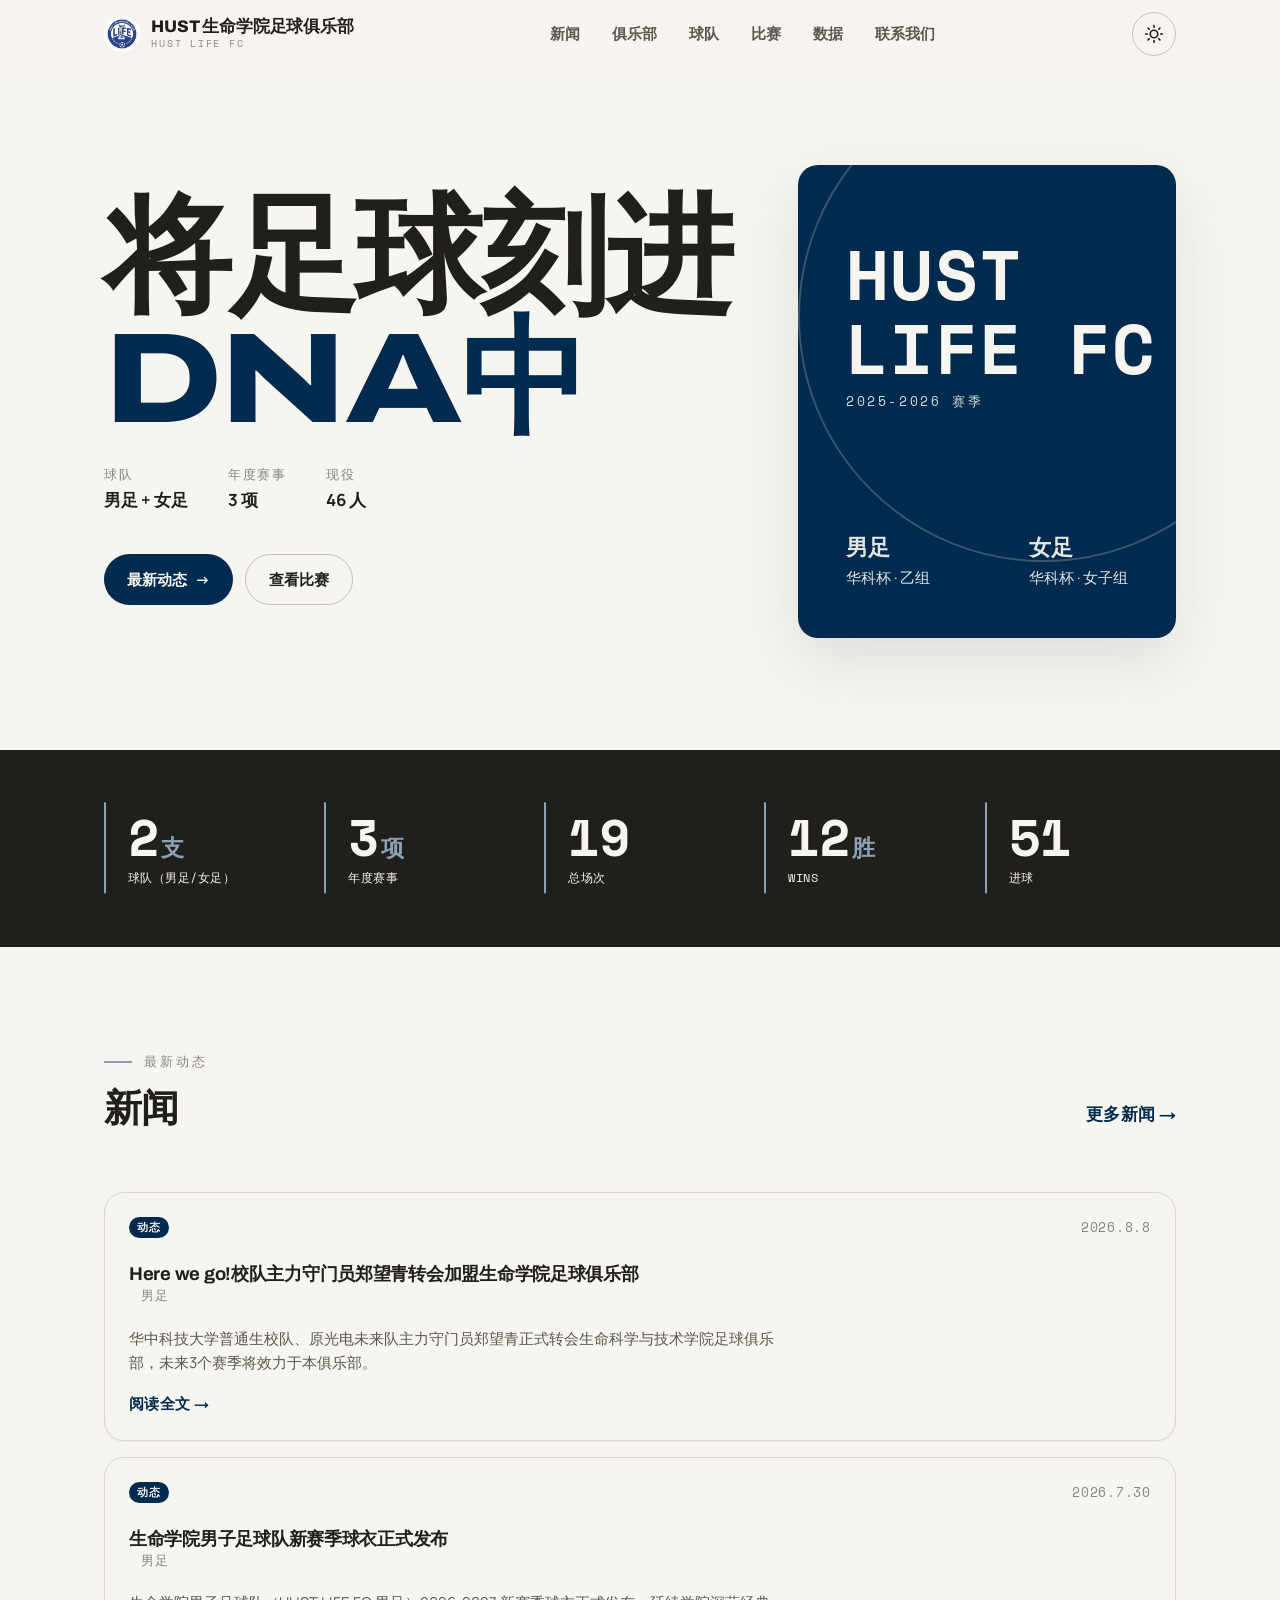
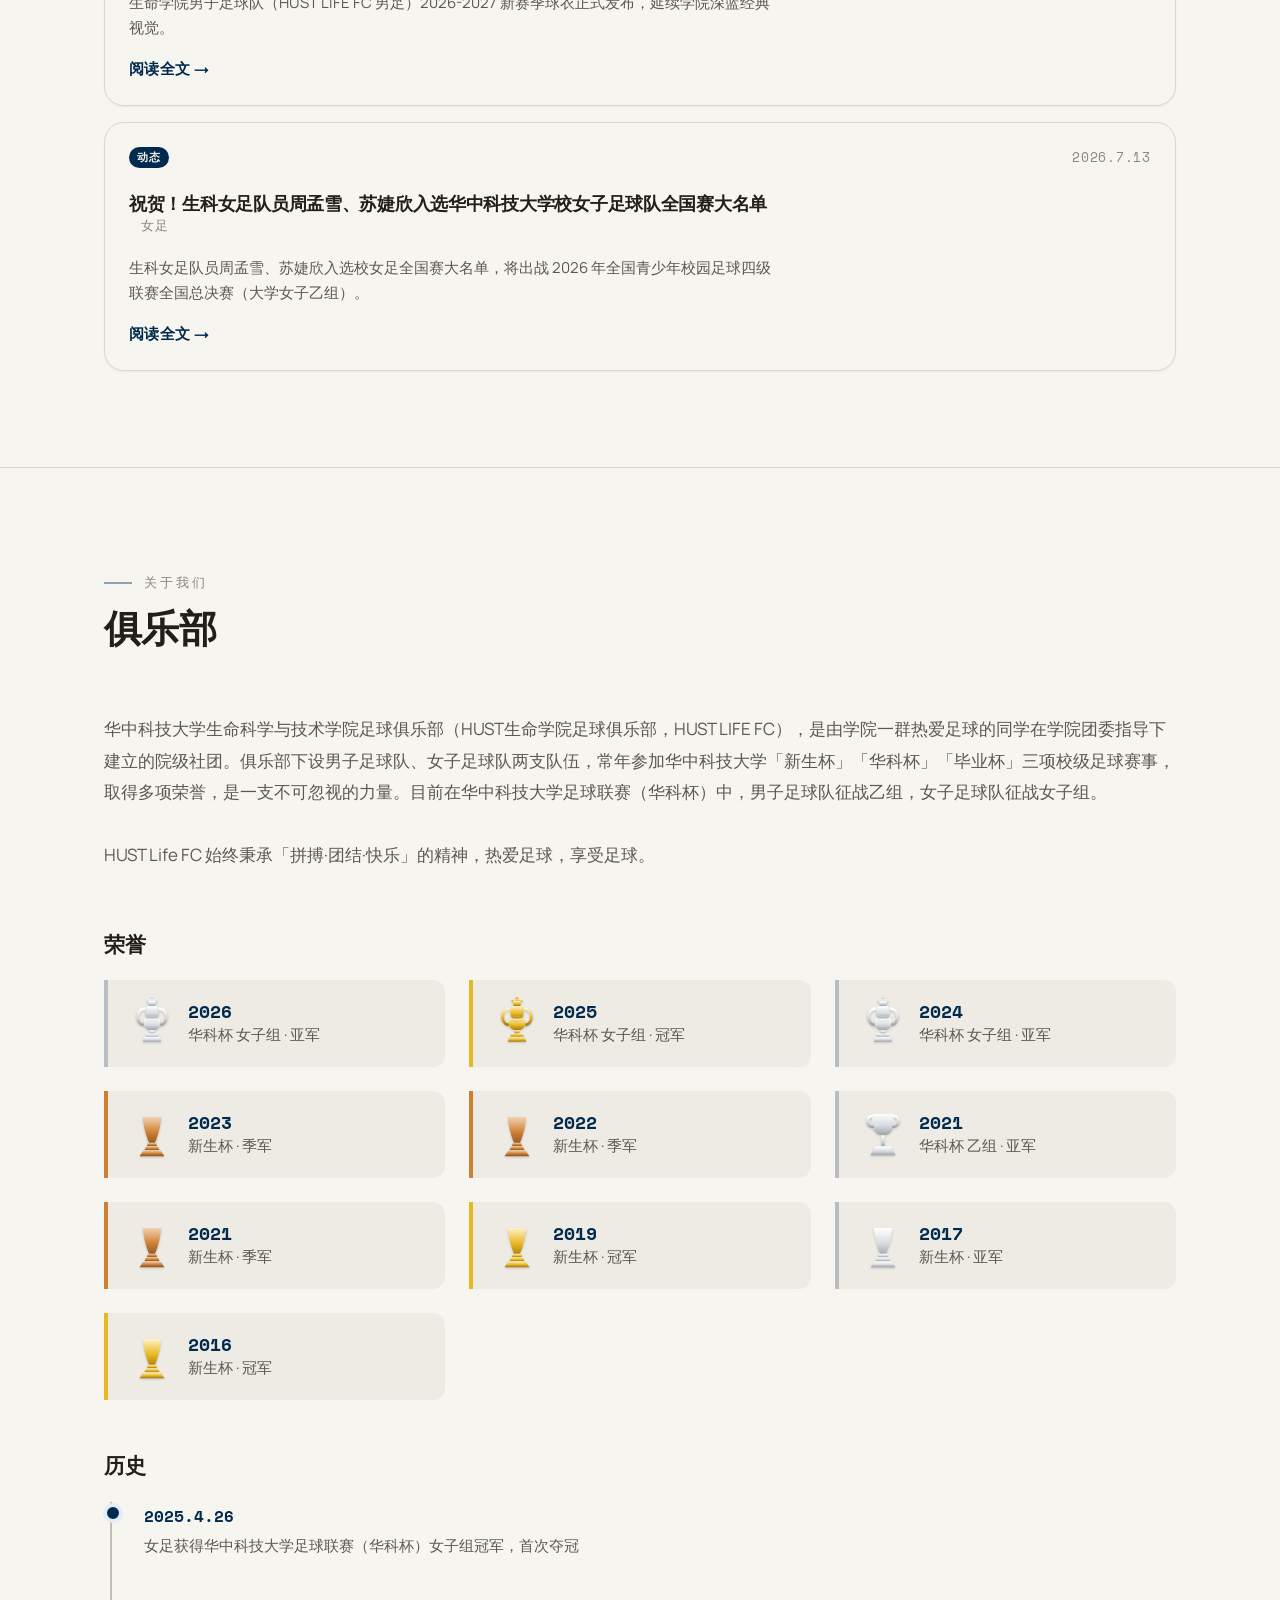
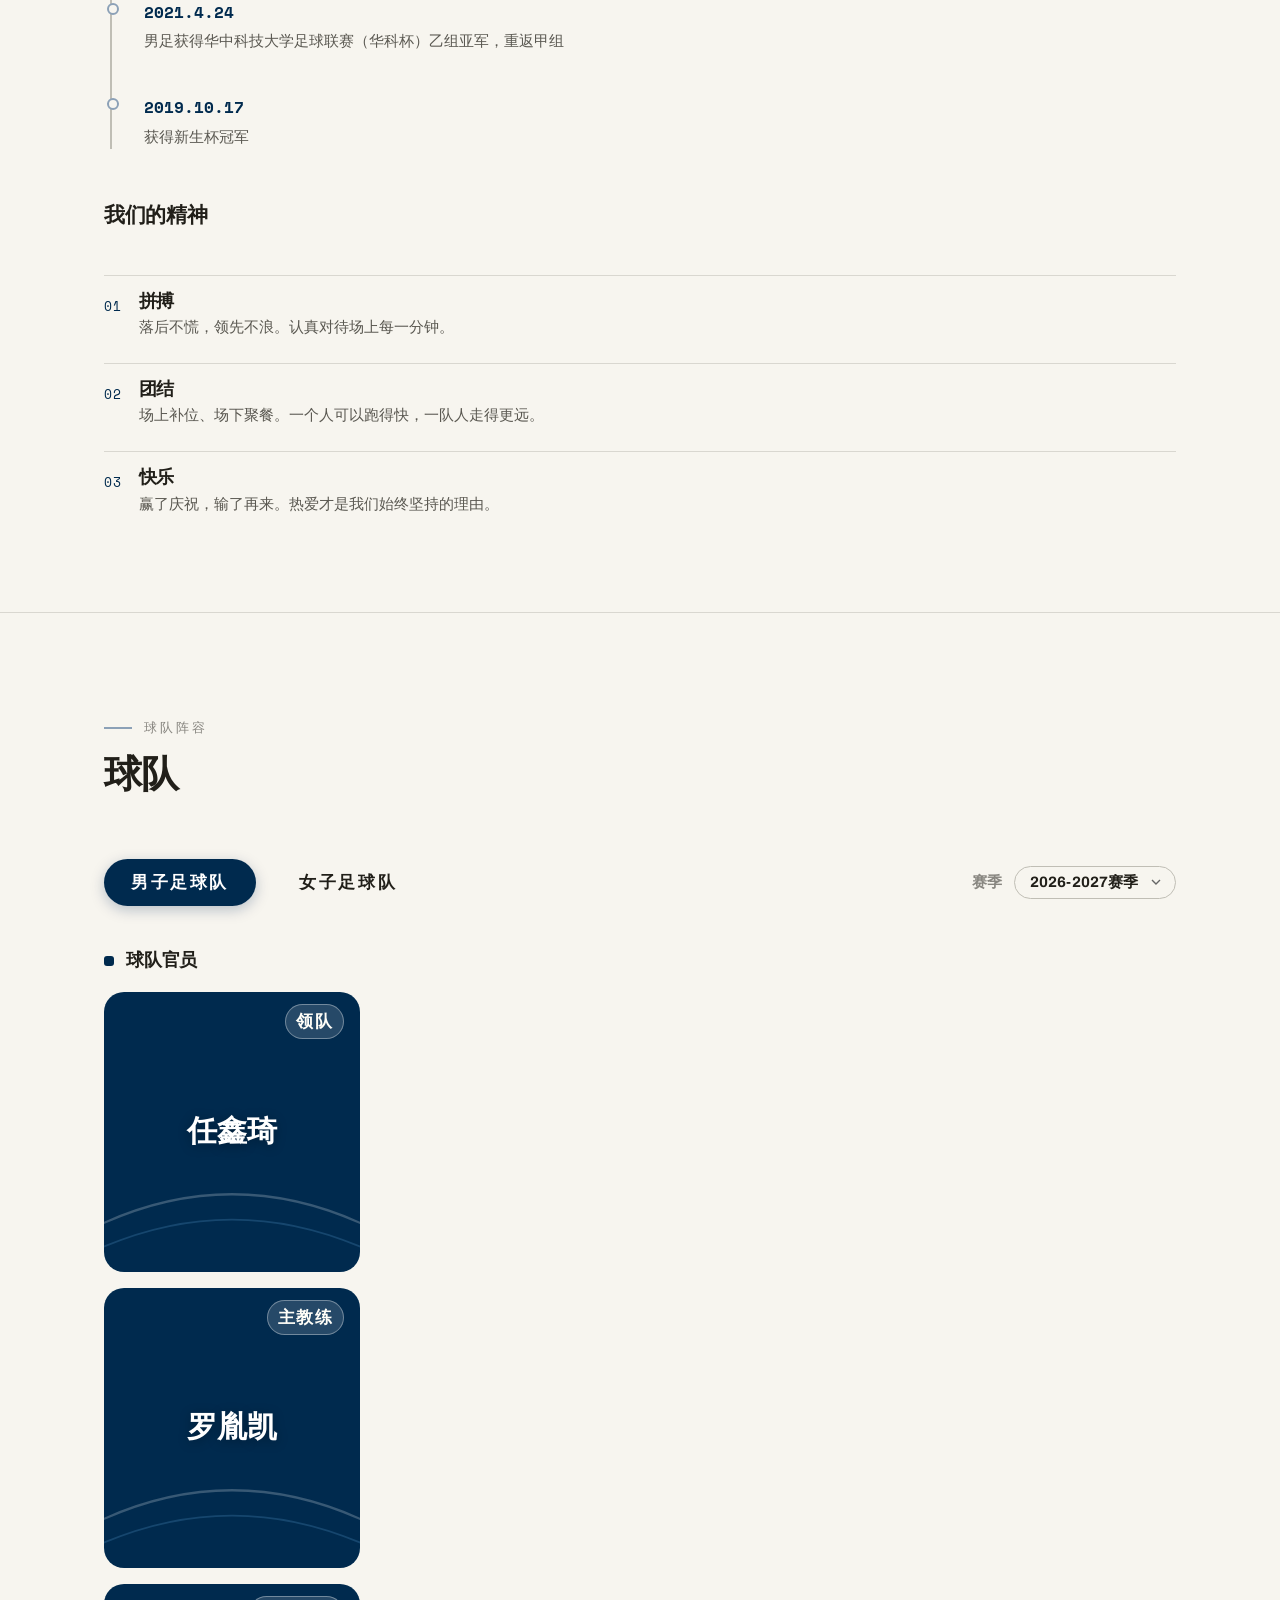
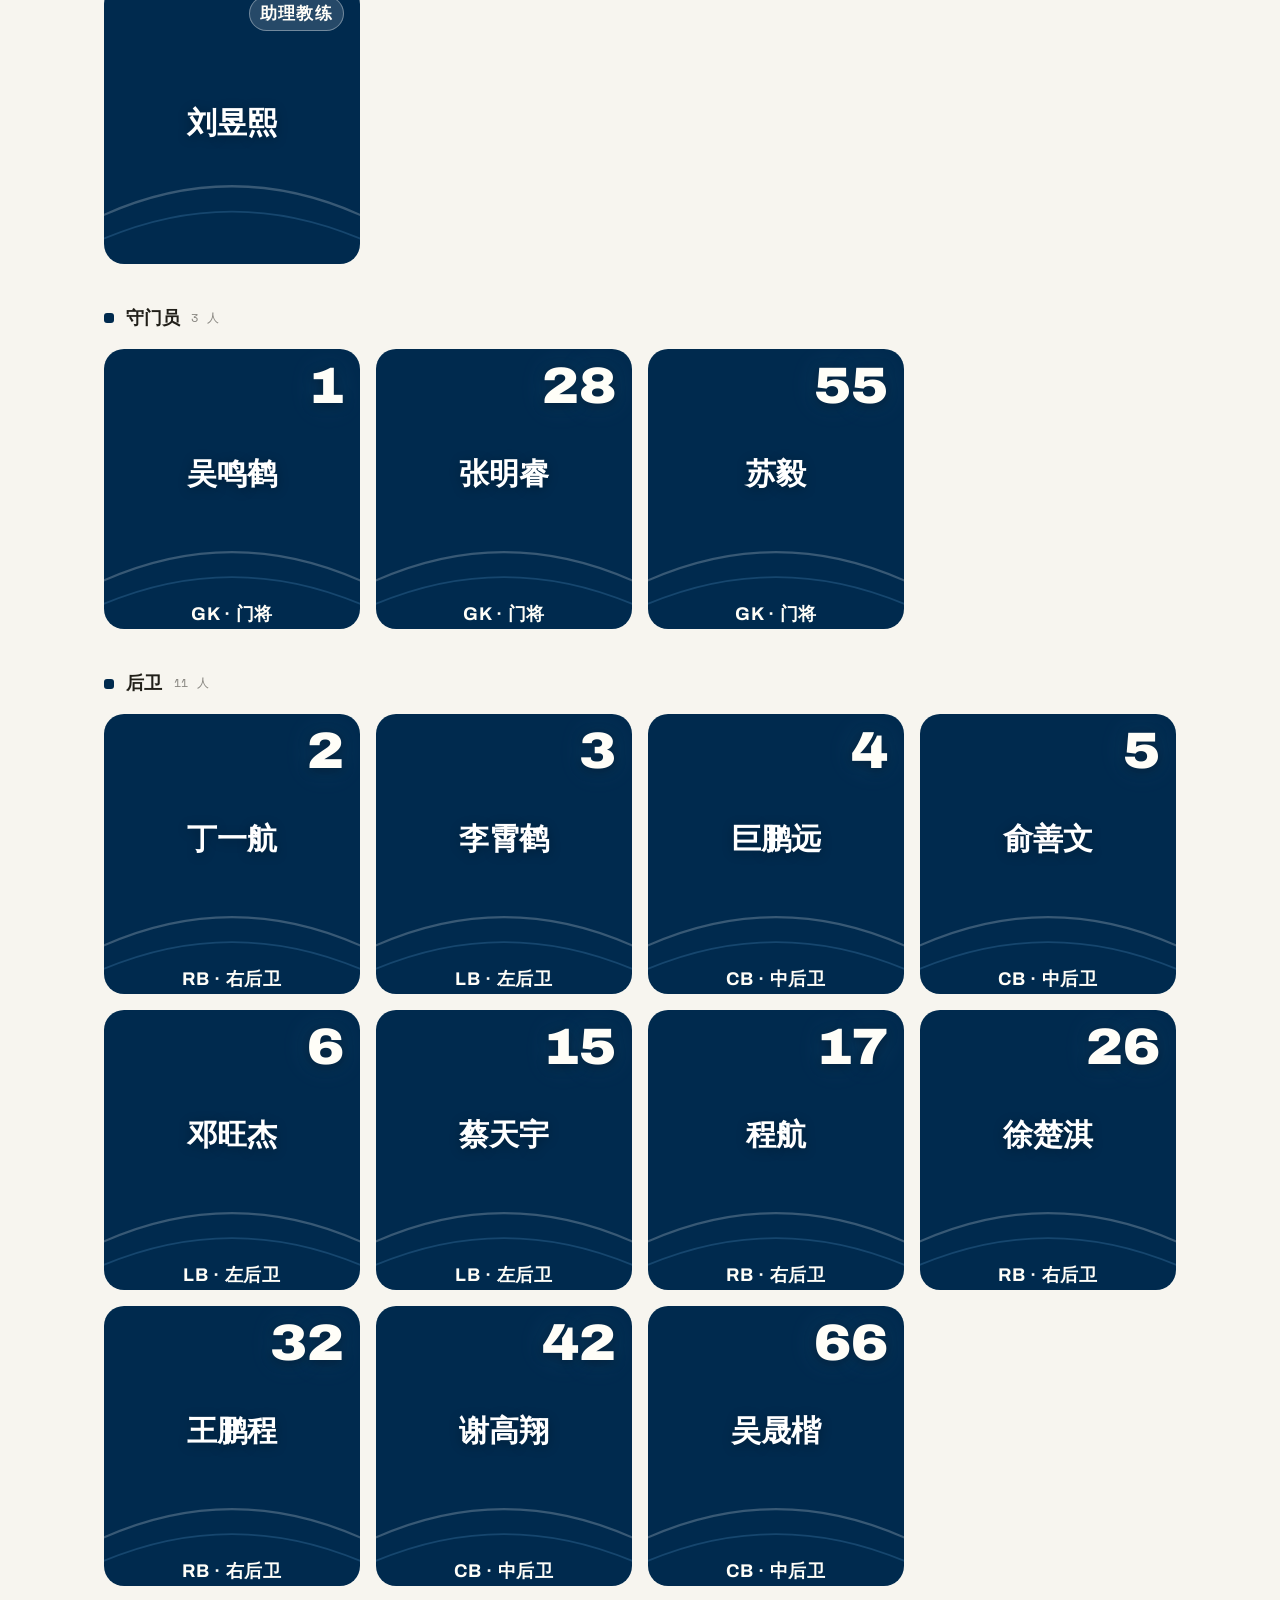
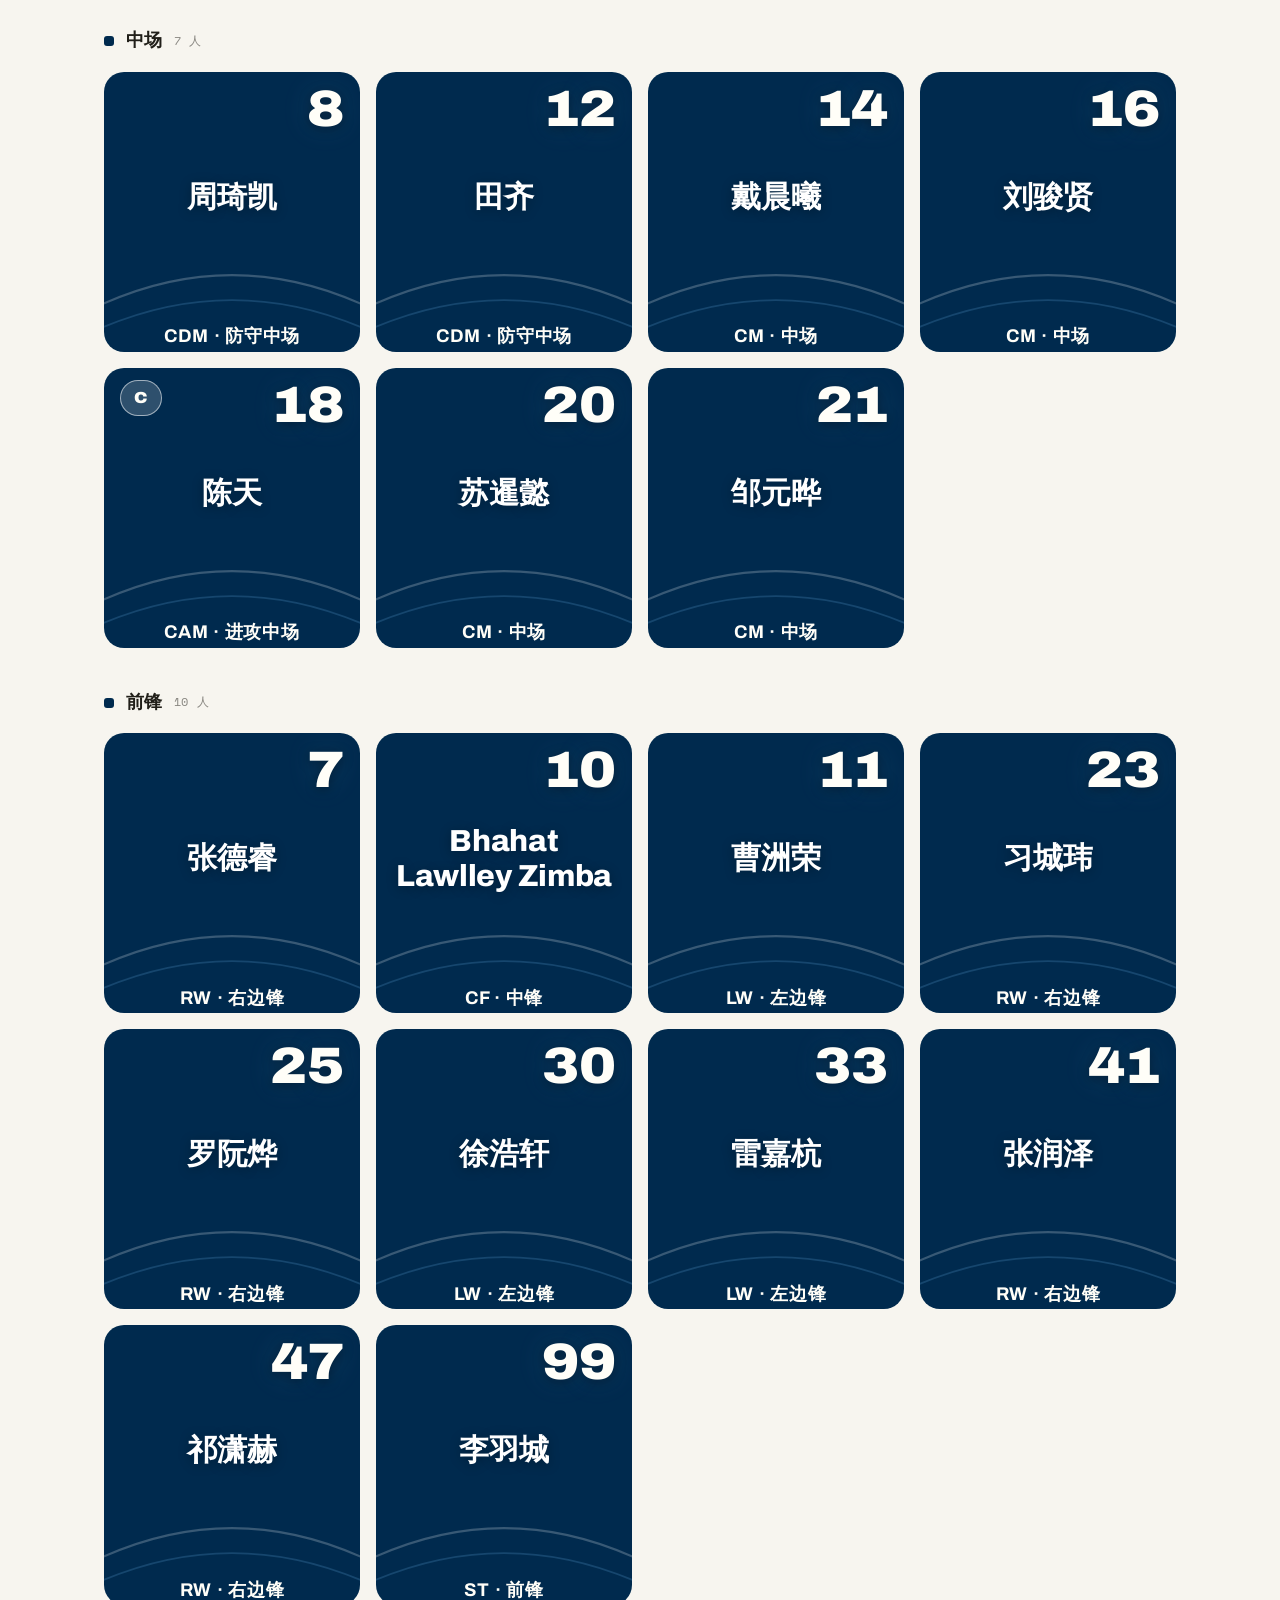
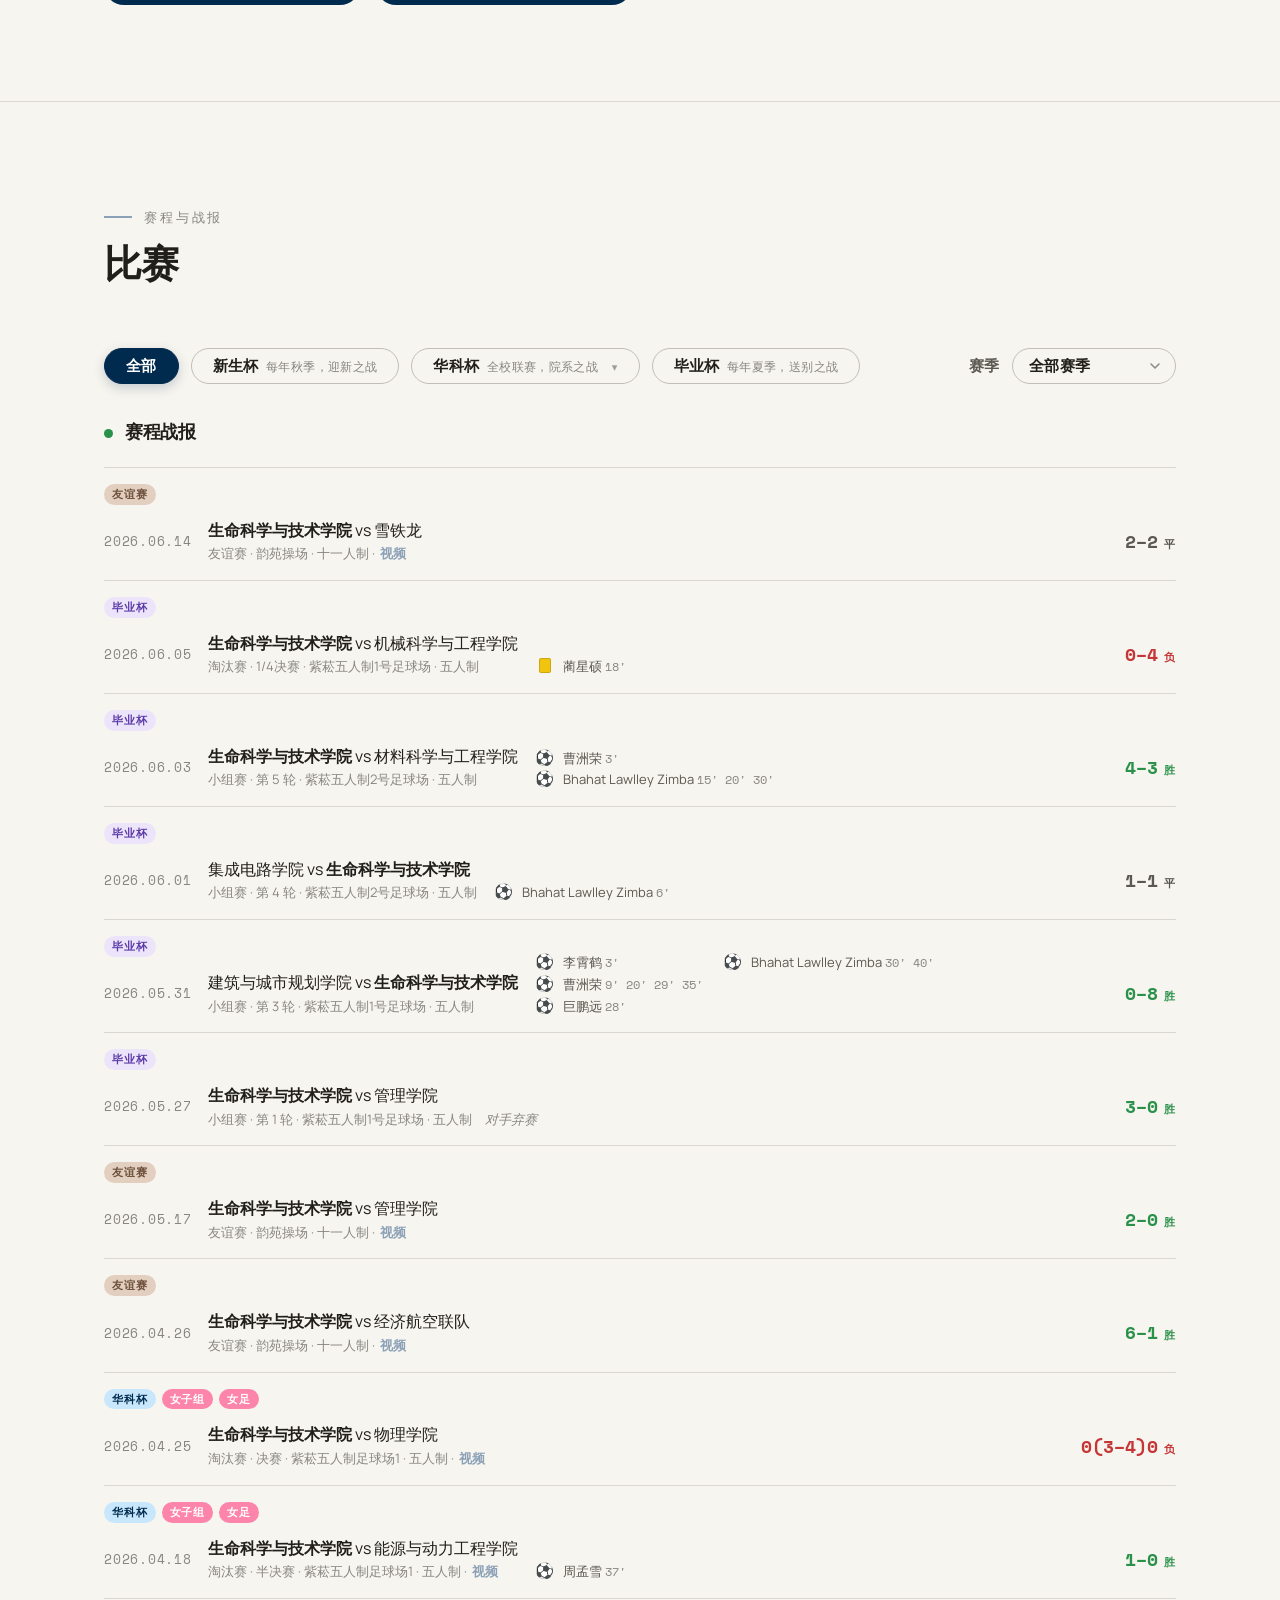
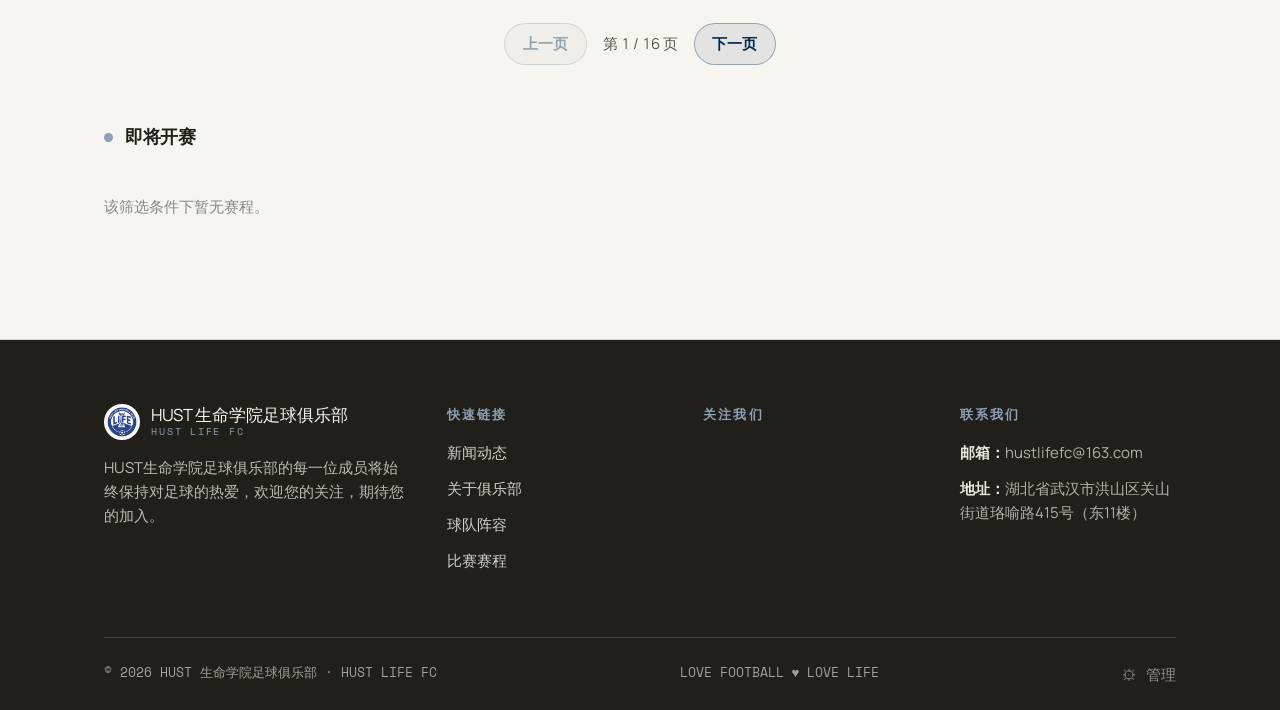
==== index.html @ e45cf526 "Add files via upload" ====
<!DOCTYPE html>
<html lang="zh-CN" data-theme="light">
<head>
  <meta charset="UTF-8" />
  <meta name="viewport" content="width=device-width, initial-scale=1.0" />
  <title>HUST 生命学院足球俱乐部 · HUST LIFE FC</title>
  <meta name="description" content="HUST 生命学院足球俱乐部官方站点 —— 新闻动态、球队阵容、比赛赛程与俱乐部故事。" />

  <!-- 预加载队徽（首屏关键资源） -->
  <link rel="preload" as="image" href="assets/images/logo-transparent.png" />

  <!-- 字体：非阻塞加载，失败不影响渲染 -->
  <link rel="preconnect" href="https://fonts.googleapis.com" />
  <link rel="preconnect" href="https://fonts.gstatic.com" crossorigin />
  <link rel="preload" as="style"
        href="https://fonts.googleapis.com/css2?family=Archivo:wdth,wght@62.5..125,400..900&family=Manrope:wght@300..800&family=Poppins:wght@800&family=Space+Mono:wght@400;700&display=swap"
        onload="this.onload=null;this.rel='stylesheet'" />
  <noscript>
    <link rel="stylesheet" href="https://fonts.googleapis.com/css2?family=Archivo:wdth,wght@62.5..125,400..900&family=Manrope:wght@300..800&family=Poppins:wght@800&family=Space+Mono:wght@400;700&display=swap" />
  </noscript>

  <link rel="stylesheet" href="assets/css/styles.css?v=20260816d" />
</head>
<body>

  <!-- ============ NAV ============ -->
  <header class="nav" id="nav">
    <div class="wrap nav__inner">
      <a class="brand" href="#top" aria-label="HUST Life FC 首页">
        <img class="brand__logo" src="assets/images/logo-transparent.png" alt="HUST Life FC" width="36" height="36" />
        <span class="brand__name"><span id="brandName">HUST 生命学院足球俱乐部</span><small id="brandAbbr">HUST LIFE FC</small></span>
      </a>

      <nav class="nav__links" aria-label="主导航">
        <a href="#news">新闻</a>
        <a href="#club">俱乐部</a>
        <a href="#team">球队</a>
        <a href="#matches">比赛</a>
        <a href="data.html">数据</a>
        <a href="#contact">联系我们</a>
      </nav>

      <div style="display:flex; align-items:center; gap:0.75rem;">
        <button class="theme-toggle" id="themeToggle" aria-label="切换深色 / 浅色模式" aria-pressed="false">
          <svg class="icon-sun" viewBox="0 0 24 24" fill="none" stroke="currentColor" stroke-width="2" stroke-linecap="round">
            <circle cx="12" cy="12" r="4.5"/><path d="M12 2v2M12 20v2M2 12h2M20 12h2M4.9 4.9l1.4 1.4M17.7 17.7l1.4 1.4M4.9 19.1l1.4-1.4M17.7 6.3l1.4-1.4"/>
          </svg>
          <svg class="icon-moon" viewBox="0 0 24 24" fill="currentColor" aria-hidden="true">
            <path d="M21 12.8A9 9 0 1 1 11.2 3a7 7 0 0 0 9.8 9.8z"/>
          </svg>
        </button>

        <!-- 移动端汉堡菜单 -->
        <button class="nav__burger" id="navBurger" aria-label="打开导航菜单" aria-expanded="false">
          <span></span><span></span><span></span>
        </button>
      </div>
    </div>

    <!-- 移动端下拉菜单 -->
    <div class="nav__dropdown" id="navDropdown" hidden>
      <a href="#news">新闻</a>
      <a href="#club">俱乐部</a>
      <a href="#team">球队</a>
      <a href="#matches">比赛</a>
      <a href="data.html">数据</a>
      <a href="#contact">联系我们</a>
    </div>
  </header>

  <main id="top">

    <!-- ============ HERO ============ -->
    <section class="hero">
      <div class="wrap hero__grid">
        <div class="hero__copy" id="heroCopy"><!-- 由 app.js 渲染 --></div>
        <aside class="hero__visual" id="heroVisual" aria-label="赛季卡片"><!-- 由 app.js 渲染 --></aside>
      </div>
    </section>

    <!-- ============ STATS BAR ============ -->
    <section class="stats" aria-label="球队数据">
      <div class="wrap">
        <div class="stats__grid" id="statsGrid"><!-- 由 app.js 渲染 --></div>
      </div>
    </section>

    <!-- ============ NEWS（新闻） ============ -->
    <section class="section" id="news">
      <div class="wrap">
        <div class="section-head">
          <div>
            <p class="eyebrow reveal">最新动态</p>
            <h2 class="reveal">新闻</h2>
          </div>
          <a class="news__more" id="newsMoreLink" href="#news-all" role="button">更多新闻 →</a>
      </div>
        <div class="news__list" id="newsList"><!-- 由 app.js 渲染 --></div>
      </div>
    </section>

    <hr class="divider" />

    <!-- ============ CLUB（俱乐部） ============ -->
    <section class="section" id="club">
      <div class="wrap">
        <!-- 俱乐部简介 -->
        <div class="section-head">
          <div>
            <p class="eyebrow reveal">关于我们</p>
            <h2 class="reveal">俱乐部</h2>
          </div>
        </div>
        <div class="club__intro reveal" id="clubIntro" style="margin-bottom:4rem;"><!-- 由 app.js 渲染 --></div>

        <!-- 荣誉 -->
        <div class="honors reveal" id="honorsWall" style="margin-top:3.5rem;">
          <h3 style="margin-bottom:1.5rem;">荣誉</h3>
          <div class="honors__grid" id="honorsGrid"><!-- 由 app.js 渲染 --></div>
        </div>

        <!-- 历史时间线 -->
        <div class="timeline reveal" id="timelineWrap" style="margin-top:3.5rem;">
          <h3 style="margin-bottom:1.5rem;">历史</h3>
          <div class="timeline__list" id="timelineList"><!-- 由 app.js 渲染 --></div>
        </div>

        <!-- 价值观 -->
        <div class="values reveal" style="margin-top:3.5rem;" id="clubValues"><!-- 由 app.js 渲染 --></div>
      </div>
    </section>

    <hr class="divider" />

    <!-- ============ TEAM（球队） ============ -->
    <section class="section" id="team">
      <div class="wrap">
        <div class="section-head">
          <div>
            <p class="eyebrow reveal">球队阵容</p>
            <h2 class="reveal">球队</h2>
          </div>
        </div>

        <!-- 阵容：男足 / 女足 切换 -->
        <div class="squad__controls reveal">
          <div class="squad__tabs" id="squadTabs"></div>
          <div class="squad__season-wrap">
            <select class="squad__season" id="squadSeason"></select>
          </div>
        </div>

        <div class="squad__grid" id="squadGrid"></div>
      </div>
    </section>

    <hr class="divider" />

    <!-- ============ MATCHES（比赛） ============ -->
    <section class="section" id="matches">
      <div class="wrap">
        <div class="section-head">
          <div>
            <p class="eyebrow reveal">赛程与战报</p>
            <h2 class="reveal">比赛</h2>
          </div>
        </div>

        <div class="match__filters reveal">
          <div class="comps" id="compsStrip"><!-- 由 app.js 渲染：全部 / 新生杯 / 华科杯 / 毕业杯 --></div>
          <div class="match__year-wrap">
            <label for="matchYear">赛季</label>
            <select id="matchYear" class="match__year"><!-- 由 app.js 渲染 --></select>
          </div>
        </div>

        <div class="fix__cols">
          <div class="fix__col reveal">
            <h3><span class="dot dot--win"></span>赛程战报</h3>
            <div id="fixRecent"><!-- 由 app.js 渲染 --></div>
            <div class="match__pager-wrap" id="fixRecentPager"></div>
          </div>
          <div class="fix__col reveal">
            <h3><span class="dot dot--up"></span>即将开赛</h3>
            <div id="fixUpcoming"><!-- 由 app.js 渲染 --></div>
          </div>
        </div>
      </div>
    </section>

    <hr class="divider" />

  </main>

  <!-- ============ FOOTER / CONTACT ============ -->
  <footer class="footer" id="contact">
    <div class="wrap">
      <div class="footer__top">
        <div>
          <div class="footer__brand">
            <img class="brand__logo" src="assets/images/logo-transparent.png" alt="" width="32" height="32" />
            <span class="brand__name" style="color:var(--paper);"><span id="footerBrandName">HUST 生命学院足球俱乐部</span><small id="footerBrandAbbr" style="color:var(--signal);">HUST LIFE FC</small></span>
          </div>
          <p id="footerIntro">DNA 之上，足球之中。欢迎来学院运动场看我们踢球，也欢迎加入 HUST Life FC。</p>
        </div>
        <div>
          <h4>快速链接</h4>
          <div class="footer__links" id="footerLinks"><!-- 由 app.js 渲染 --></div>
        </div>
        <div>
          <h4>关注我们</h4>
        </div>
        <div>
          <h4>联系我们</h4>
          <div id="footerContactWrap" class="footer__contact">
            <!-- 由 app.js 渲染邮箱/地址 -->
          </div>
        </div>
      </div>
      <div class="footer__bottom">
        <span id="footerCopyright">© 2026 HUST 生命学院足球俱乐部 · HUST LIFE FC</span>
        <span>LOVE FOOTBALL ♥ LOVE LIFE</span>
        <a href="admin.html" class="admin-link">⚙ 管理</a>
      </div>
    </div>
  </footer>

  <button class="to-top" id="toTop" type="button" title="回到顶部" aria-label="回到顶部">
    <svg viewBox="0 0 24 24" width="20" height="20" aria-hidden="true">
      <path d="M12 5l-7 7h4v7h6v-7h4z" fill="currentColor" />
    </svg>
  </button>

  <!-- 新闻详情覆盖层 -->
  <div class="news-detail" id="newsDetail" aria-hidden="true"></div>

  <!-- 全部新闻列表（点击首页「更多新闻」进入） -->
  <div class="news-all" id="newsAll" aria-hidden="true">
    <div class="news-all__panel">
      <div class="news-all__bar">
        <div class="news-all__bar-left">
          <button class="news-all__close" type="button">← 返回</button>
          <span class="news-all__title">全部新闻</span>
        </div>
        <div class="news-all__bar-right">
          <input id="newsAllSearch" class="news-all__search" type="search" placeholder="搜索新闻…" aria-label="搜索新闻" />
        </div>
      </div>
      <div class="news__list" id="newsAllList"><!-- 由 app.js 渲染 --></div>
      <p class="news-all__empty" id="newsAllEmpty" hidden>未找到匹配的新闻</p>
    </div>
  </div>

  <script src="assets/js/app.js?v=20260816a"></script>
</body>
</html>
---- assets/css/styles.css ----
/* =============================================================
   HUST Life FC 网站 · 设计系统
   Direction: "深蓝院系" — Navy Academy
   Palette: warm paper + ink,
            deep navy blue (club crest) as brand color,
            cool silver-blue as accent.
   Type: Archivo (display) · Manrope (body) · Space Mono (data)
   ============================================================= */

/* ---------- Design Tokens ---------- */
:root {
  /* Color · primitives (tinted neutrals, never pure gray/black) */
  --paper:        oklch(97% 0.008 95);   /* warm off-white */
  --paper-2:      oklch(94% 0.010 95);   /* subtle surface */
  --ink:          oklch(24% 0.012 95);   /* warm near-black */
  --ink-soft:     oklch(46% 0.012 95);   /* secondary text */
  --ink-faint:    oklch(62% 0.010 95);   /* tertiary / meta */

  /* Color · brand — deep navy blue (matching HUST Life FC crest) */
  --club:         oklch(28% 0.08 250);   /* primary: crest navy */
  --club-deep:    oklch(20% 0.07 250);   /* darker for hover/active */
  --club-tint:    oklch(94% 0.02 250);   /* very light blue bg */

  /* Backward-compatible aliases (used throughout components) */
  --pitch:        var(--club);
  --pitch-deep:   var(--club-deep);
  --pitch-tint:   var(--club-tint);

  /* Accent — cool silver-blue instead of amber */
  --signal:       oklch(70% 0.04 250);   /* light silver-blue accent */
  --signal-deep:  oklch(50% 0.06 250);
  --award:        oklch(54% 0.12 70);    /* gold — 赛事成绩高亮 */

  /* Color · semantic */
  --win:          oklch(58% 0.14 150);   /* green-ish win */
  --draw:         oklch(68% 0.02 95);    /* neutral draw */
  --loss:         oklch(55% 0.18 25);    /* warm red loss */

  /* Lines & elevation */
  --line:         oklch(88% 0.010 95);
  --line-strong:  oklch(80% 0.012 95);
  --shadow-sm:    0 1px 2px oklch(24% 0.012 95 / 0.06);
  --shadow-md:    0 8px 24px oklch(24% 0.012 95 / 0.08);
  --shadow-lg:    0 24px 60px oklch(24% 0.012 95 / 0.10);

  /* Typography — with Chinese fallback */
  --font-display: "Archivo", "Noto Sans SC", "Microsoft YaHei", system-ui, sans-serif;
  --font-body:    "Manrope", "Noto Sans SC", "PingFang SC", "Microsoft YaHei", system-ui, sans-serif;
  --font-mono:    "Space Mono", ui-monospace, monospace;

  --fs-display: clamp(3.2rem, 11vw, 8rem);
  --fs-h1:      clamp(2.2rem, 5.5vw, 3.6rem);
  --fs-h2:      clamp(1.7rem, 3.6vw, 2.4rem);
  --fs-h3:      1.3rem;
  --fs-lead:    clamp(1.1rem, 2vw, 1.35rem);
  --fs-body:    1.0625rem;   /* 17px — comfortable reading */
  --fs-sm:      0.9375rem;
  --fs-xs:      0.8125rem;

  /* Spacing · 4pt base */
  --space-xs:  0.5rem;    /* 8 */
  --space-sm:  0.75rem;   /* 12 */
  --space-md:  1rem;      /* 16 */
  --space-lg:  1.5rem;    /* 24 */
  --space-xl:  2.5rem;    /* 40 */
  --space-2xl: 4rem;      /* 64 */
  --space-3xl: 6rem;      /* 96 */

  /* Radii */
  --r-sm:  6px;
  --r-md:  12px;
  --r-lg:  20px;
  --r-pill: 999px;

  /* Motion */
  --ease:    cubic-bezier(0.16, 1, 0.3, 1);
  --ease-io: cubic-bezier(0.65, 0, 0.35, 1);
  --dur:    0.55s;

  /* Layout */
  --maxw: 1200px;
  --gutter: clamp(1.25rem, 5vw, 4rem);
}

/* Dark mode — lighter surfaces, brighter navy, white ink */
:root[data-theme="dark"] {
  --paper:     oklch(17% 0.015 250);
  --paper-2:   oklch(22% 0.018 250);
  --ink:       oklch(95% 0.004 95);
  --ink-soft:  oklch(74% 0.010 95);
  --ink-faint: oklch(58% 0.010 95);

  --club:      oklch(55% 0.08 195);     /* 暖青色，暗底舒适不刺眼 */
  --club-deep: oklch(45% 0.065 195);
  --club-tint: oklch(22% 0.025 195);

  /* aliases update automatically via var() */
  --signal:    oklch(68% 0.05 195);       /* 暖青强调色 */
  --signal-deep: oklch(56% 0.06 195);
  --award:     oklch(76% 0.12 80);       /* gold — 赛事成绩高亮 */

  --win:   oklch(65% 0.13 150);
  --draw:  oklch(62% 0.018 95);
  --loss:  oklch(60% 0.17 25);

  --line:        oklch(32% 0.012 95);
  --line-strong: oklch(42% 0.012 95);
  --shadow-sm: 0 1px 2px oklch(0% 0 0 / 0.4);
  --shadow-md: 0 8px 24px oklch(0% 0 0 / 0.45);
  --shadow-lg: 0 24px 60px oklch(0% 0 0 / 0.55);
}

/* ---------- Reset & base ---------- */
*, *::before, *::after { box-sizing: border-box; }
* { margin: 0; }

html { scroll-behavior: smooth; -webkit-text-size-adjust: 100%; }

body {
  font-family: var(--font-body);
  font-size: var(--fs-body);
  line-height: 1.6;
  color: var(--ink);
  background: var(--paper);
  -webkit-font-smoothing: antialiased;
  text-rendering: optimizeLegibility;
  transition: background var(--dur) var(--ease), color var(--dur) var(--ease);
}

img, svg { display: block; max-width: 100%; }
a { color: inherit; text-decoration: none; }
button { font: inherit; color: inherit; cursor: pointer; background: none; border: none; }
ul { list-style: none; padding: 0; }

:focus-visible {
  outline: 2px solid var(--pitch);
  outline-offset: 3px;
  border-radius: 2px;
}

::selection { background: var(--signal); color: var(--ink); }

/* ---------- Typography helpers ---------- */
.display {
  font-family: var(--font-display);
  font-weight: 800;
  font-stretch: 125%;
  line-height: 0.95;
  letter-spacing: -0.02em;
  font-size: var(--fs-display);
}
h1, h2, h3 { font-family: var(--font-display); font-weight: 800; line-height: 1.05; letter-spacing: -0.015em; }
h2 { font-size: var(--fs-h2); }
h3 { font-size: var(--fs-h3); font-weight: 700; }

.eyebrow {
  font-family: var(--font-mono);
  font-size: var(--fs-xs);
  letter-spacing: 0.22em;
  text-transform: uppercase;
  color: var(--ink-faint);
  display: inline-flex;
  align-items: center;
  gap: var(--space-sm);
}
.eyebrow::before {
  content: "";
  width: 28px; height: 2px;
  background: var(--signal);
  display: inline-block;
}
.lead { font-size: var(--fs-lead); color: var(--ink-soft); line-height: 1.55; max-width: 48ch; }
.mono { font-family: var(--font-mono); font-variant-numeric: tabular-nums; }

/* ---------- Layout primitives ---------- */
.wrap { max-width: var(--maxw); margin-inline: auto; padding-inline: var(--gutter); }
.section { padding-block: clamp(3.5rem, 9vw, var(--space-3xl)); }
.section--tight { padding-block: clamp(1.5rem, 3.5vw, var(--space-xl)); }

.divider { height: 1px; background: var(--line); border: 0; }

/* ---------- Buttons ---------- */
.btn {
  display: inline-flex;
  align-items: center;
  gap: 0.55em;
  padding: 0.85em 1.5em;
  border-radius: var(--r-pill);
  font-weight: 700;
  font-size: var(--fs-sm);
  letter-spacing: 0.01em;
  transition: transform var(--dur) var(--ease), background var(--dur) var(--ease), color var(--dur) var(--ease);
  min-height: 44px;
}
.btn--primary { background: var(--pitch); color: var(--paper); }
.btn--primary:hover { background: var(--pitch-deep); transform: translateY(-2px); }
.btn--ghost { border: 1.5px solid var(--line-strong); color: var(--ink); }
.btn--ghost:hover { border-color: var(--ink); transform: translateY(-2px); }
.btn .arrow { transition: transform var(--dur) var(--ease); }
.btn:hover .arrow { transform: translateX(4px); }

/* =============================================================
   NAV
   ============================================================= */
.nav {
  position: sticky; top: 0; z-index: 50;
  background: color-mix(in oklch, var(--paper) 82%, transparent);
  backdrop-filter: saturate(150%) blur(12px);
  border-bottom: 1px solid transparent;
  transition: border-color var(--dur) var(--ease), background var(--dur) var(--ease);
}
.nav.is-scrolled { border-color: var(--line); }
.nav__inner { display: flex; align-items: center; justify-content: space-between; height: 68px; gap: var(--space-lg); }
.brand { display: inline-flex; align-items: center; gap: 0.7rem; font-family: var(--font-display); font-weight: 800; letter-spacing: -0.01em; }
.brand__mark { width: 34px; height: 38px; color: var(--pitch); flex: none; }
.brand__logo { width: 36px; height: 36px; object-fit: contain; border-radius: 50%; flex: none; }
.brand__name { font-size: 1.05rem; line-height: 1; }
.brand__name small { display: block; font-family: var(--font-mono); font-weight: 400; font-size: 0.62rem; letter-spacing: 0.18em; color: var(--ink-faint); margin-top: 3px; }

.nav__links { display: flex; gap: clamp(1rem, 2.5vw, 2rem); align-items: center; }
.nav__links a { font-size: var(--fs-sm); font-weight: 600; color: var(--ink-soft); position: relative; padding-block: 4px; transition: color var(--dur) var(--ease); }
.nav__links a::after { content: ""; position: absolute; left: 0; bottom: 0; height: 2px; width: 0; background: var(--signal); transition: width var(--dur) var(--ease); }
.nav__links a:hover { color: var(--ink); }
.nav__links a:hover::after { width: 100%; }

.theme-toggle {
  width: 44px; height: 44px; border-radius: var(--r-pill);
  border: 1.5px solid var(--line-strong);
  display: grid; place-items: center;
  transition: border-color var(--dur) var(--ease), transform var(--dur) var(--ease);
}
.theme-toggle:hover { border-color: var(--ink); transform: rotate(18deg); }
.theme-toggle svg { width: 20px; height: 20px; }
.theme-toggle .icon-moon { display: none; }
:root[data-theme="dark"] .theme-toggle .icon-sun { display: none; }
:root[data-theme="dark"] .theme-toggle .icon-moon { display: block; }

.nav__cta { display: none; }
@media (min-width: 880px) { .nav__cta { display: inline-flex; } }
@media (max-width: 720px) { .nav__links { display: none; } }

/* =============================================================
   HERO
   ============================================================= */
.hero { position: relative; overflow: hidden; }
.hero__grid {
  display: grid;
  grid-template-columns: 1fr;
  gap: var(--space-xl);
  align-items: center;
  padding-block: clamp(3rem, 8vw, 6rem) clamp(3.5rem, 9vw, 7rem);
}
@media (min-width: 900px) {
  .hero__grid { grid-template-columns: 1.25fr 0.75fr; gap: var(--space-2xl); }
}

.hero__eyebrow { margin-bottom: var(--space-lg); }
.hero__title { margin-bottom: var(--space-lg); }
.hero__title .accent { color: var(--pitch); }
.hero__title .outline {
  -webkit-text-stroke: 2px var(--ink);
  color: transparent;
}
.hero__lead { margin-bottom: var(--space-xl); }

.hero__facts { display: flex; flex-wrap: wrap; gap: var(--space-lg) var(--space-xl); margin-bottom: var(--space-xl); }
.fact { display: flex; flex-direction: column; gap: 2px; }
.fact dt { font-family: var(--font-mono); font-size: var(--fs-xs); letter-spacing: 0.12em; text-transform: uppercase; color: var(--ink-faint); }
.fact dd { font-weight: 700; font-size: 1.05rem; }

.hero__actions { display: flex; flex-wrap: wrap; gap: var(--space-sm); }

/* Hero visual: navy-blue panel with crest, big season number */
.hero__visual {
  position: relative;
  background: var(--pitch);
  color: var(--paper);
  border-radius: var(--r-lg);
  padding: clamp(1.9rem, 4.5vw, 3rem);
  aspect-ratio: 4 / 5;
  display: flex; flex-direction: column; justify-content: space-between;
  overflow: hidden;
  box-shadow: var(--shadow-lg);
}
.hero__visual::before { /* faint pitch arc */
  content: ""; position: absolute; right: -30%; top: -20%;
  width: 130%; aspect-ratio: 1; border-radius: 50%;
  border: 2px solid color-mix(in oklch, var(--paper) 22%, transparent);
}
.hero__visual::after { /* center spot */
  content: ""; position: absolute; left: 50%; bottom: -8%;
  transform: translateX(-50%);
  width: 70%; height: 2px; background: color-mix(in oklch, var(--paper) 20%, transparent);
}
.hv__top { display: flex; align-items: center; justify-content: space-between; position: relative; z-index: 1; }
.hv__tag { font-family: var(--font-mono); font-size: var(--fs-xs); letter-spacing: 0.18em; text-transform: uppercase; opacity: 0.85; }
.hv__crest { width: 64px; height: 72px; color: var(--paper); }
.hv__season { position: relative; z-index: 1; }
.hv__season .num {
  font-family: var(--font-display);
  font-weight: 900; font-stretch: 125%;
  font-size: clamp(5.25rem, 17vw, 9.5rem);
  line-height: 0.85; letter-spacing: -0.03em;
}
.hv__season .lbl { font-family: var(--font-mono); font-size: var(--fs-xs); letter-spacing: 0.2em; opacity: 0.85; margin-top: 0.4rem; }
.hv__season .num.num--text {
  font-family: var(--font-mono);
  text-transform: uppercase;
  font-weight: 800;
  font-size: clamp(2.6rem, 10vw, 4.4rem);
  line-height: 1.05; letter-spacing: 0.02em;
  white-space: nowrap;
  margin-top: 1.5rem;
}
.hv__bottom { position: relative; z-index: 1; font-size: var(--fs-sm); opacity: 0.92; display: flex; justify-content: space-between; align-items: flex-end; gap: var(--space-md); }
.hv__bottom strong { display: block; font-family: var(--font-display); font-size: 1.4rem; font-weight: 800; }

/* =============================================================
   STATS BAND
   ============================================================= */
.stats { background: var(--ink); color: var(--paper); }
.stats .wrap { padding-block: clamp(1.6rem, 4vw, 2.5rem); }
.stats__grid {
  display: grid;
  grid-template-columns: repeat(2, 1fr);
  gap: var(--space-lg);
}
@media (min-width: 760px) { .stats__grid { grid-template-columns: repeat(3, 1fr); } }
@media (min-width: 1024px) { .stats__grid { grid-template-columns: repeat(5, 1fr); gap: 1.8rem; } }
/* 数据页：6个统计卡一行 */
@media (min-width: 1024px) { #dataStatsGrid { grid-template-columns: repeat(6, 1fr); gap: 1.8rem; } }
.stat {
  position: relative;
  display: flex;
  flex-direction: column;
  justify-content: center;
  gap: 4px;
  padding: 1.2rem 0.9rem 1.2rem 1.5rem;
}
.stat::before {
  content: "";
  position: absolute;
  left: 0;
  top: 50%;
  transform: translateY(-50%);
  width: 2px;
  height: 78%;
  background: var(--signal);
}
.stat__num { font-family: var(--font-mono); font-weight: 800; font-size: clamp(2.2rem, 5vw, 3.2rem); line-height: 1.1; font-variant-numeric: tabular-nums; }
.stat__num .unit { font-size: 0.45em; color: var(--signal); margin-left: 2px; vertical-align: baseline; }
.stat__lbl { font-family: var(--font-mono); font-size: 0.72rem; letter-spacing: 0.04em; text-transform: uppercase; color: var(--muted); white-space: nowrap; }

/* =============================================================
   SQUAD
   ============================================================= */
.section-head { display: flex; align-items: flex-end; justify-content: space-between; gap: var(--space-lg); flex-wrap: wrap; margin-bottom: var(--space-2xl); }
.section-head .eyebrow { margin-bottom: var(--space-md); }

.squad__grid {
  /* 容器：仅作为面板父级，不设网格 */
}
/* ── 球员大卡片（深色背景 + 人物剪影区 + 底部信息） ── */
.player {
  border-radius: var(--r-lg);
  position: relative;
  color: #fff;
  min-height: 280px;
  perspective: 1200px;
  cursor: pointer;
  transition: box-shadow var(--dur) var(--ease);
}
.player:hover { box-shadow: 0 16px 40px rgba(0,0,0,.35); }
.player:focus-visible { outline: 2px solid var(--club); outline-offset: 3px; }
/* 球队官员卡：无号码，顶部一道队色细条做轻微区分 */
.player--staff::before {
  content: '';
  position: absolute;
  top: 0; left: 0; right: 0;
  height: 4px;
  background: var(--club, #003B5C);
  border-radius: var(--r-lg) var(--r-lg) 0 0;
  z-index: 2;
}

/* 翻转内层 */
.player__inner {
  position: relative;
  width: 100%;
  min-height: 280px;
  transform-style: preserve-3d;
  transition: transform 600ms cubic-bezier(.4, .2, .2, 1);
  border-radius: var(--r-lg);
}
.player.is-flipped .player__inner { transform: rotateY(180deg); }

/* 正反两面 */
.player__face {
  position: absolute;
  inset: 0;
  border-radius: var(--r-lg);
  overflow: hidden;
  -webkit-backface-visibility: hidden;
  backface-visibility: hidden;
  background: var(--pitch);
}
.player__face--front {
  display: flex;
  flex-direction: column;
}
.player__face--back {
  transform: rotateY(180deg);
  display: flex;
  align-items: center;
  justify-content: center;
}
.player__photo {
  width: 100%;
  height: 100%;
  object-fit: cover;
  display: block;
}
.player__noimg {
  font-family: var(--font-display);
  font-weight: 700;
  font-size: 1.1rem;
  letter-spacing: 0.12em;
  color: rgba(255, 255, 255, .72);
}
/* 照片模式：图片铺满视觉区，号码徽标浮于左上 */
.player__visual--photo {
  padding: 0;
}
.player__visual--photo .player__photo {
  position: absolute;
  inset: 0;
}

/* 地平线弧装饰（E 方案：底部两条起伏弧，球场边线感） —— 仅正面显示 */
.player__face--front::before {
  content: "";
  position: absolute;
  left: 0; right: 0; bottom: 0;
  height: 64%;
  background: url("data:image/svg+xml,%3Csvg xmlns='http://www.w3.org/2000/svg' viewBox='0 0 300 200' preserveAspectRatio='none'%3E%3Cpath d='M-10 150 Q150 78 310 150' fill='none' stroke='rgba(255,255,255,0.22)' stroke-width='2.5'/%3E%3Cpath d='M-10 176 Q150 108 310 176' fill='none' stroke='rgba(120,200,255,0.18)' stroke-width='2'/%3E%3C/svg%3E") no-repeat center bottom / 100% 100%;
  pointer-events: none;
}

/* 上半：视觉区（剪影 + 号码） */
.player__visual {
  flex: 1;
  display: flex;
  align-items: center;
  justify-content: center;
  position: relative;
  min-height: 180px;
  padding: var(--space-md);
}
.player__silhouette {
  display: none;
}
/* 大号码（右上） */
.player__num {
  position: absolute;
  top: var(--space-sm);
  right: var(--space-md);
  font-family: var(--font-display);
  font-weight: 900; font-stretch: 110%;
  font-size: clamp(2rem, 5vw, 3.2rem);
  line-height: 1;
  color: #FFFEF8;
  text-shadow: 0 2px 12px rgba(0,0,0,.35), 0 0 30px rgba(120,200,255,.15);
}
/* 队长 C 标记 */
.player__cap {
  position: absolute;
  top: var(--space-sm);
  left: var(--space-md);
  font-family: var(--font-display);
  font-size: 1rem; font-weight: 900; font-stretch: 110%;
  letter-spacing: 0.04em; color: #FFFEF8;
  background: rgba(255,255,255,.18);
  border: 1.5px solid rgba(255,255,255,.55);
  border-radius: var(--r-pill);
  padding: 4px 13px;
}

/* 居中信息（无照片时姓名/角色居中显示） */
.player__center {
  position: absolute;
  inset: 0;
  display: flex;
  flex-direction: column;
  align-items: center;
  justify-content: center;
  gap: 4px;
  padding: var(--space-md);
  text-align: center;
  pointer-events: none;
}
/* 教练角色标签：右上角，像号码一样 */
.player__role-top {
  position: absolute;
  top: var(--space-sm);
  right: var(--space-md);
  z-index: 2;
  font-family: var(--font-display);
  font-size: var(--fs-base); letter-spacing: 0.08em;
  font-weight: 800; font-stretch: 110%;
  color: #FFFEF8;
  text-transform: none;
  background: rgba(255,255,255,.15);
  border: 1px solid rgba(255,255,255,.35);
  border-radius: var(--r-pill);
  padding: 3px 10px;
  white-space: nowrap;
}

/* 下半：信息区（与整卡同色纯底，无分隔线） */
.player__info {
  padding: var(--space-3) var(--space-md) var(--space-md);
  display: flex;
  flex-direction: column;
  align-items: center;
  text-align: center;
  gap: 2px;
}
.player__pos {
  font-family: var(--font-display);
  font-size: clamp(0.95rem, 2vw, 1.15rem);
  font-weight: 700;
  letter-spacing: 0.04em;
  color: #FFFEF8;
  text-transform: uppercase;
}
.player__name {
  display: inline-block;
  font-family: var(--font-display);
  font-weight: 800;
  font-size: clamp(1.4rem, 3.2vw, 1.9rem);
  letter-spacing: -0.01em;
  color: #fff;
  line-height: 1.15;
  text-shadow: 0 2px 12px rgba(0,0,0,.3);
  position: relative;
}
/* 年级（由学号/工号推导，置于姓名正下方，姓名位置不动） */
.player__grade {
  position: absolute;
  top: 100%;
  left: 0;
  right: 0;
  margin-top: 4px;
  font-family: var(--font-display);
  font-size: clamp(0.78rem, 1.6vw, 0.95rem);
  font-weight: 700;
  letter-spacing: 0.06em;
  color: #fff;
  text-transform: uppercase;
  text-align: center;
}
.player__note-line {
  font-size: var(--fs-xs);
  color: rgba(255,255,255,.7);
  line-height: 1.4;
}

/* 背面：照片或占位 + 角色/职务标签 + 简介 */
.player__face--back {
  flex-direction: column;
}
.player__back {
  position: absolute;
  left: 0; right: 0; bottom: 0;
  padding: var(--space-md);
  display: flex;
  flex-direction: column;
  gap: 6px;
  background: linear-gradient(to top, rgba(0,0,0,.55), rgba(0,0,0,0));
}
.player__back-label {
  font-family: var(--font-display);
  font-weight: 800;
  font-size: 1.05rem;
  letter-spacing: 0.02em;
  color: #fff;
}
.player__back-note {
  margin: 0;
  font-size: var(--fs-xs);
  line-height: 1.5;
  color: rgba(255,255,255,.78);
}

/* Squad · team groups (男足/女足) */
.squad__group + .squad__group { margin-top: var(--space-2xl); }
.squad__group-head {
  display: flex; align-items: baseline; justify-content: space-between; gap: var(--space-md);
  margin-bottom: var(--space-lg);
}
.squad__group-head h3 { font-family: var(--font-display); font-weight: 800; font-size: 1.5rem; letter-spacing: -0.01em; }
.squad__group-head h3 small {
  font-family: var(--font-mono); font-size: 0.8rem; letter-spacing: 0.14em;
  color: var(--ink-faint); margin-left: 6px; text-transform: uppercase;
}
.squad__group-tag {
  font-family: var(--font-mono); font-size: var(--fs-xs); letter-spacing: 0.08em;
  color: var(--club); background: var(--club-tint);
  padding: 4px 12px; border-radius: var(--r-pill); white-space: nowrap;
}

/* 位置分组（守门员 / 后卫 / 中场 / 前锋） */
.pos-group { margin-bottom: var(--space-xl); }
.pos-group:last-child { margin-bottom: 0; }
.pos-group__title {
  display: flex; align-items: center; gap: var(--space-sm);
  font-family: var(--font-display); font-weight: 800; font-size: 1.15rem;
  letter-spacing: -0.01em; margin-bottom: var(--space-md); color: var(--ink);
}
.pos-group__title small {
  font-family: var(--font-mono); font-size: 0.72rem; font-weight: 400;
  color: var(--ink-faint); letter-spacing: 0.06em;
}
.pos-group__dot {
  width: 10px; height: 10px; border-radius: 3px;
  background: var(--club); flex-shrink: 0;
}

/* =============================================================
   FIXTURES
   ============================================================= */
.fix__cols { display: grid; grid-template-columns: 1fr; gap: var(--space-2xl); }
.fix__col h3 { display: flex; align-items: center; gap: var(--space-sm); margin-bottom: var(--space-lg); font-size: 1.1rem; }
.fix__col h3 .dot { width: 9px; height: 9px; border-radius: 50%; }
.dot--win { background: var(--win); } .dot--up { background: var(--signal); }

/* 赛程战报分页 */
.match__pager-wrap { margin-top: var(--space-lg); }
.match__pager { display: flex; align-items: center; justify-content: center; gap: var(--space-md); }
.match__pager-btn {
  font: inherit; font-size: var(--fs-sm); font-weight: 600;
  padding: 0.5rem 1.1rem; border-radius: var(--r-pill, 999px);
  border: 1px solid color-mix(in oklch, var(--club) 35%, transparent);
  background: color-mix(in oklch, var(--club) 8%, transparent);
  color: var(--club); cursor: pointer; transition: background 150ms ease, opacity 150ms ease;
}
.match__pager-btn:hover:not(:disabled) { background: color-mix(in oklch, var(--club) 18%, transparent); }
.match__pager-btn:disabled { opacity: 0.4; cursor: not-allowed; }
.match__pager-info { font-size: var(--fs-sm); color: var(--ink-soft, #6b7280); font-variant-numeric: tabular-nums; }

/* Competitions strip — 统一药丸标签风格 */
.match__filters {
  display: flex;
  flex-wrap: wrap;
  align-items: center;
  justify-content: space-between;
  gap: var(--space-md);
  margin-bottom: var(--space-xl);
}
.comps {
  display: flex;
  flex-wrap: wrap;
  align-items: center;
  gap: var(--space-sm);
}

/* 统一赛事标签：药丸形，紧凑一致 */
.comp {
  display: inline-flex;
  flex-direction: row;
  align-items: baseline;
  gap: 0.5em;
  padding: 0.65em 1.4em;
  border: 1.5px solid var(--line-strong);
  border-radius: var(--r-pill);
  background: var(--paper);
  font-family: var(--font-display);
  font-weight: 700;
  font-size: var(--fs-sm);
  color: var(--ink-soft);
  cursor: pointer;
  transition: all 200ms ease;
  white-space: nowrap;
  line-height: 1;
  letter-spacing: 0.02em;
}
.comp strong { color: var(--ink); }
.comp small {
  font-family: var(--font-body);
  font-weight: 400;
  font-size: 0.78rem;
  color: var(--ink-faint);
  letter-spacing: 0.03em;
}
.comp:hover { border-color: var(--club); color: var(--club); }
.comp:hover strong { color: var(--club); }
.comp.is-active {
  background: var(--club);
  border-color: var(--club);
  color: #fff;
}
.comp.is-active strong { color: #fff; }
.comp.is-active small { color: rgba(255,255,255,.65); }

/* 可点击赛事标签 */
.comp--tab {
  appearance: none;
  -webkit-appearance: none;
}
.comp--tab:hover { transform: translateY(-1px); box-shadow: var(--shadow-sm); }
.comp--tab.is-active { box-shadow: 0 4px 12px rgba(0,40,90,.2); }

/* 可展开赛事组（华科杯等）*/
.comp--group {
  position: relative;
  display: inline-flex;
  flex-direction: column;
  align-items: stretch;
  gap: 0;
  padding: 0;
  border: none;
  background: none;
  border-radius: var(--r-pill);
}
.comp--group .comp--tab {
  border-radius: var(--r-pill);
}
.comp__chev {
  margin-left: 6px;
  font-size: 0.7rem;
  transition: transform var(--dur) var(--ease);
  display: inline-flex;
  opacity: 0.55;
}
.comp--group.is-open .comp__chev { transform: rotate(180deg); opacity: 1; }
.comp--group.is-open .comp--tab {
  border-bottom-left-radius: var(--r-pill);
  border-bottom-right-radius: var(--r-pill);
}

/* 子选项：内联展开行，非悬浮下拉 */
.comp__subs {
  display: none;
  position: relative;   /* 不再 absolute 悬浮 */
  top: auto; left: auto;
  min-width: auto;
  z-index: auto;
  background: transparent;
  border: none;
  border-top: none;
  border-radius: 0;
  box-shadow: none;
  overflow: visible;
  margin-top: var(--space-xs);
  padding: 0;
}
.comp--group.is-open .comp__subs {
  display: flex;
  flex-direction: row;
  gap: var(--space-xs);
}
.comp--sub {
  appearance: none;
  -webkit-appearance: none;
  background: var(--paper-2);
  border: 1.5px solid var(--line-strong);
  padding: 0.5em 1.1em;
  border-radius: var(--r-pill);
  font-family: var(--font-display);
  font-weight: 600;
  font-size: 0.82rem;
  color: var(--ink-soft);
  cursor: pointer;
  text-align: center;
  white-space: nowrap;
  transition: all 200ms ease;
  letter-spacing: 0.02em;
}
.comp--sub:hover { border-color: var(--club); color: var(--club); background: var(--club-tint); }
.comp--sub.is-active { background: var(--club); border-color: var(--club); color: #fff; }

/* 年份选择 — 与标签风格统一 */
.match__year-wrap { display: flex; align-items: center; gap: var(--space-sm); flex-shrink: 0; }
.match__year-wrap label {
  font-size: var(--fs-sm);
  color: var(--ink-soft);
  font-weight: 600;
  letter-spacing: 0.02em;
}
.match__year {
  appearance: none; -webkit-appearance: none;
  font-family: var(--font-display);
  font-weight: 700;
  font-size: var(--fs-sm);
  padding: 0.6em 2.2em 0.6em 1.1em;
  border: 1.5px solid var(--line-strong);
  border-radius: var(--r-pill);
  background: var(--paper) url("data:image/svg+xml,%3Csvg xmlns='http://www.w3.org/2000/svg' width='12' height='12' viewBox='0 0 12 12'%3E%3Cpath d='M2 4l4 4 4-4' stroke='%23888' stroke-width='1.5' fill='none' stroke-linecap='round'/%3E%3C/svg%3E") no-repeat right 0.85rem center;
  color: var(--ink);
  cursor: pointer;
  transition: all 200ms ease;
  letter-spacing: 0.02em;
}
.match__year:hover, .match__year:focus { border-color: var(--club); outline: none; box-shadow: var(--shadow-sm); }

/* 空状态 */
.match__empty { color: var(--ink-faint); font-size: var(--fs-sm); padding: var(--space-lg) 0; }

/* 球队官员标题 */
.squad__staff-title {
  display: flex; align-items: center;
  font-family: var(--font-display); font-weight: 800; font-size: 1.15rem;
  letter-spacing: -0.01em; margin-bottom: var(--space-md); color: var(--ink);
}
.squad__staff-title small {
  font-family: var(--font-mono); font-size: 0.72rem; font-weight: 400;
  color: var(--ink-faint); letter-spacing: 0.06em;
  margin-left: 0.75rem;
}
.squad__staff-title::before {
  content: '';
  width: 10px; height: 10px;
  border-radius: 3px;
  background: var(--club, #003B5C);
  flex-shrink: 0;
  margin-right: var(--space-sm);
}

/* 教练 / 领队：与球员完全相同的 .player 大卡片（深蓝 + 曲线），不单独分区 */
.squad__staff {
  display: grid;
  grid-template-columns: repeat(auto-fill, minmax(210px, 1fr));
  gap: var(--space-md);
  margin-bottom: var(--space-xl);
}
/* 教练卡复用球员卡同一套列宽，但强制落在第 1 列 → 每张独占一行、尺寸完全一致 */
.squad__staff .player { grid-column: 1; }

/* 数据页：球队官员（领队 / 主教练 / 助理教练）排成一行，卡片尺寸与球员一致 */
.squad__staff--row {
  grid-template-columns: repeat(auto-fill, minmax(210px, 1fr));
}
.squad__staff--row .player {
  grid-column: auto;
  width: 100%;
}

/* 数据页：球员每行 5 个；官员卡与球员卡同宽（仅作用于数据页，不影响首页） */
@media (min-width: 980px) {
  #dataSquadGrid .squad__grid-inner,
  #dataSquadGrid .squad__staff--row {
    grid-template-columns: repeat(5, 1fr);
  }
}

@media (max-width: 640px) {
  .match__filters { flex-direction: column; align-items: stretch; }
  .match__year-wrap { justify-content: space-between; }
  .comps { justify-content: flex-start; }
}

/* Match · team / competition tags */
.match__tags { display: flex; gap: 6px; grid-column: 1 / 4; margin-bottom: -2px; }
.tag {
  font-family: var(--font-mono); font-size: 0.66rem; font-weight: 700;
  letter-spacing: 0.08em; padding: 2px 8px; border-radius: var(--r-pill);
  text-transform: uppercase;
}
.tag--team { color: var(--paper); background: var(--club); }
.tag--team.team--men { color: var(--paper); background: var(--club); }          /* 男足 · 蓝 */
.tag--team.team--women { color: #ffffff; background: #FD85AC; }                 /* 女足 / 女子组 · 粉红 */
/* 组别标签（乙组/女子组）：独立于队伍标签，单独上色，避免连带改变男足/女足队伍色 */
.tag--group { color: #ffffff; }
.team--group-jia { background: #2789D7; }                  /* 甲组 · 蓝 */
.team--group-yi  { background: #149F89; }                  /* 乙组 · 绿 */
.team--group-women { background: #FD85AC; }                /* 女子组 · 粉（与女足一致） */
.tag--comp { color: var(--club); background: var(--club-tint); } /* 默认 / 华科杯 */
.tag--comp.comp--hust { color: var(--club); background: #C8E7FC; }        /* 华科杯 · 天蓝 */
.tag--comp.comp--freshman { color: #8a6200; background: #fde8a0; }                 /* 新生杯 · 金黄 */
.tag--comp.comp--graduation { color: #5b3aa6; background: #ece4fb; }               /* 毕业杯 · 紫 */
.tag--comp.comp--friendly { color: #6b4f3a; background: #E3CFC0; }                 /* 友谊赛 · 米色 */

/* 夜间模式：男足标签背景保持与白天一致（院系深蓝），文字白色 */
:root[data-theme="dark"] .tag--team.team--men {
  background: oklch(28% 0.08 250);
  color: #ffffff;
}

.match {
  display: grid;
  grid-template-columns: auto 1fr auto;
  align-items: center;
  gap: var(--space-md);
  padding: var(--space-md) 0;
  border-bottom: 1px solid var(--line);
}
.match:first-of-type { border-top: 1px solid var(--line); }
.match__date { font-family: var(--font-mono); font-size: var(--fs-xs); color: var(--ink-faint); letter-spacing: 0.06em; white-space: nowrap; }
.match__teams { display: flex; flex-direction: column; gap: 2px; position: relative; justify-self: start; }
.match__vs { white-space: nowrap; font-size: 1rem; line-height: 1.4; }
.match__teams b { font-weight: 700; }
.match__teams .match__info { font-size: var(--fs-xs); color: var(--ink-faint); white-space: nowrap; align-self: flex-start; }
/* 进球/红黄牌：绝对定位在 match__teams 内（定位上下文 = 两行最长那行），不参与文档流（不撑高容器、不增大行距）；
   left:100% 锚在 match__teams 右缘 = 队名行 / 信息行中最长那一行文字右端；margin-left:1em 距约 1 字符；bottom:0 底边与信息同行；
   每 3 条为一列（由 JS 包 .match__col），列间留间距，超出自动排到右侧下一列 */
.match__events { position: absolute; left: 100%; margin-left: 1em; bottom: 0; display: flex; flex-direction: row; align-items: flex-start; gap: 1.2em; font-size: var(--fs-xs); color: var(--ink-soft); white-space: nowrap; }
.match__note { font-style: italic; color: var(--ink-faint); white-space: nowrap; }
.match__col { display: flex; flex-direction: column; gap: 1px; align-items: flex-start; }
.match__score { font-family: var(--font-mono); font-weight: 700; font-size: 1.15rem; font-variant-numeric: tabular-nums; line-height: 1.25; }
.match__score .res { font-size: 0.7rem; letter-spacing: 0.1em; margin-left: 6px; }
.match__score-num { display: inline; }
.match__score-pen { display: inline; font-weight: 700; }                 /* 点球大战括号比分：与外侧同字号同字重，不弱化 */
.res--W { color: var(--win); } .res--D { color: var(--draw); } .res--L { color: var(--loss); }
.match__video { color: var(--signal); font-weight: 600; font-size: inherit; text-decoration: none; white-space: nowrap; margin-left: .15rem; }
.match__video:hover { text-decoration: underline; }
.match__meta { font-family: var(--font-mono); font-size: var(--fs-xs); color: var(--ink-faint); text-align: right; white-space: nowrap; }

.match__line { display: flex; align-items: baseline; gap: 4px; }
.ev__tag {
  flex: none; font-family: var(--font-mono); font-size: 0.62rem; font-weight: 700;
  letter-spacing: 0.08em; padding: 1px 7px; border-radius: var(--r-pill); text-transform: uppercase;
}
.ev__tag--goal { color: inherit; background: transparent; padding: 1px 4px; font-size: 0.95rem; line-height: 1; }
.ev__tag--card { color: var(--ink-faint); }
.ev__list { display: flex; flex-wrap: wrap; align-items: center; gap: 2px 4px; }
.ev__item { white-space: nowrap; }
.match__cards .ev__list { flex-wrap: nowrap; }
.ev__time { font-size: 0.95em; color: var(--ink-faint); font-variant-numeric: tabular-nums; }
.ev__og { font-family: var(--font-mono); font-size: 0.95em; color: var(--ink-faint); font-variant-numeric: tabular-nums; margin-left: 0; }
.ev__sep { color: var(--line); }
.ev__card {
  flex: none; display: inline-block;
  width: .77rem; height: .95rem;
  border-radius: 2px; border: 1px solid rgba(0,0,0,.15);
  margin: 0; vertical-align: middle;
}
.ev__card--y { background: #f1c40f; }
.ev__card--r { background: #e74c3c; }

/* 后台嵌套明细编辑器（进球 / 红黄牌）弱化样式 */
.a-section--nested { margin: 6px 0 2px; padding: 8px; border: 1px dashed var(--line); border-radius: var(--r-sm); background: color-mix(in oklch, var(--paper) 70%, var(--club-tint)); }
.a-section--nested > .a-section__head { margin-bottom: 6px; }
.a-section--nested .a-section__title { font-size: 0.82rem; }
.a-section--nested .a-list { display: flex; flex-direction: column; gap: 8px; }
.a-section--nested .a-row-card { background: var(--paper); padding: 8px; }
.a-section--nested .a-grid--row { grid-template-columns: 1fr 1fr; gap: 6px 10px; }

/* =============================================================
   STORY
   ============================================================= */
.story__grid { display: grid; grid-template-columns: 1fr; gap: var(--space-2xl); align-items: start; }
@media (min-width: 880px) { .story__grid { grid-template-columns: 0.9fr 1.1fr; } }
.story__quote {
  font-family: var(--font-display); font-weight: 800; font-stretch: 110%;
  font-size: var(--fs-h2); line-height: 1.1; letter-spacing: -0.01em;
  border-left: 3px solid var(--signal); padding-left: var(--space-lg);
}
.story__quote cite { display: block; margin-top: var(--space-lg); font-family: var(--font-mono); font-style: normal; font-size: var(--fs-xs); letter-spacing: 0.14em; text-transform: uppercase; color: var(--ink-faint); }
.values { display: grid; gap: var(--space-lg); }
.value { display: grid; grid-template-columns: auto 1fr; gap: var(--space-md); padding-top: var(--space-md); border-top: 1px solid var(--line); }
.value__k { font-family: var(--font-mono); font-size: var(--fs-xs); color: var(--pitch); letter-spacing: 0.1em; padding-top: 4px; }
.value h3 { font-size: 1.15rem; margin-bottom: 4px; }
.value p { font-size: var(--fs-sm); color: var(--ink-soft); }

/* =============================================================
   FOOTER
   ============================================================= */
.footer { background: var(--ink); color: var(--paper); padding-block: var(--space-2xl) var(--space-lg); }
.footer__top { display: grid; grid-template-columns: 1fr; gap: var(--space-xl); margin-bottom: var(--space-2xl); }
@media (min-width: 760px) { .footer__top { grid-template-columns: 1.4fr 1fr 1fr; } }
.footer__brand { display: flex; align-items: center; gap: 0.7rem; margin-bottom: var(--space-md); }
.footer__brand .brand__mark { color: var(--signal); }
.footer p { color: color-mix(in oklch, var(--paper) 72%, transparent); font-size: var(--fs-sm); max-width: 36ch; }
.footer h4 { font-family: var(--font-mono); font-size: var(--fs-xs); letter-spacing: 0.16em; text-transform: uppercase; color: var(--signal); margin-bottom: var(--space-md); }
.footer__links { display: grid; gap: var(--space-sm); }
.footer__links a { font-size: var(--fs-sm); color: color-mix(in oklch, var(--paper) 82%, transparent); transition: color var(--dur) var(--ease); }
.footer__links a:hover { color: var(--paper); }
.footer__bottom { display: flex; flex-wrap: wrap; justify-content: space-between; gap: var(--space-sm); padding-top: var(--space-lg); border-top: 1px solid color-mix(in oklch, var(--paper) 16%, transparent); font-family: var(--font-mono); font-size: var(--fs-xs); color: color-mix(in oklch, var(--paper) 60%, transparent); }

/* =============================================================
   MOTION · scroll reveal
   ============================================================= */
.reveal { opacity: 0; transform: translateY(24px); transition: opacity 0.7s var(--ease), transform 0.7s var(--ease); }
.reveal.is-in { opacity: 1; transform: none; }

@media (prefers-reduced-motion: reduce) {
  * { animation: none !important; transition: none !important; scroll-behavior: auto !important; }
  .reveal { opacity: 1; transform: none; }
}

/* =============================================================
   ADMIN · 管理后台（复用设计令牌）
   ============================================================= */
body.admin { background: var(--paper-2); }
.admin__nav { background: color-mix(in oklch, var(--paper) 88%, transparent); }
.admin__main { max-width: 940px; padding-block: var(--space-2xl) var(--space-3xl); }

.admin__card { padding: clamp(1.5rem, 4vw, 2.5rem); border: 1px solid var(--line); border-radius: var(--r-lg); background: var(--paper); box-shadow: var(--shadow-sm); }
.admin__card h2 { font-size: var(--fs-h2); margin: var(--space-xs) 0 var(--space-md); }

.btn--sm { padding: 0.5em 1em; font-size: var(--fs-xs); min-height: 36px; }

/* form */
.a-form { display: grid; gap: var(--space-md); }
.a-row { display: grid; grid-template-columns: 1fr 1fr; gap: var(--space-md); }
@media (max-width: 620px) { .a-row { grid-template-columns: 1fr; } }
.a-field { display: flex; flex-direction: column; gap: 6px; font-size: var(--fs-sm); }
.a-field > span { font-family: var(--font-mono); font-size: var(--fs-xs); letter-spacing: 0.1em; text-transform: uppercase; color: var(--ink-faint); }
.a-input {
  width: 100%;
  padding: 0.7em 0.9em;
  font: inherit; font-size: var(--fs-body);
  color: var(--ink);
  background: var(--paper);
  border: 1.5px solid var(--line-strong);
  border-radius: var(--r-sm);
  transition: border-color var(--dur) var(--ease), box-shadow var(--dur) var(--ease);
}
.a-input:focus { outline: none; border-color: var(--pitch); box-shadow: 0 0 0 3px color-mix(in oklch, var(--pitch) 22%, transparent); }
.a-textarea { resize: vertical; min-height: 64px; line-height: 1.5; }
.a-field--check { flex-direction: row; align-items: center; gap: 8px; }
.a-field--check > span { text-transform: none; letter-spacing: 0; font-family: var(--font-body); font-size: var(--fs-sm); color: var(--ink-soft); }
.a-field--check input { width: 18px; height: 18px; accent-color: var(--pitch); }
.a-hint { display: flex; align-items: center; gap: var(--space-md); flex-wrap: wrap; }
.a-link { font-size: var(--fs-sm); color: var(--pitch); font-weight: 600; }
.a-link:hover { color: var(--pitch-deep); }
.a-note { font-size: var(--fs-xs); color: var(--ink-faint); line-height: 1.5; }
.a-note code { font-family: var(--font-mono); background: var(--paper-2); padding: 1px 5px; border-radius: 4px; }

/* editor */
.admin__bar {
  position: sticky; top: 68px; z-index: 40;
  display: flex; align-items: center; justify-content: space-between; gap: var(--space-md);
  flex-wrap: wrap;
  padding: var(--space-md) var(--space-lg);
  margin-bottom: var(--space-lg);
  background: color-mix(in oklch, var(--paper) 92%, transparent);
  backdrop-filter: blur(10px);
  border: 1px solid var(--line); border-radius: var(--r-md);
}
.admin__bar strong { font-family: var(--font-mono); font-size: var(--fs-xs); letter-spacing: 0.06em; color: var(--ink-soft); }
.admin__bar-actions { display: flex; gap: var(--space-sm); flex-wrap: wrap; }
.admin__editor { display: grid; gap: var(--space-lg); }

.a-section { background: var(--paper); border: 1px solid var(--line); border-radius: var(--r-md); padding: var(--space-lg); }
.a-section__head { display: flex; align-items: center; justify-content: space-between; gap: var(--space-md); margin-bottom: var(--space-md); }
.a-section__title { font-family: var(--font-display); font-weight: 800; font-size: 1.15rem; }
.a-section__title::before { content: ""; display: inline-block; width: 22px; height: 3px; background: var(--signal); margin-right: 10px; vertical-align: middle; }

.a-grid { display: grid; grid-template-columns: repeat(2, 1fr); gap: var(--space-md); }
.a-grid--row { grid-template-columns: repeat(auto-fit, minmax(150px, 1fr)); }
.a-field--full { grid-column: 1 / -1; }

/* 后台图片上传字段 */
.a-img-preview {
  width: 96px; height: 96px;
  border-radius: var(--r-sm);
  border: 1px dashed var(--line-strong);
  background: var(--paper-2);
  overflow: hidden;
  display: grid; place-items: center;
  margin-bottom: var(--space-sm);
}
.a-img-preview img { width: 100%; height: 100%; object-fit: cover; display: block; }
.a-img-empty { font-size: 0.75rem; color: var(--ink-faint); }

/* 后台多图上传字段 */
.a-imgs-grid {
  display: grid; grid-template-columns: repeat(auto-fill, minmax(84px, 1fr));
  gap: var(--space-sm); margin-bottom: var(--space-sm);
}
.a-img-cell {
  position: relative; aspect-ratio: 1; border-radius: var(--r-sm);
  overflow: hidden; border: 1px solid var(--line); background: var(--paper);
}
.a-img-cell img { width: 100%; height: 100%; object-fit: cover; display: block; }
.a-img-del {
  position: absolute; top: 3px; right: 3px;
  width: 22px; height: 22px; border-radius: 50%;
  border: none; cursor: pointer;
  background: rgba(0,0,0,.55); color: #fff; font-size: 0.7rem; line-height: 1;
  display: grid; place-items: center;
}
.a-img-del:hover { background: var(--danger, #c0392b); }
.a-img-add { cursor: pointer; justify-self: start; }

.a-field--img .a-input[type="file"] {
  font-size: 0.8rem; padding: 6px; margin-bottom: 6px;
}
@media (max-width: 620px) { .a-grid { grid-template-columns: 1fr; } }

.a-list { display: grid; gap: var(--space-sm); margin-top: var(--space-md); }
.a-row-card {
  position: relative;
  display: grid; gap: var(--space-sm);
  padding: var(--space-md) var(--space-xl) var(--space-md) var(--space-md);
  background: var(--paper-2);
  border: 1px solid var(--line);
  border-radius: var(--r-sm);
}
.a-row-remove {
  position: absolute; top: var(--space-sm); right: var(--space-sm);
  width: 28px; height: 28px; border-radius: 50%;
  display: grid; place-items: center;
  border: 1px solid var(--line-strong); color: var(--ink-faint);
  font-size: 0.8rem; transition: all var(--dur) var(--ease);
}
.a-row-remove:hover { color: var(--loss); border-color: var(--loss); }

/* tabs */
.a-tabs { display: flex; flex-wrap: wrap; gap: 2px; margin-bottom: var(--space-lg); border-bottom: 1px solid var(--line); }
.a-tab {
  appearance: none; background: none; border: none; cursor: pointer;
  padding: 0.7rem 1rem; font-family: var(--font-display); font-weight: 700; font-size: 0.92rem;
  color: var(--ink-faint); border-bottom: 2px solid transparent; margin-bottom: -1px;
  transition: color var(--dur) var(--ease), border-color var(--dur) var(--ease);
}
.a-tab:hover { color: var(--ink); }
.a-tab.is-active { color: var(--ink); border-bottom-color: var(--pitch); }
.a-tab-panel { display: grid; gap: var(--space-lg); }
.a-tab-panel[hidden] { display: none; }
.a-comp-title {
  font-family: var(--font-display); font-weight: 800; font-size: 1.2rem;
  margin-top: var(--space-lg); padding-top: var(--space-md);
  border-top: 1px dashed var(--line-strong);
}
.a-comp-title:first-child { border-top: none; margin-top: 0; padding-top: 0; }

/* 历史数据嵌套编辑器（赛季 → 赛事 → 男足/女足） */
.a-nested { display: grid; gap: var(--space-lg); }
.a-nest-sec {
  background: var(--paper); border: 1px solid var(--line); border-radius: var(--r-md); padding: var(--space-lg);
}
.a-nest-comp { margin-top: var(--space-md); }
.a-nest-comp:first-child { margin-top: 0; }
.a-nest-2 { display: grid; gap: var(--space-md); }
.a-nest-title { font-family: var(--font-display); font-weight: 800; font-size: 1.05rem; margin: 0 0 var(--space-sm); }
.a-nest-title::before { content: ""; display: inline-block; width: 16px; height: 3px; background: var(--signal); margin-right: 8px; vertical-align: middle; }
/* 嵌套内的 repeatable 区块去掉外层描边，避免三重边框 */
.a-nest-comp > .a-section { border: none; background: transparent; padding: var(--space-sm) 0 0; box-shadow: none; }

/* toast */
.toast {
  position: fixed; left: 50%; bottom: 28px; transform: translateX(-50%);
  z-index: 100;
  max-width: min(90vw, 520px);
  padding: 0.8em 1.3em;
  background: var(--ink); color: var(--paper);
  border-radius: var(--r-pill);
  font-size: var(--fs-sm); font-weight: 600;
  box-shadow: var(--shadow-lg);
  animation: toast-in 0.3s var(--ease);
}
.toast--err { background: var(--loss); }
@keyframes toast-in { from { opacity: 0; transform: translate(-50%, 12px); } to { opacity: 1; transform: translate(-50%, 0); } }

/* floating admin entry on public site */
.admin-fab {
  position: fixed; right: 18px; bottom: 18px; z-index: 60;
  display: inline-flex; align-items: center; gap: 6px;
  padding: 0.6em 1em; border-radius: var(--r-pill);
  background: var(--ink); color: var(--paper);
  font-size: var(--fs-xs); font-weight: 700; letter-spacing: 0.04em;
  box-shadow: var(--shadow-md);
  opacity: 0.82; transition: opacity var(--dur) var(--ease), transform var(--dur) var(--ease);
}
.admin-fab:hover { opacity: 1; transform: translateY(-2px); }
@media (prefers-reduced-motion: reduce) { .admin-fab { transition: none; } }

/* 回到顶部按钮 */
.to-top {
  position: fixed; right: 18px; bottom: 70px; z-index: 60;
  width: 44px; height: 44px; border-radius: 50%;
  display: inline-flex; align-items: center; justify-content: center;
  background: var(--club); color: #fff;
  border: none; cursor: pointer;
  box-shadow: 0 8px 24px rgba(0,40,90,.28);
  opacity: 0; visibility: hidden; transform: translateY(8px);
  transition: opacity var(--dur) var(--ease), transform var(--dur) var(--ease), visibility var(--dur);
}
.to-top.is-visible { opacity: .92; visibility: visible; transform: translateY(0); }
.to-top:hover { opacity: 1; transform: translateY(-2px); box-shadow: 0 12px 30px rgba(0,40,90,.36); }
@media (prefers-reduced-motion: reduce) { .to-top { transition: none; } }

/* =============================================================
   NAV · BURGER MENU (mobile)
   ============================================================= */
.nav__burger {
  display: none; appearance: none; background: none; border: none;
  cursor: pointer; padding: 6px; flex-direction: column; gap: 5px;
}
.nav__burger span { display: block; width: 22px; height: 2px; background: var(--ink); border-radius: 2px; transition: all var(--dur) var(--ease); }
@media (max-width: 760px) {
  .nav__links { display: none; }
  .nav__burger { display: flex; }
}
.nav__dropdown {
  display: flex; flex-direction: column; gap: 0;
  border-top: 1px solid var(--line); background: var(--paper);
}
.nav__dropdown[hidden] { display: none; }
.nav__dropdown a {
  padding: var(--space-md) var(--space-lg);
  font-family: var(--font-display); font-weight: 700; font-size: 0.95rem;
  color: var(--ink); text-decoration: none;
  border-bottom: 1px solid var(--line);
  transition: background var(--dur-fast) var(--ease), color var(--dur-fast) var(--ease);
}
.nav__dropdown a:hover { background: var(--club-tint); color: var(--club); }

/* tag -- win variant */
.tag--win { color: var(--win); background: oklch(96% 0.04 150); }

/* =============================================================
   NEWS（新闻）
   ============================================================= */
.news__list { display: grid; gap: var(--space-md); }
.news-card {
  display: grid; grid-template-columns: auto 1fr; gap: var(--space-md) var(--space-lg);
  align-items: start;
  padding: var(--space-lg); border-radius: var(--r-lg);
  border: 1px solid var(--line); background: var(--paper);
  box-shadow: var(--shadow-sm);
  cursor: pointer;
  transition: box-shadow var(--dur) var(--ease), transform var(--dur) var(--ease), border-color var(--dur) var(--ease);
}
.news-card:hover { box-shadow: var(--shadow-md); transform: translateY(-2px); border-color: color-mix(in oklch, var(--club) 45%, var(--line)); }
.news-card:focus-visible { outline: 2px solid var(--club); outline-offset: 2px; }
.news-card__header { display: flex; align-items: center; gap: var(--space-sm); grid-column: 1 / -1; }
.news-card__date { color: var(--ink-faint); font-size: var(--fs-xs); letter-spacing: 0.06em; margin-left: auto; }
.news-card__title { grid-column: 1 / -1; margin: var(--space-xs) 0; color: var(--ink); font-size: 1.15rem; font-weight: 700; line-height: 1.35; transition: color var(--dur-fast) var(--ease); }
.news-card:hover .news-card__title,
.news-card:focus-visible .news-card__title { color: var(--club); }
.news-card__title small { font-family: var(--font-mono); font-size: var(--fs-xs); font-weight: 400; color: var(--ink-faint); margin-left: var(--space-sm); letter-spacing: 0.04em; }
.news-card__summary { grid-column: 1 / -1; color: var(--ink-soft); font-size: var(--fs-sm); line-height: 1.65; max-width: 72ch; }
.news-card__more { grid-column: 1 / -1; justify-self: start; color: var(--club); font-family: var(--font-display); font-weight: 700; font-size: var(--fs-sm); letter-spacing: 0.02em; }

/* ===== 新闻：更多入口 + 全部新闻覆盖层 ===== */
.news__more {
  font-family: var(--font-display); font-weight: 700; font-size: var(--fs-base);
  color: var(--club); text-decoration: none; letter-spacing: .02em; white-space: nowrap;
  align-self: flex-end;
}
.news__more:hover { text-decoration: underline; }

.news-all {
  position: fixed; inset: 0; z-index: 190;
  display: none;
  background: var(--paper);
  overflow-y: auto;
  padding: clamp(1.5rem, 5vw, 4rem) clamp(1rem, 4vw, 3rem);
}
.news-all.is-open { display: block; animation: ndFade var(--dur) var(--ease); }
.news-all__panel { max-width: 820px; margin: 0 auto; }
.news-all__bar { display: flex; align-items: center; justify-content: space-between; gap: var(--space-md); margin-bottom: var(--space-lg); }
.news-all__bar-left { display: flex; align-items: center; gap: var(--space-md); }
.news-all__bar-right { margin-left: auto; }
.news-all__close {
  appearance: none; -webkit-appearance: none; background: none; border: none; cursor: pointer;
  font-family: var(--font-display); font-weight: 700; font-size: var(--fs-sm); color: var(--ink-soft); padding: 0;
}
.news-all__close:hover { color: var(--club); }
.news-all__title { font-family: var(--font-display); font-weight: 800; font-size: 1.25rem; color: var(--ink); }
.news-all__search {
  width: 200px; max-width: 50vw;
  font-family: var(--font-body); font-size: var(--fs-sm); color: var(--ink);
  padding: 8px 12px; border: 1px solid var(--line); border-radius: var(--r-sm);
  background: var(--bg); outline: none; transition: border-color var(--dur) var(--ease);
}
.news-all__search:focus { border-color: var(--club); }
.news-all__empty { text-align: center; color: var(--ink-soft); font-size: var(--fs-sm); padding: var(--space-lg) 0; }

/* ===== 新闻详情覆盖层 ===== */
body.no-scroll { overflow: hidden; }
.news-detail {
  position: fixed; inset: 0; z-index: 200;
  display: none;
  background: var(--paper);
  overflow-y: auto;
  padding: clamp(1.5rem, 5vw, 4rem) clamp(1rem, 4vw, 3rem);
}
.news-detail.is-open { display: block; animation: ndFade var(--dur) var(--ease); }
@keyframes ndFade { from { opacity: 0; } to { opacity: 1; } }
.news-detail__panel {
  max-width: 820px; margin: 0 auto;
  background: transparent; color: var(--ink);
  border-radius: 0;
  padding: 0;
  box-shadow: none;
  animation: ndRise var(--dur) var(--ease);
}
@keyframes ndRise { from { transform: translateY(18px); opacity: .6; } to { transform: translateY(0); opacity: 1; } }
.news-detail__bar { display: flex; align-items: center; justify-content: space-between; gap: var(--space-md); margin-bottom: var(--space-lg); }
.news-detail__close {
  appearance: none; -webkit-appearance: none;
  background: none; border: none; cursor: pointer;
  font-family: var(--font-display); font-weight: 700; font-size: var(--fs-sm);
  color: var(--ink-soft);
  padding: 0; margin-bottom: 0;
  transition: color var(--dur-fast) var(--ease);
}
.news-detail__close:hover { color: var(--club); }
.news-detail__copy {
  appearance: none; -webkit-appearance: none;
  background: none; border: 1px solid rgba(0,0,0,.18); border-radius: 6px;
  cursor: pointer;
  font-family: var(--font-display); font-weight: 700; font-size: var(--fs-sm);
  color: var(--ink-soft);
  padding: 0.32rem 0.85rem;
  transition: color var(--dur-fast) var(--ease), border-color var(--dur-fast) var(--ease);
}
.news-detail__copy:hover { color: var(--club); border-color: var(--club); }
.news-detail__header { display: flex; align-items: center; gap: var(--space-sm); margin-bottom: var(--space-sm); }
.news-detail__date { color: var(--ink-faint); font-size: var(--fs-xs); letter-spacing: 0.06em; margin-left: auto; }
.news-detail__title { font-family: var(--font-display); font-weight: 800; font-size: clamp(1.5rem, 4vw, 2.2rem); line-height: 1.25; margin: 0 0 var(--space-md); }
.news-detail__meta { display: flex; flex-wrap: wrap; gap: var(--space-sm); margin-bottom: var(--space-lg); }
.news-detail__body { font-size: var(--fs-base); line-height: 1.85; color: var(--ink-soft); }
.news-detail__body p { margin: 0 0 var(--space-md); }
.news-detail__body p:last-child { margin-bottom: 0; }
.news-detail__gallery { display: grid; grid-template-columns: 1fr; gap: var(--space-md); margin-top: var(--space-xl); }
.news-detail__figure { margin: 0; border-radius: var(--r-md); overflow: hidden; background: var(--paper-2); box-shadow: var(--shadow-sm); }
.news-detail__figure img { display: block; width: 100%; height: auto; object-fit: contain; cursor: zoom-in; }
.news-detail__video { margin: var(--space-lg) 0; }
.news-detail__video video { display: block; width: 100%; height: auto; border-radius: var(--r-md); background: #000; box-shadow: var(--shadow-sm); }
.news-detail__video--embed iframe { display: block; width: 100%; aspect-ratio: 16 / 9; height: auto; border: 0; border-radius: var(--r-md); background: #000; box-shadow: var(--shadow-sm); }

/* =============================================================
   CLUB（俱乐部）
   ============================================================= */

/* 简介 */
.club__intro-text {
  font-size: var(--fs-body); line-height: 1.85; color: var(--ink-soft);
}

/* 荣誉墙 */
.honors__grid { display: grid; grid-template-columns: repeat(auto-fill, minmax(260px, 1fr)); gap: var(--space-lg); }
.honor {
  display: flex; align-items: center; gap: var(--space-md);
  padding: var(--space-md) var(--space-lg);
  border-left: 4px solid var(--signal);
  background: var(--paper-2); border-radius: 0 var(--r-md) var(--r-md) 0;
  transition: border-color var(--dur) var(--ease), transform var(--dur) var(--ease), box-shadow var(--dur) var(--ease);
}
.honor:hover { border-color: var(--club); transform: translateX(4px); box-shadow: var(--shadow-sm); }
.honor__icon { width: 40px; height: 55px; flex-shrink: 0; display: flex; align-items: center; justify-content: center; }
.honor__icon svg { width: 100%; height: 100%; filter: drop-shadow(0 1px 1px rgba(0,0,0,.18)); }
.honor__body { display: flex; flex-direction: column; gap: 3px; min-width: 0; }
.honor__year { font-family: var(--font-mono); font-weight: 700; font-size: 1.1rem; color: var(--club); white-space: nowrap; line-height: 1; }
.honor__text { font-size: var(--fs-sm); color: var(--ink-soft); line-height: 1.4; }
/* 名次配色（左条 + 微着色） */
.honor.rank--gold { border-left-color: #E6B923; }
.honor.rank--silver { border-left-color: #B8BDC4; }
.honor.rank--bronze { border-left-color: #CD7F32; }
.honor.rank--gold:hover { border-color: #E6B923; }
.honor.rank--silver:hover { border-color: #B8BDC4; }
.honor.rank--bronze:hover { border-color: #CD7F32; }

/* 历史时间线 */
.timeline__list { position: relative; padding-left: 32px; margin-left: 6px; border-left: 2px solid var(--line-strong); }
.timeline__item { position: relative; padding-bottom: var(--space-xl); }
.timeline__item:last-child { padding-bottom: 0; }
.timeline__dot {
  position: absolute; left: -37px; top: 5px;
  width: 12px; height: 12px; border-radius: 50%;
  background: var(--paper); border: 2px solid var(--signal);
}
.timeline__item:first-child .timeline__dot { border-color: var(--club); background: var(--club); box-shadow: 0 0 0 4px var(--club-tint); }
.timeline__year {
  font-family: var(--font-mono); font-weight: 700; font-size: 1rem;
  color: var(--club); display: inline-block; min-width: 4ch;
}
.timeline__text { margin-top: 4px; font-size: var(--fs-sm); color: var(--ink-soft); line-height: 1.6; }

/* =============================================================
   STAFF（教练 / 领队）—— 直接复用 .player 大卡片样式，不单独分区
   ============================================================= */
.squad__tabs { margin-bottom: var(--space-xl); }
.squad__controls {
  display: flex; align-items: center; justify-content: space-between;
  gap: var(--space-lg); flex-wrap: wrap;
  margin-bottom: var(--space-xl);
}
.squad__controls .squad__tabs { margin-bottom: 0; }
.squad__toolbar {
  display: flex; align-items: center;
  justify-content: space-between;
  gap: var(--space-lg);
  flex-wrap: wrap;
}
.squad__tab-bar {
  display: inline-flex; gap: var(--space-md);
}
.squad__tab {
  appearance: none; -webkit-appearance: none;
  background: transparent;
  border: 2px solid var(--border);
  border-radius: var(--r-pill);
  padding: 0.6em 1.6em;
  font-family: var(--font-display);
  font-weight: 700;
  font-size: var(--fs-base);
  letter-spacing: 0.15em;
  color: var(--ink-muted);
  cursor: pointer;
  transition: all 200ms ease;
  white-space: nowrap;
  position: relative;
}
.squad__tab:hover {
  border-color: var(--club);
  color: var(--club);
  transform: translateY(-1px);
}
.squad__tab.is-active {
  background: var(--club);
  color: #fff;
  border-color: var(--club);
  box-shadow: 0 4px 14px rgba(0,40,90,.25);
}

/* 赛季选择器 */
.squad__season-wrap { display: flex; align-items: center; gap: var(--space-sm); }
.squad__season-wrap::before { content: "赛季"; font-size: var(--fs-sm); color: var(--ink-faint); font-weight: 600; white-space: nowrap; }
.squad__season {
  appearance: none; -webkit-appearance: none;
  font-family: var(--font-display); font-weight: 700;
  font-size: var(--fs-sm);
  padding: 0.5em 2.4em 0.5em 1em;
  border: 1.5px solid var(--line-strong);
  border-radius: var(--r-pill);
  background: var(--paper) url("data:image/svg+xml,%3Csvg xmlns='http://www.w3.org/2000/svg' width='10' height='6'%3E%3Cpath d='M1 1l4 4 4-4' stroke='%23666' stroke-width='1.4' fill='none'/%3E%3C/svg%3E") no-repeat right 0.85rem center;
  color: var(--ink);
  cursor: pointer;
  transition: border-color 150ms ease;
}
.squad__season:hover, .squad__season:focus { border-color: var(--club); outline: none; }

/* 阵容面板（切换隐藏） */
.squad__panel.is-hidden { display: none; }

/* 阵容内层网格（大卡片，每行 2-4 张） */
.squad__grid-inner {
  display: grid;
  grid-template-columns: repeat(auto-fill, minmax(210px, 1fr));
  gap: var(--space-md);
}

/* Footer · 联系信息列 */
.footer__contact p { font-size: var(--fs-sm); margin-bottom: var(--space-sm); color: color-mix(in oklch, var(--paper) 68%, transparent); }
.footer__contact strong { color: #E8E6DF; font-weight: 600; }
@media (min-width: 900px) { .footer__top { grid-template-columns: 1.4fr 1fr 1fr 1fr; } }

/* Logo Lightbox · 队徽放大预览 */
.logo-lightbox {
  position: fixed; inset: 0; z-index: 9999;
  background: oklch(15% 0.01 250 / 0.72);
  backdrop-filter: blur(8px);
  display: flex; align-items: center; justify-content: center;
  animation: ll-fade .2s ease-out;
}
.logo-lightbox img {
  max-width: 85vw; max-height: 85vh;
  width: auto; height: auto;
  border-radius: 12px;
  box-shadow: 0 20px 60px oklch(0% 0 0 / 0.35);
  cursor: zoom-out;
  animation: ll-scale .25s ease-out;
}
/* 放大图：关闭 / 上一张 / 下一张 / 计数 */
.ll-close, .ll-nav {
  position: absolute;
  border: none; cursor: pointer; z-index: 2;
  display: flex; align-items: center; justify-content: center;
  color: #FFFEF8;
  background: oklch(22% 0.01 250 / 0.55);
  transition: background .15s ease, transform .15s ease;
}
.ll-close { top: 18px; right: 18px; width: 40px; height: 40px; border-radius: 50%; font-size: 24px; line-height: 1; }
.ll-nav { top: 50%; transform: translateY(-50%); width: 50px; height: 50px; border-radius: 50%; font-size: 34px; line-height: 1; padding-bottom: 4px; }
.ll-prev { left: 18px; }
.ll-next { right: 18px; }
.ll-close:hover, .ll-nav:hover { background: oklch(30% 0.02 250 / 0.85); }
.ll-nav:active { transform: translateY(-50%) scale(0.92); }
.ll-counter {
  position: absolute; bottom: 22px; left: 50%; transform: translateX(-50%);
  z-index: 2; color: #FFFEF8; font-size: 13px; letter-spacing: .08em;
  background: oklch(22% 0.01 250 / 0.55); padding: 5px 14px; border-radius: 999px;
  font-family: var(--mono, monospace);
}
@keyframes ll-fade { from { opacity: 0; } to { opacity: 1; } }
@keyframes ll-scale { from { transform: scale(0.88); opacity: 0; } to { transform: scale(1); opacity: 1; } }

.footer__bottom .admin-link {
  color: color-mix(in oklch, var(--paper) 52%, transparent);
  text-decoration: none;
  font-size: var(--fs-sm);
  transition: color 0.2s;
}
.footer__bottom .admin-link:hover { color: var(--signal); }

/* ===== Data Page · 数据页面 ===== */
.data__filters {
  display: flex;
  flex-wrap: wrap;
  align-items: flex-end;
  gap: 1.1rem 2rem;
  margin-bottom: 0.8rem;
}

#dataStats { padding-top: 1rem; }

/* 数据页各区块统一间距 */
main #dataStats,
main #dataCompetitions,
main #dataSquad {
  padding-top: 0.5rem;
  padding-bottom: 2rem;
}
.data-filter {
  display: flex;
  flex-direction: column;
  gap: 0.45rem;
}
.data-filter > label {
  font-family: var(--font-display);
  font-weight: 700;
  font-size: 0.78rem;
  letter-spacing: 0.12em;
  color: var(--ink-muted);
}
.data-select {
  appearance: none; -webkit-appearance: none;
  background-color: var(--paper-2);
  border: 2px solid var(--border);
  border-radius: var(--r-pill);
  padding: 0.62em 2.4em 0.62em 1.2em;
  font-family: var(--font-body);
  font-weight: 600;
  font-size: var(--fs-base);
  color: var(--ink);
  cursor: pointer;
  transition: border-color 200ms ease;
  background-image: url("data:image/svg+xml,%3Csvg xmlns='http://www.w3.org/2000/svg' viewBox='0 0 24 24' fill='none' stroke='%238A8780' stroke-width='3' stroke-linecap='round' stroke-linejoin='round'%3E%3Cpolyline points='6 9 12 15 18 9'/%3E%3C/svg%3E");
  background-repeat: no-repeat;
  background-position: right 1em center;
  background-size: 0.75em;
}
.data-select:hover, .data-select:focus { border-color: var(--club); outline: none; }

.data-legend {
  display: flex;
  flex-wrap: wrap;
  align-items: center;
  gap: 0.75rem 1.25rem;
  margin-bottom: 1.75rem;
  padding: 0.85rem 1.1rem;
  background: color-mix(in oklch, var(--paper) 60%, transparent);
  border: 1px solid var(--line);
  border-radius: 12px;
}
:root[data-theme="dark"] .data-legend {
  background: color-mix(in oklch, var(--paper-2) 70%, transparent);
  border-color: var(--line-strong);
}
.data-legend__title {
  font-family: var(--font-mono);
  font-size: var(--fs-sm);
  font-weight: 700;
  letter-spacing: 0.12em;
  text-transform: uppercase;
  color: var(--muted);
  padding-right: 0.5rem;
  border-right: 1px solid var(--line-strong);
}
.data-legend__item {
  display: inline-flex;
  align-items: center;
  gap: 0.5rem;
  font-size: var(--fs-sm);
  color: var(--ink-soft);
}
:root[data-theme="dark"] .data-legend__item { color: color-mix(in oklch, var(--paper) 75%, transparent); }
.data-legend__item .tag { font-size: var(--fs-xs); }

/* 赛事战绩 · 分组表格 */
.comp-group { margin-bottom: 1.6rem; }
.comp-group:last-child { margin-bottom: 0; }

.comp-group-head {
  display: flex; align-items: center; gap: .6rem; flex-wrap: wrap;
  margin: 0 0 .7rem; padding-bottom: .4rem; border-bottom: 1px solid var(--line);
}
.comp-group-head .gh-ach { color: var(--ink); font-weight: 800; font-size: 1rem; }
.comp-group-head .gh-stats { font-family: var(--font-mono); font-size: .82rem; color: var(--ink-soft); }
/* 缺席赛事说明（未报名 / 因疫情未举办 等）：灰显斜体 + 虚线分隔，与真实战绩区分 */
.comp-group--absent { opacity: .8; }
.comp-group--absent .comp-group-head { border-bottom-style: dashed; }
.comp-group-head .gh-ach--absent { color: var(--ink-soft); font-weight: 600; font-style: italic; }

.comp-table-wrap { overflow-x: auto; border: 1px solid var(--line); border-radius: 12px; }
table.comp-table { width: 100%; border-collapse: collapse; font-size: .9rem; min-width: 900px; }
.comp-table thead th {
  text-align: left; padding: .7rem .9rem; background: var(--ink); color: var(--paper);
  font-size: .9rem; letter-spacing: .04em; white-space: nowrap; font-weight: 700;
}
.comp-table thead th:first-child { border-top-left-radius: 12px; }
.comp-table thead th:last-child { border-top-right-radius: 12px; }
.comp-table tbody td {
  padding: .7rem .9rem; border-top: 1px solid var(--line); vertical-align: middle; white-space: nowrap;
}
.comp-table tbody tr:nth-child(even) { background: color-mix(in oklab, var(--ink) 3%, var(--paper)); }
.comp-table .c-time { font-family: var(--font-mono); color: var(--ink-faint); }
.comp-table .c-format { color: var(--ink-soft); white-space: nowrap; }
.comp-table .c-vs { white-space: nowrap; min-width: 200px; }
.comp-table .c-vs b { font-weight: 700; }
.comp-table .c-score { font-family: var(--font-mono); font-weight: 800; }
.comp-table .c-score .res {
  margin-left: .5rem; font-family: var(--font-body); font-weight: 700;
  padding: .1rem .45rem; border-radius: 999px;
}
.res--W { color: var(--win); }
.res--D { color: var(--ink-soft); }
.res--L { color: var(--loss); }
.comp-table .res--W.res { background: color-mix(in oklab, var(--win) 18%, transparent); }
.comp-table .res--D.res { background: color-mix(in oklab, var(--ink-soft) 16%, transparent); }
.comp-table .res--L.res { background: color-mix(in oklab, var(--loss) 16%, transparent); }
.comp-table .c-video { color: #111; font-size: 1.05rem; line-height: 1; text-decoration: none; white-space: nowrap; display: inline-block; transition: opacity .15s ease; }
.comp-table .c-video:hover { opacity: .6; }

/* ===== 表格分页 ===== */
.table__pagination { display: flex; align-items: center; justify-content: center; gap: .7rem; padding: .8rem 0 .2rem; }
.pag__btn { width: 32px; height: 32px; border: 1px solid var(--line); border-radius: 8px; background: var(--paper-2); color: var(--ink); font-size: 1rem; cursor: pointer; display: flex; align-items: center; justify-content: center; transition: all .15s ease; }
.pag__btn:hover:not(.pag__btn--disabled) { border-color: var(--ink); background: var(--paper-3); }
.pag__btn--disabled { opacity: .35; pointer-events: none; }
.pag__info { font-size: .85rem; color: var(--ink-faint); min-width: 48px; text-align: center; }

/* ===== 数据页：射手榜 / 球员数据 / 红黄牌榜 ===== */
.scorer__top { display: grid; grid-template-columns: repeat(auto-fit, minmax(160px, 1fr)); gap: var(--space-md); margin-bottom: .8rem; }
.scorer__card { position: relative; background: var(--paper-2); border: 1px solid var(--line); border-radius: 12px; padding: 1.1rem 1.2rem; display: flex; flex-direction: column; gap: 2px; }
.scorer__rank { position: absolute; top: 10px; right: 12px; font-family: var(--font-mono); font-size: .8rem; font-weight: 700; color: var(--ink-faint); }
.scorer__card--gold { border-color: #e6b800; background: color-mix(in oklab, #ffd633 30%, var(--paper-2)); }
.scorer__card--silver { border-color: #9aa3ad; background: color-mix(in oklab, #9aa3ad 16%, var(--paper-2)); }
.scorer__card--bronze { border-color: #b5713c; background: color-mix(in oklab, #b5713c 16%, var(--paper-2)); }
.scorer__card--gold .scorer__rank { color: #c79100; }
.scorer__card--silver .scorer__rank { color: #7c8590; }
.scorer__card--bronze .scorer__rank { color: #a85f30; }
:root[data-theme="dark"] .scorer__card--gold { background: color-mix(in oklab, #ffd633 36%, var(--paper-2)); }
:root[data-theme="dark"] .scorer__card--silver { background: color-mix(in oklab, #9aa3ad 22%, var(--paper-2)); }
:root[data-theme="dark"] .scorer__card--bronze { background: color-mix(in oklab, #b5713c 22%, var(--paper-2)); }
:root[data-theme="dark"] .scorer__card--gold .scorer__rank { color: #ffd95e; }
:root[data-theme="dark"] .scorer__card--silver .scorer__rank { color: #c2cad4; }
:root[data-theme="dark"] .scorer__card--bronze .scorer__rank { color: #d08a55; }
.scorer__name { font-family: var(--font-display); font-weight: 700; font-size: 1rem; color: var(--ink); }
.scorer__names { display: flex; flex-direction: row; flex-wrap: wrap; gap: 0; }
.scorer__sep { color: var(--ink-faint); font-size: .82rem; margin: 0 .15rem; }
.scorer__goals { font-family: var(--font-mono); font-weight: 800; font-size: 2.4rem; line-height: 1; color: var(--ink); font-variant-numeric: tabular-nums; }
.scorer__unit { font-size: .72rem; color: var(--ink-faint); letter-spacing: .06em; }
.data__note { margin: .9rem 0 0; font-size: .78rem; color: var(--ink-faint); letter-spacing: .02em; }
.scorer__list { list-style: none; margin: 0; padding: 0; border: 1px solid var(--line); border-radius: 12px; overflow: hidden; }
.scorer__list li { display: flex; align-items: center; gap: .8rem; padding: .6rem 1rem; border-bottom: 1px solid var(--line); }
.scorer__list li:last-child { border-bottom: none; }
.scorer__list .scorer__pos { width: 1.6rem; text-align: center; font-family: var(--font-mono); font-weight: 700; color: var(--ink-faint); }
.scorer__list .scorer__name { flex: 1; font-size: .95rem; color: var(--ink); }
.scorer__list .scorer__goals { font-size: 1.1rem; font-family: var(--font-mono); font-weight: 700; color: var(--ink); }

.pstats-table td, .pstats-table th { text-align: left; padding-left: 1rem; }
.pstats-table .pstats__name { text-align: left; font-weight: 600; color: var(--ink); }
.pstats-table .pstats__total { font-weight: 800; color: var(--club); }
.pstats-table .pstats__rank { font-weight: 700; color: var(--ink-faint); width: 3rem; }
.pstats__note { font-size: .7rem; color: var(--ink-faint); font-weight: 400; }

/* ===== 数据页：球员检索 ===== */
.player-search { display: flex; gap: .6rem; max-width: 520px; }
.player-search__input {
  flex: 1; padding: .7rem .9rem; font-size: .95rem; font-family: var(--font-body);
  border: 1px solid var(--line); border-radius: 10px; background: var(--paper); color: var(--ink);
  transition: border-color .15s ease, box-shadow .15s ease;
}
.player-search__input:focus {
  outline: none; border-color: var(--club); box-shadow: 0 0 0 3px color-mix(in oklab, var(--club) 16%, transparent);
}
.player-search__btn {
  padding: .7rem 1.4rem; font-size: .95rem; font-weight: 700; border: none; border-radius: 10px;
  background: var(--club); color: var(--paper); cursor: pointer; transition: opacity .15s ease;
}
.player-search__btn:hover { opacity: .85; }
.player-search__result { margin-top: 1rem; display: grid; gap: .8rem; }

/* 俱乐部生涯纪念卡 */
.career-card__result { margin-top: 1.4rem; display: flex; flex-direction: column; align-items: flex-start; gap: 1rem; }
.career-card__stage { width: 490px; max-width: 100%; overflow: hidden; border-radius: 14px; box-shadow: 0 12px 44px rgba(0,0,0,.28); }
.career-card { width: 680px; height: auto; transform: scale(0.72); transform-origin: top left; box-sizing: border-box; position: relative; overflow: hidden; background: #003B5C; }
.career-card__download {
  display: inline-flex; align-items: center; gap: .5rem; padding: .7rem 1.4rem; font-size: .95rem; font-weight: 700;
  border: none; border-radius: 10px; background: var(--club); color: var(--paper); cursor: pointer; transition: opacity .15s ease;
}
.career-card__download:hover { opacity: .85; }
.career-card__download:disabled { opacity: .5; cursor: default; }
.career-card__hint { font-size: .82rem; color: var(--ink-muted); }
.career-card__empty { color: var(--ink-soft); font-size: .95rem; }

/* 生涯纪念卡：独立模态弹窗（交互同新闻详情） */
.career-modal {
  position: fixed; inset: 0; z-index: 200; display: none;
  background: rgba(6, 20, 33, .82); -webkit-backdrop-filter: blur(2px); backdrop-filter: blur(2px);
  overflow-y: auto; padding: clamp(1.5rem, 5vw, 3.5rem) clamp(1rem, 4vw, 3rem);
}
.career-modal.is-open { display: block; animation: ndFade var(--dur) var(--ease); }
.career-modal__panel { max-width: 760px; margin: 0 auto; animation: ndRise var(--dur) var(--ease); }
.career-modal__body { display: flex; gap: 1.5rem; align-items: flex-start; }
.career-modal__form { flex: 0 0 220px; width: 220px; }
@media (max-width: 600px) {
  .career-modal__body { flex-direction: column; }
  .career-modal__form { flex: 1 1 auto; width: 100%; }
}
.career-modal__bar {
  display: flex; align-items: center; justify-content: space-between; gap: var(--space-md); margin-bottom: 1rem;
}
.career-modal__close {
  appearance: none; -webkit-appearance: none; background: none; border: none; cursor: pointer;
  font-family: var(--font-display); font-weight: 800; font-size: 2rem; line-height: 1;
  color: var(--paper); opacity: .8; padding: 0; transition: opacity .15s var(--ease);
}
.career-modal__close:hover { opacity: 1; }
.career-modal__dl { margin: 0; }
.career-modal__field { margin-bottom: 1rem; }
.career-modal__field-label { display: block; font-size: .8rem; font-weight: 600; color: var(--paper); opacity: .8; margin-bottom: .4rem; letter-spacing: .02em; }
.career-modal__field-input {
  width: 100%; box-sizing: border-box; padding: .6rem .8rem; font-size: .92rem;
  font-family: var(--font-body); color: var(--paper); background: rgba(255, 255, 255, .08);
  border: 1px solid rgba(255, 255, 255, .2); border-radius: 10px; outline: none;
  transition: border-color .15s ease, background .15s ease;
}
.career-modal__field-input::placeholder { color: var(--paper); opacity: .45; }
.career-modal__field-input:focus { border-color: var(--club); background: rgba(255, 255, 255, .12); }
#dataPlayerSearch { margin-top: calc(-1 * clamp(3.5rem, 9vw, var(--space-3xl)) + 1rem); padding-top: 0; padding-bottom: clamp(0.5rem, 1.2vw, 0.9rem); }
.ps-card {
  border: 1px solid var(--line); border-radius: 12px; padding: .9rem 1.1rem;
  background: var(--paper); box-shadow: 0 1px 2px color-mix(in oklab, var(--ink) 6%, transparent);
}
.ps-card__head { display: flex; align-items: baseline; justify-content: space-between; gap: 1rem; margin-bottom: .5rem; }
.ps-card__name { font-size: 1.15rem; font-weight: 800; color: var(--ink); }
.ps-card__goal { font-family: var(--font-mono); font-size: .95rem; color: var(--club); }
.ps-card__goal b { font-weight: 800; }
.ps-card__row { display: flex; gap: .6rem; padding: .25rem 0; font-size: .9rem; color: var(--ink-soft); align-items: baseline; }
.ps-card__lbl { flex: 0 0 5.2rem; color: var(--ink-faint); font-size: .82rem; letter-spacing: .04em; }
.ps-card__comps { list-style: none; margin: 0; padding: 0; }
.ps-card__comps li { padding: .15rem 0; color: var(--ink); }
.ps-card__comps li::before { content: "·"; color: var(--ink-faint); margin-right: .5rem; }
.ps-card__none { color: var(--ink-faint); font-style: italic; }
.ps-card__career { margin-top: .75rem; padding: .4rem .95rem; font-size: .82rem; font-weight: 700; letter-spacing: .03em; color: var(--club); background: color-mix(in oklab, var(--club) 12%, transparent); border: 1px solid color-mix(in oklab, var(--club) 35%, transparent); border-radius: 8px; cursor: pointer; transition: background .15s, border-color .15s; }
.ps-card__career:hover { background: color-mix(in oklab, var(--club) 22%, transparent); border-color: color-mix(in oklab, var(--club) 55%, transparent); }
.ps-card__career:active { background: color-mix(in oklab, var(--club) 30%, transparent); }
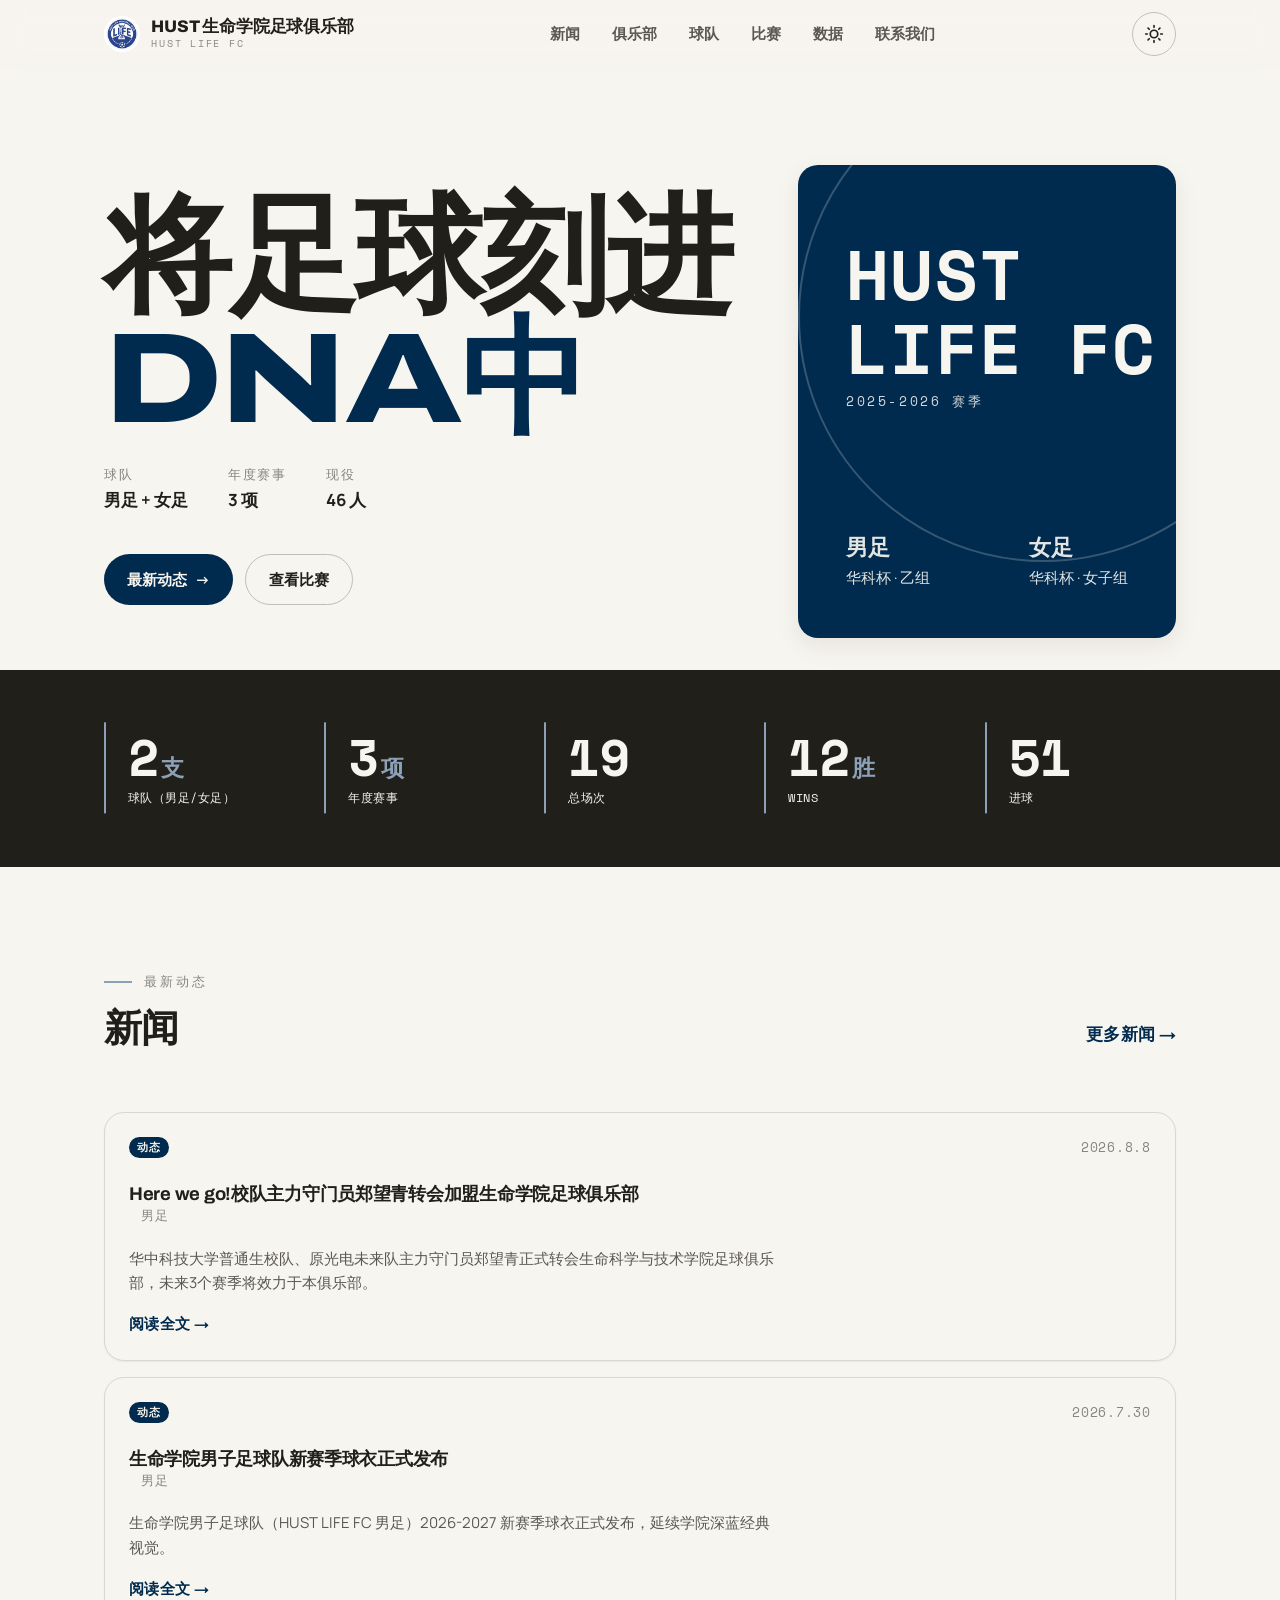
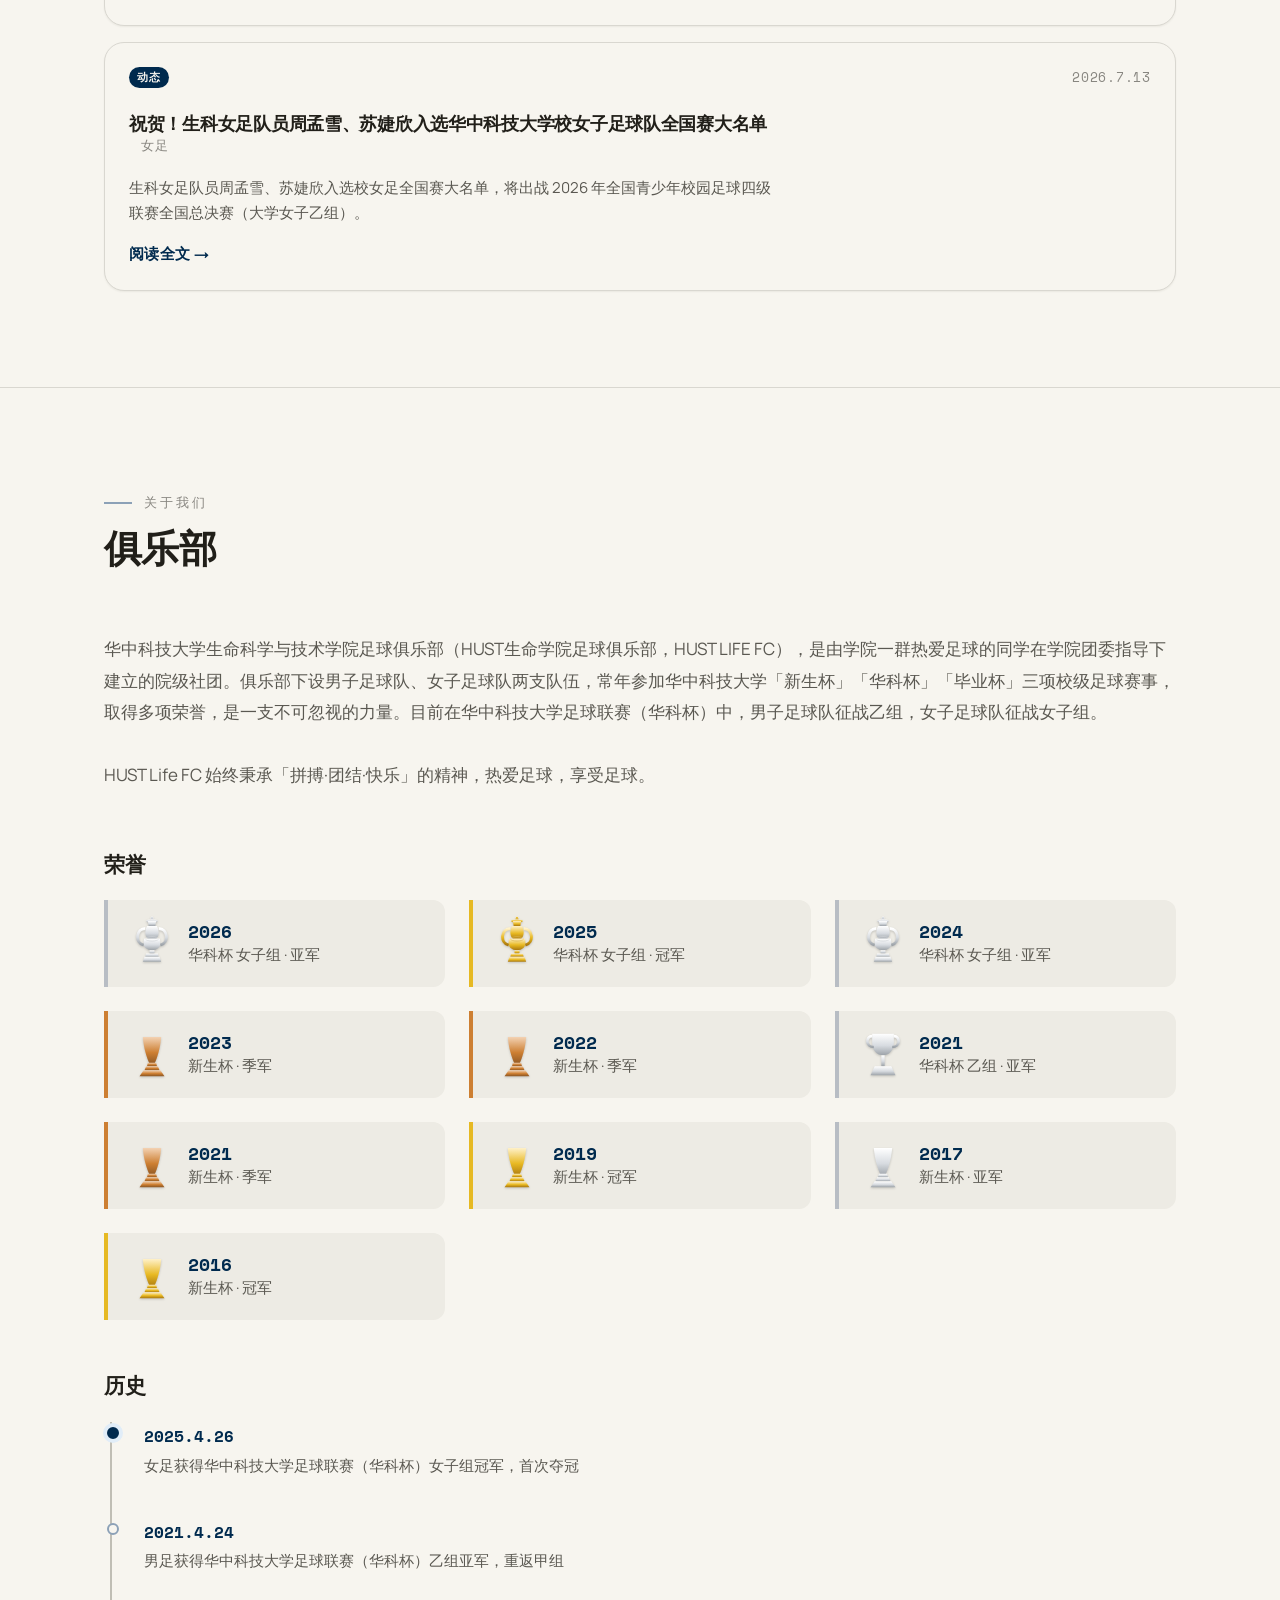
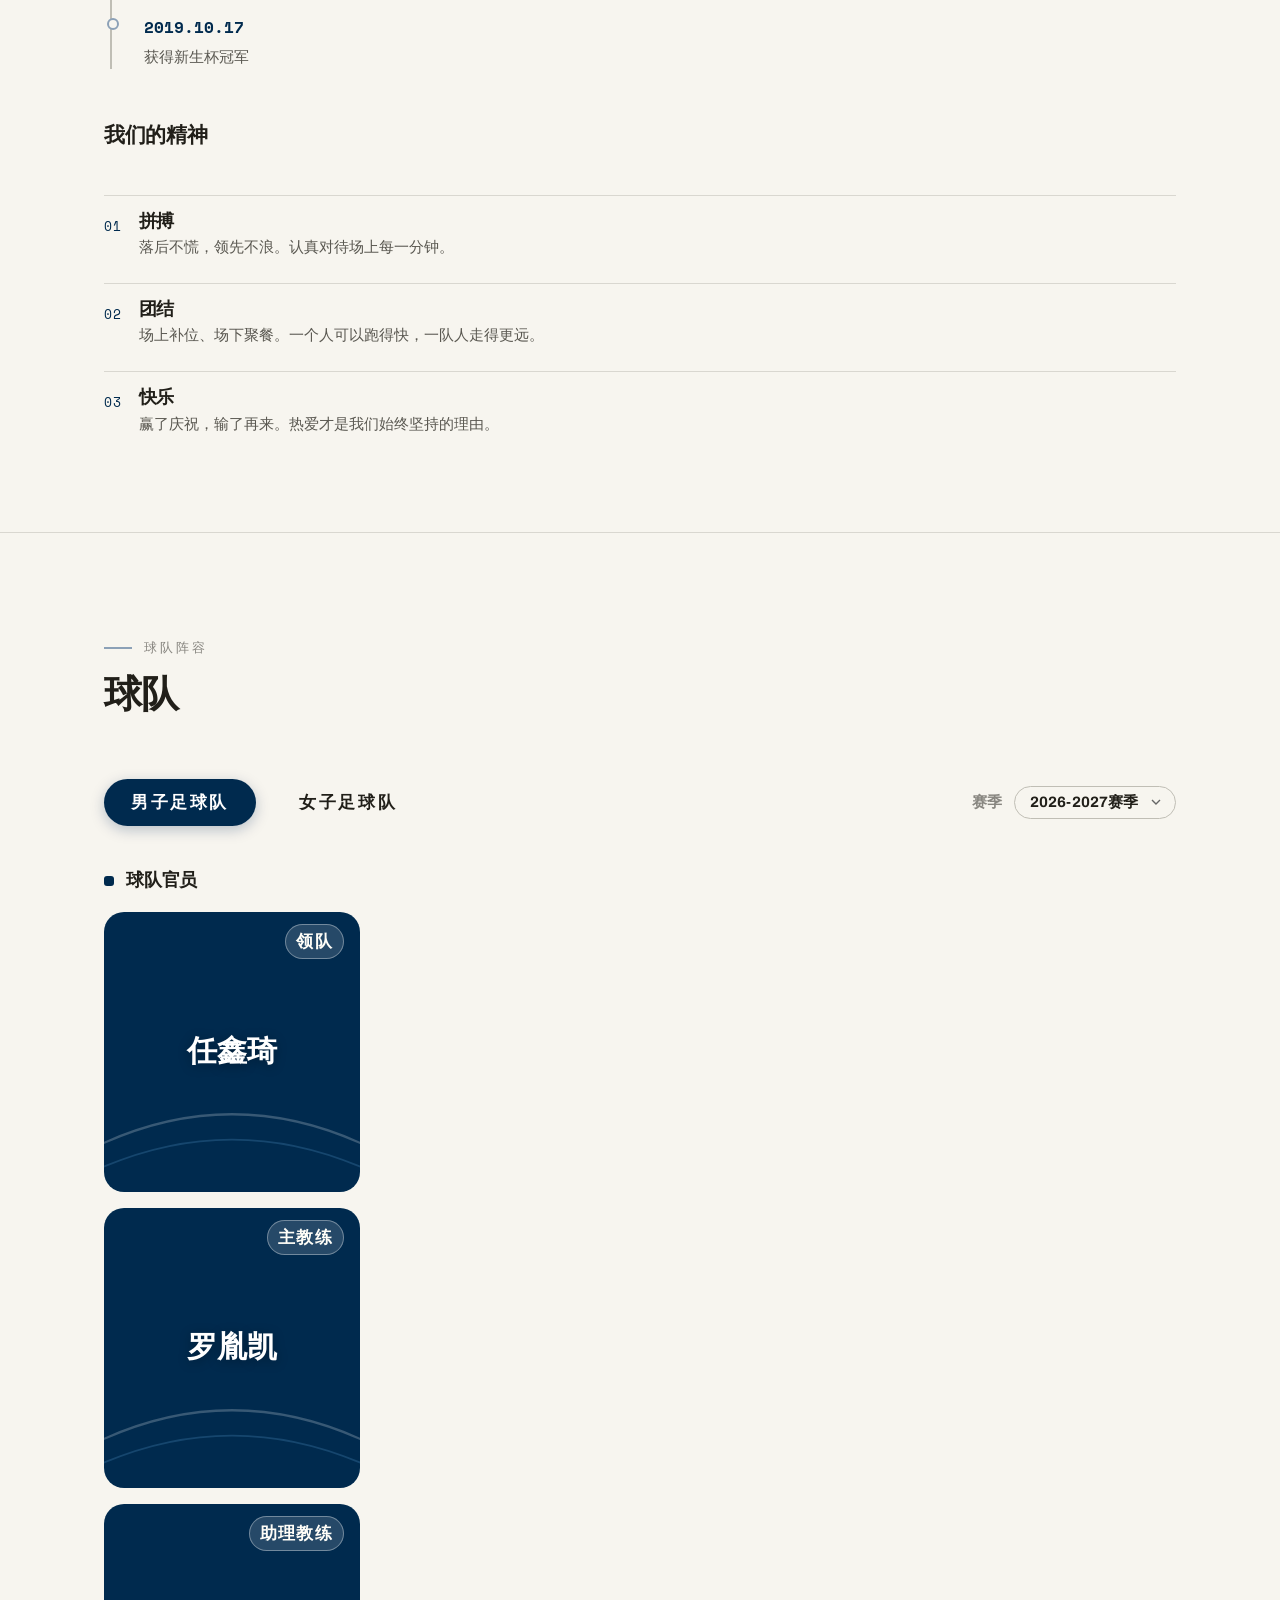
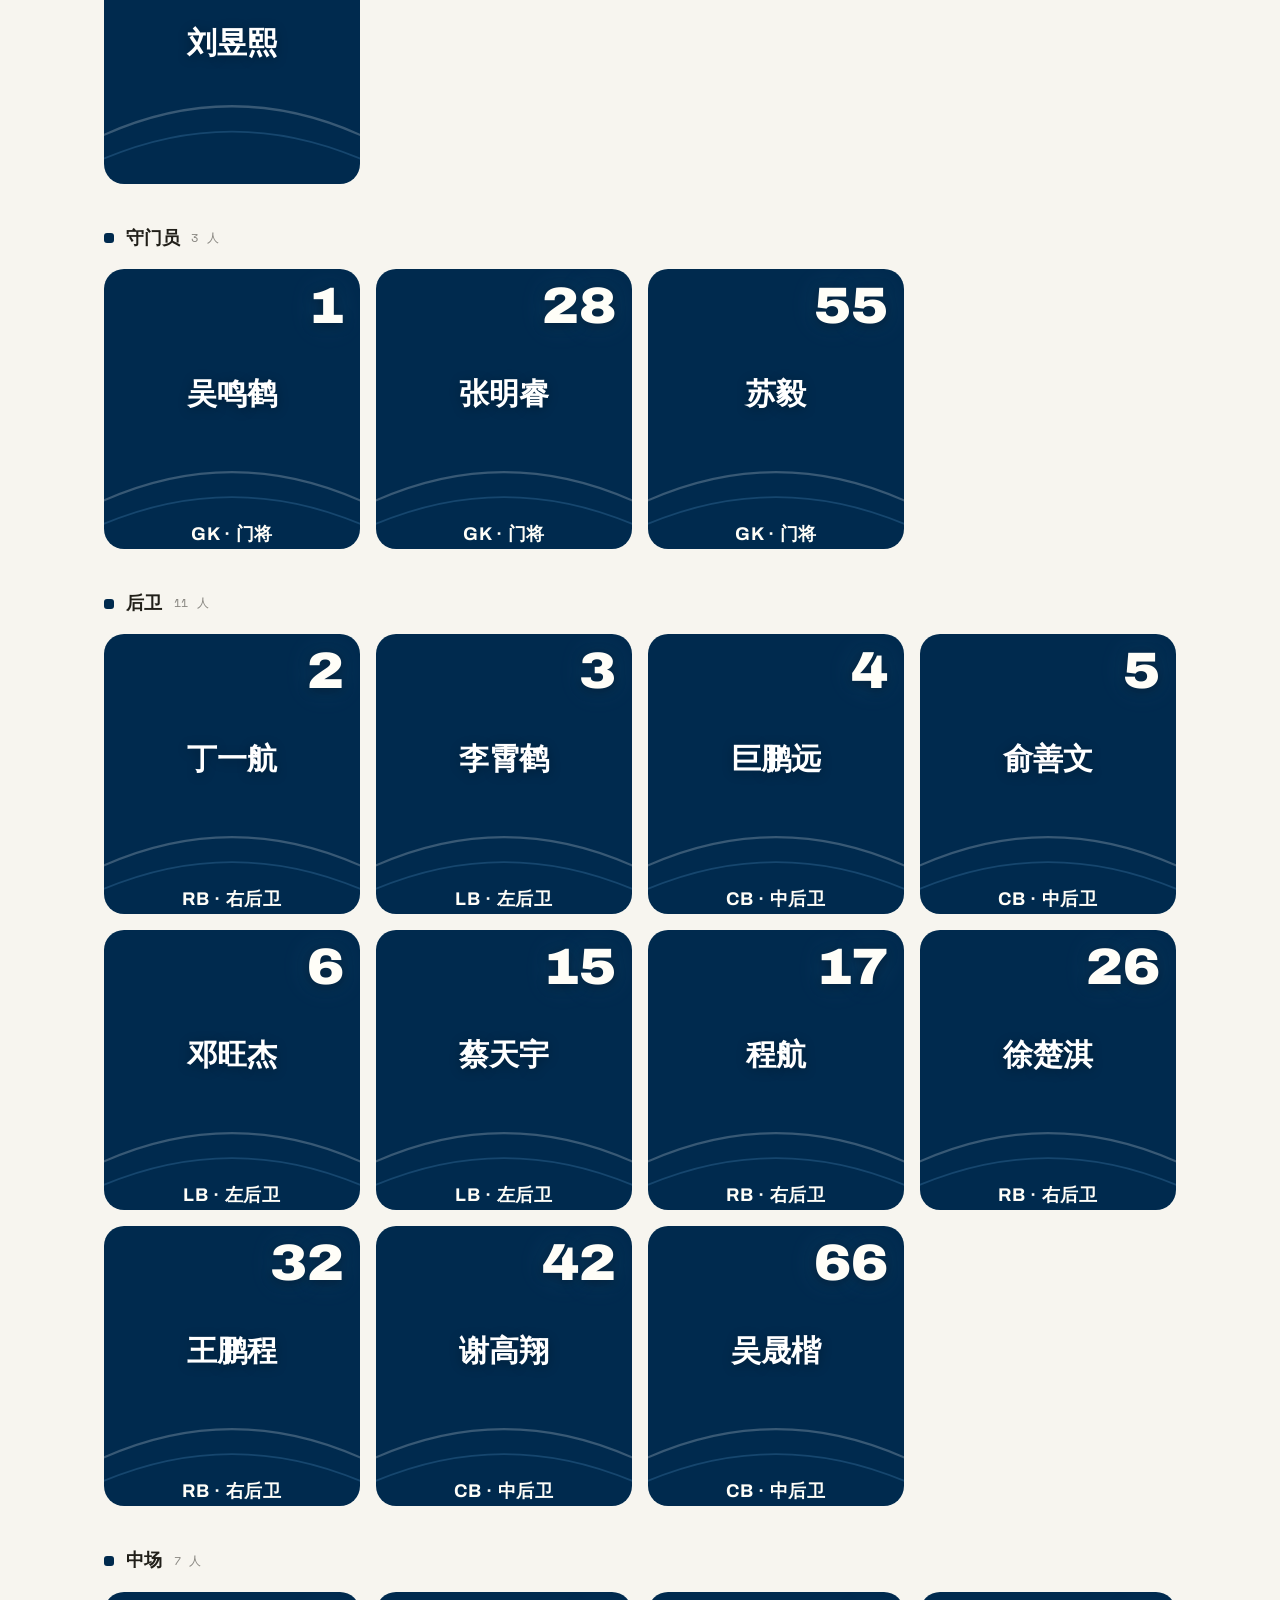
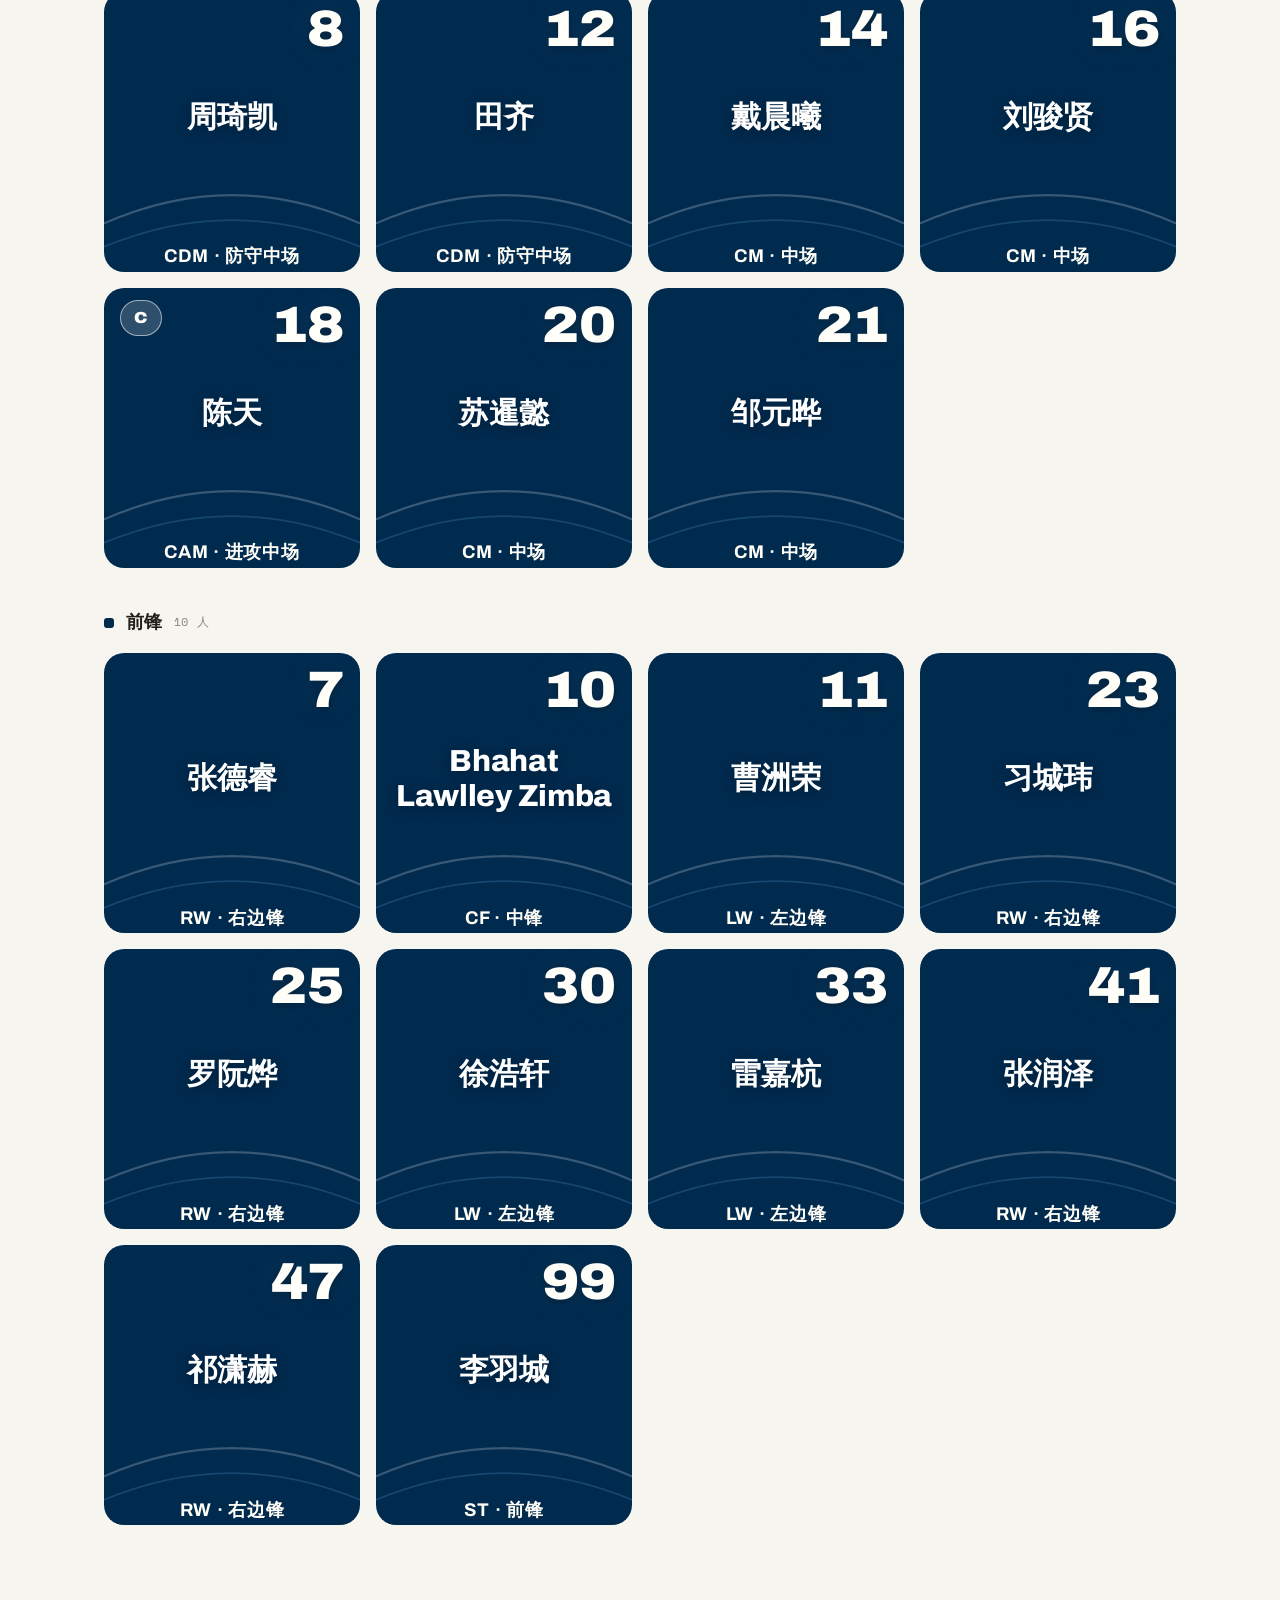
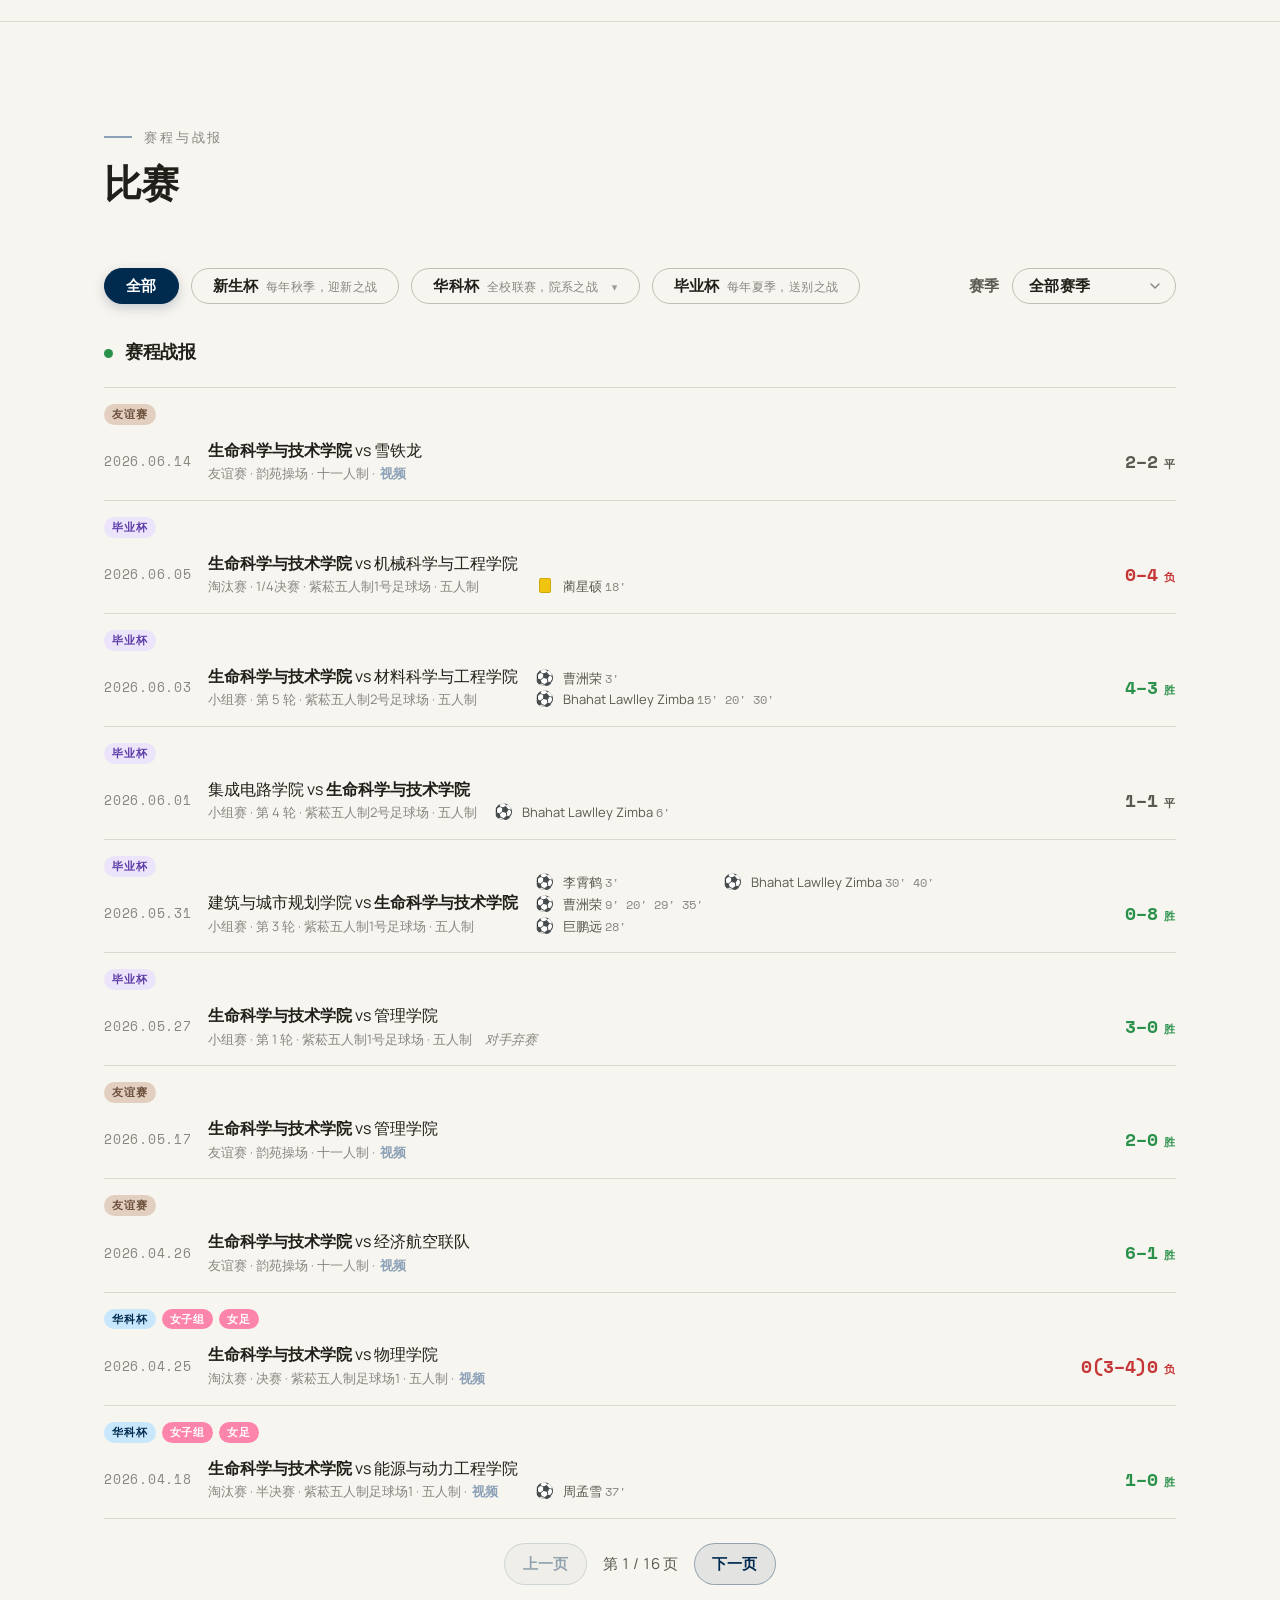
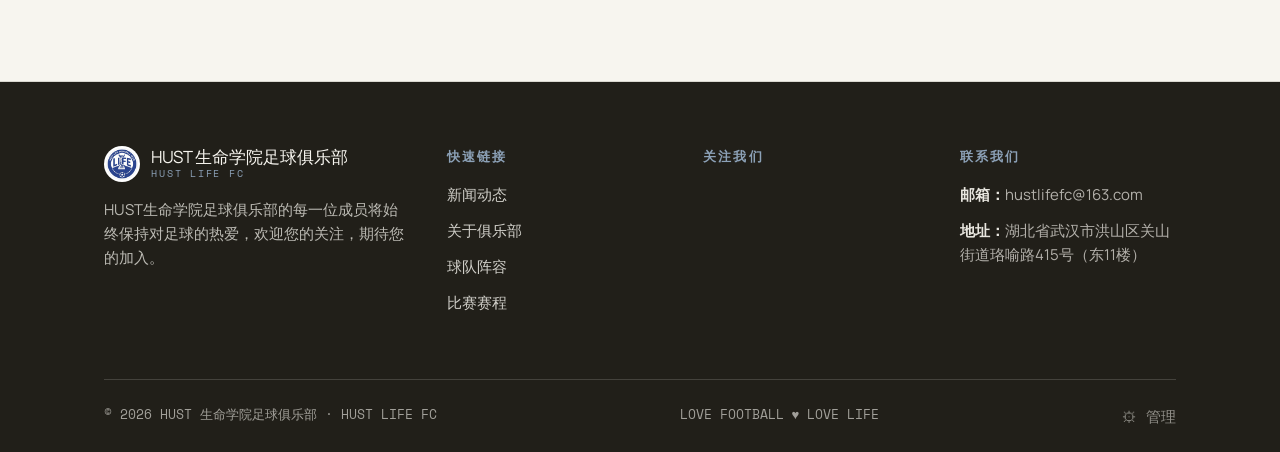
==== commit 2f698d16: "Add files via upload" ====
--- a/index.html
+++ b/index.html
@@ -19,7 +19,7 @@
     <link rel="stylesheet" href="https://fonts.googleapis.com/css2?family=Archivo:wdth,wght@62.5..125,400..900&family=Manrope:wght@300..800&family=Poppins:wght@800&family=Space+Mono:wght@400;700&display=swap" />
   </noscript>
 
-  <link rel="stylesheet" href="assets/css/styles.css?v=20260816d" />
+  <link rel="stylesheet" href="assets/css/styles.css?v=20260829s" />
 </head>
 <body>
 
@@ -78,6 +78,13 @@
       </div>
     </section>
 
+    <!-- ============ NEXT MATCH（下一场比赛 · hero 下方） ============ -->
+    <section class="next-match" id="nextMatch">
+      <div class="wrap">
+        <div id="nextMatchCard"><!-- 由 app.js 动态渲染 --></div>
+      </div>
+    </section>
+
     <!-- ============ STATS BAR ============ -->
     <section class="stats" aria-label="球队数据">
       <div class="wrap">
@@ -179,10 +186,6 @@
             <h3><span class="dot dot--win"></span>赛程战报</h3>
             <div id="fixRecent"><!-- 由 app.js 渲染 --></div>
             <div class="match__pager-wrap" id="fixRecentPager"></div>
-          </div>
-          <div class="fix__col reveal">
-            <h3><span class="dot dot--up"></span>即将开赛</h3>
-            <div id="fixUpcoming"><!-- 由 app.js 渲染 --></div>
           </div>
         </div>
       </div>
@@ -251,6 +254,6 @@
     </div>
   </div>
 
-  <script src="assets/js/app.js?v=20260816a"></script>
+  <script src="assets/js/app.js?v=20260829n"></script>
 </body>
 </html>
--- a/assets/css/styles.css
+++ b/assets/css/styles.css
@@ -248,7 +248,7 @@
   grid-template-columns: 1fr;
   gap: var(--space-xl);
   align-items: center;
-  padding-block: clamp(3rem, 8vw, 6rem) clamp(3.5rem, 9vw, 7rem);
+  padding-block: clamp(3rem, 8vw, 6rem) clamp(1rem, 2.5vw, 2rem);
 }
 @media (min-width: 900px) {
   .hero__grid { grid-template-columns: 1.25fr 0.75fr; gap: var(--space-2xl); }
@@ -280,7 +280,7 @@
   aspect-ratio: 4 / 5;
   display: flex; flex-direction: column; justify-content: space-between;
   overflow: hidden;
-  box-shadow: var(--shadow-lg);
+  box-shadow: var(--shadow-md);
 }
 .hero__visual::before { /* faint pitch arc */
   content: ""; position: absolute; right: -30%; top: -20%;
@@ -1752,3 +1752,32 @@
 .ps-card__career { margin-top: .75rem; padding: .4rem .95rem; font-size: .82rem; font-weight: 700; letter-spacing: .03em; color: var(--club); background: color-mix(in oklab, var(--club) 12%, transparent); border: 1px solid color-mix(in oklab, var(--club) 35%, transparent); border-radius: 8px; cursor: pointer; transition: background .15s, border-color .15s; }
 .ps-card__career:hover { background: color-mix(in oklab, var(--club) 22%, transparent); border-color: color-mix(in oklab, var(--club) 55%, transparent); }
 .ps-card__career:active { background: color-mix(in oklab, var(--club) 30%, transparent); }
+
+/* ===== NEXT MATCH（下一场比赛 · hero 下方高亮带） ===== */
+.next-match { padding-block: 0 var(--space-lg); margin-top: -1.5rem; }
+.nm {
+  background: transparent;
+  color: var(--ink);
+  border-radius: var(--r-lg, 16px);
+  padding: clamp(1rem, 2vw, 1.5rem) clamp(1rem, 2.5vw, 2rem);
+}
+.nm__head { display: flex; align-items: flex-start; justify-content: space-between; gap: 1rem; margin-bottom: 1.25rem; }
+.nm__eyebrow { font-family: var(--font-mono); font-size: var(--fs-xs); letter-spacing: 0.18em; text-transform: uppercase; opacity: 0.6; margin: 0 0 0.35rem; }
+.nm__title { font-family: var(--font-display); font-weight: 700; font-size: 1.1rem; margin: 0; }
+.nm__cd { font-family: var(--font-mono); font-size: 0.82em; opacity: 0.9; white-space: nowrap; padding-left: 1.1rem; border-left: 1px solid color-mix(in oklab, var(--ink) 22%, transparent); flex: 0 0 auto; margin-left: auto; }
+.nm__cd b { font-weight: 700; }
+.nm__date { font-family: var(--font-mono); font-weight: 700; font-size: 1em; letter-spacing: 0.02em; white-space: nowrap; }
+.nm__time { font-family: var(--font-mono); font-weight: 700; font-size: 1em; letter-spacing: 0.02em; white-space: nowrap; }
+.nm__line { display: flex; align-items: center; gap: 1.25rem; flex-wrap: nowrap; font-size: 1.15rem; }
+.nm__vs { flex: 1 1 auto; display: flex; align-items: center; justify-content: center; gap: 1.1rem; min-width: 0; }
+.nm__team { flex: 0 1 auto; font-size: 1em; font-weight: 600; line-height: 1.4; white-space: nowrap; }
+.nm__vs .nm__team:first-child { text-align: right; }
+.nm__vs .nm__team:last-child { text-align: left; }
+.nm__mid { font-family: var(--font-mono); font-size: 1em; opacity: 0.45; letter-spacing: 0.1em; flex-shrink: 0; }
+.nm__venue { font-size: 0.82em; opacity: 0.8; white-space: nowrap; }
+.nm .tag { white-space: nowrap; flex-shrink: 0; }
+@media (max-width: 600px) {
+  .nm__line { gap: 0.5rem; flex-wrap: wrap; }
+  .nm__vs { flex: 1 1 100%; }
+  .nm__vs .nm__team:first-child, .nm__vs .nm__team:last-child { text-align: center; }
+}
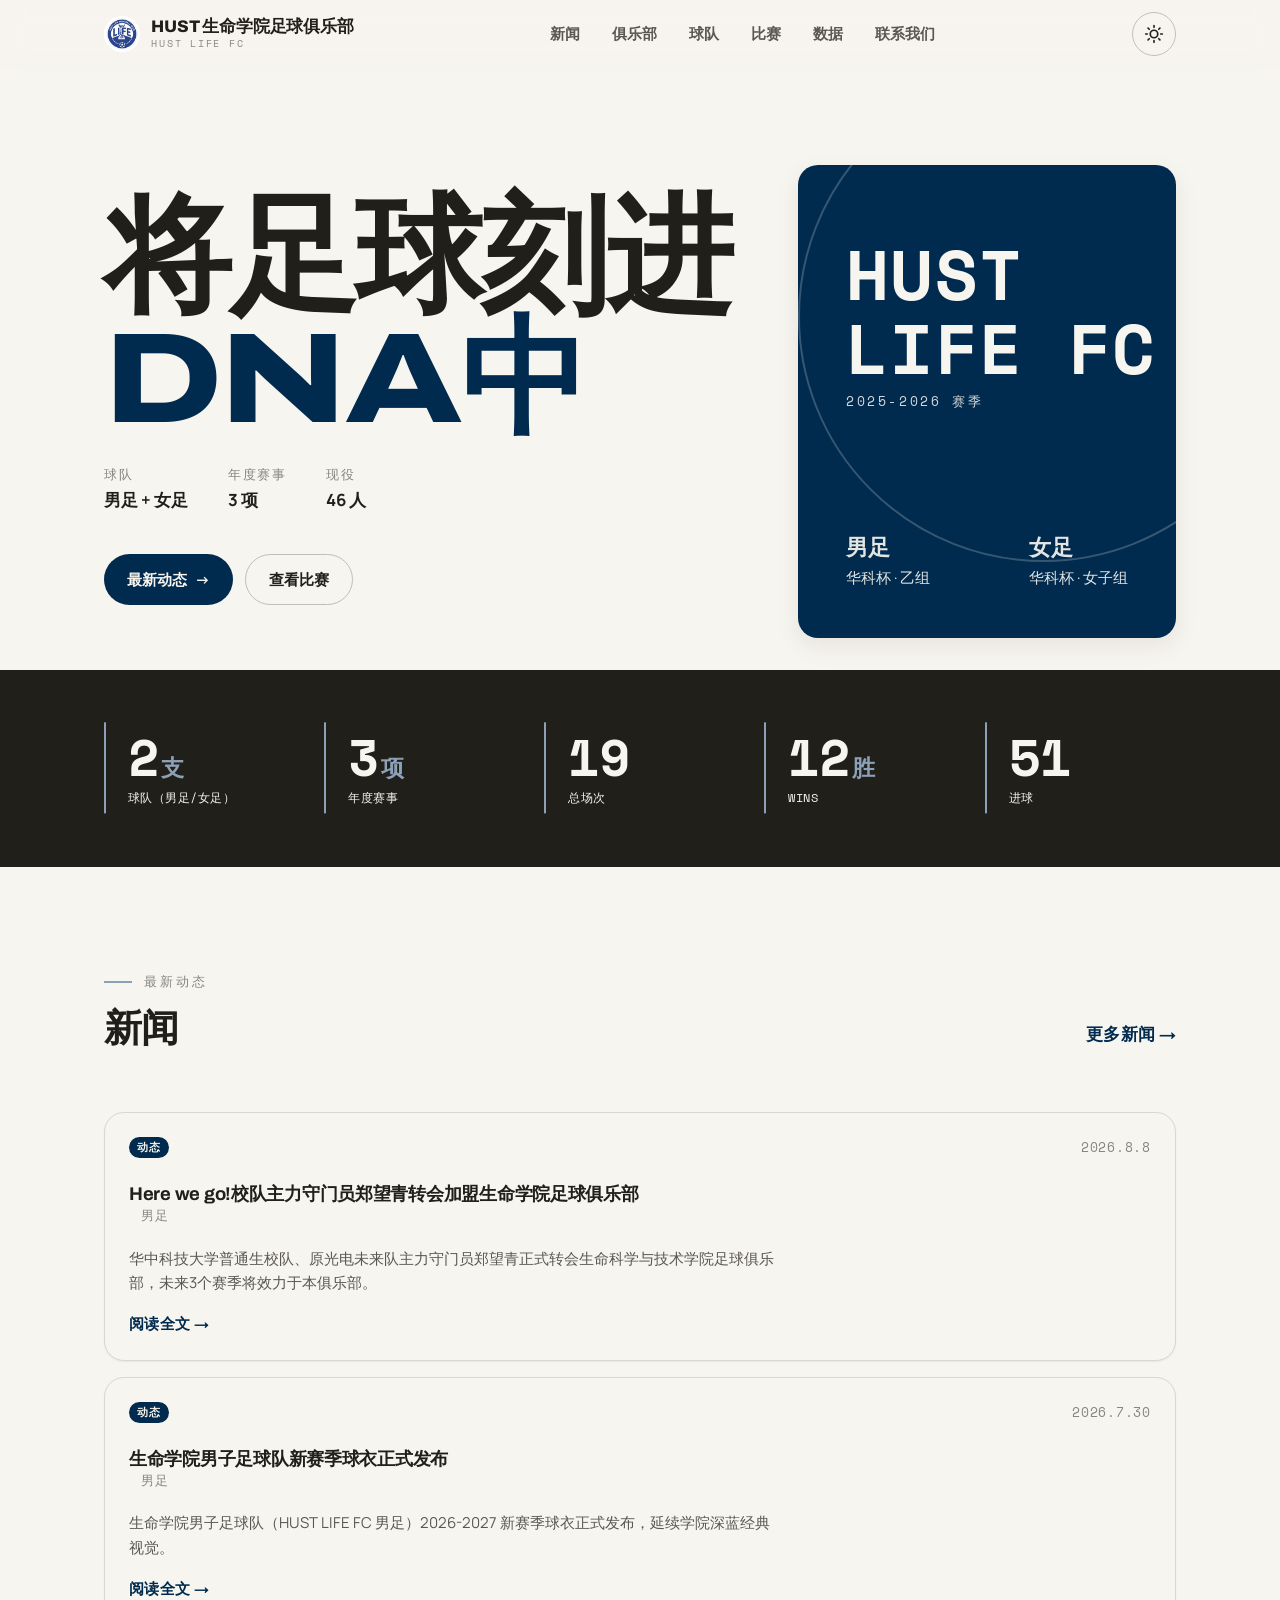
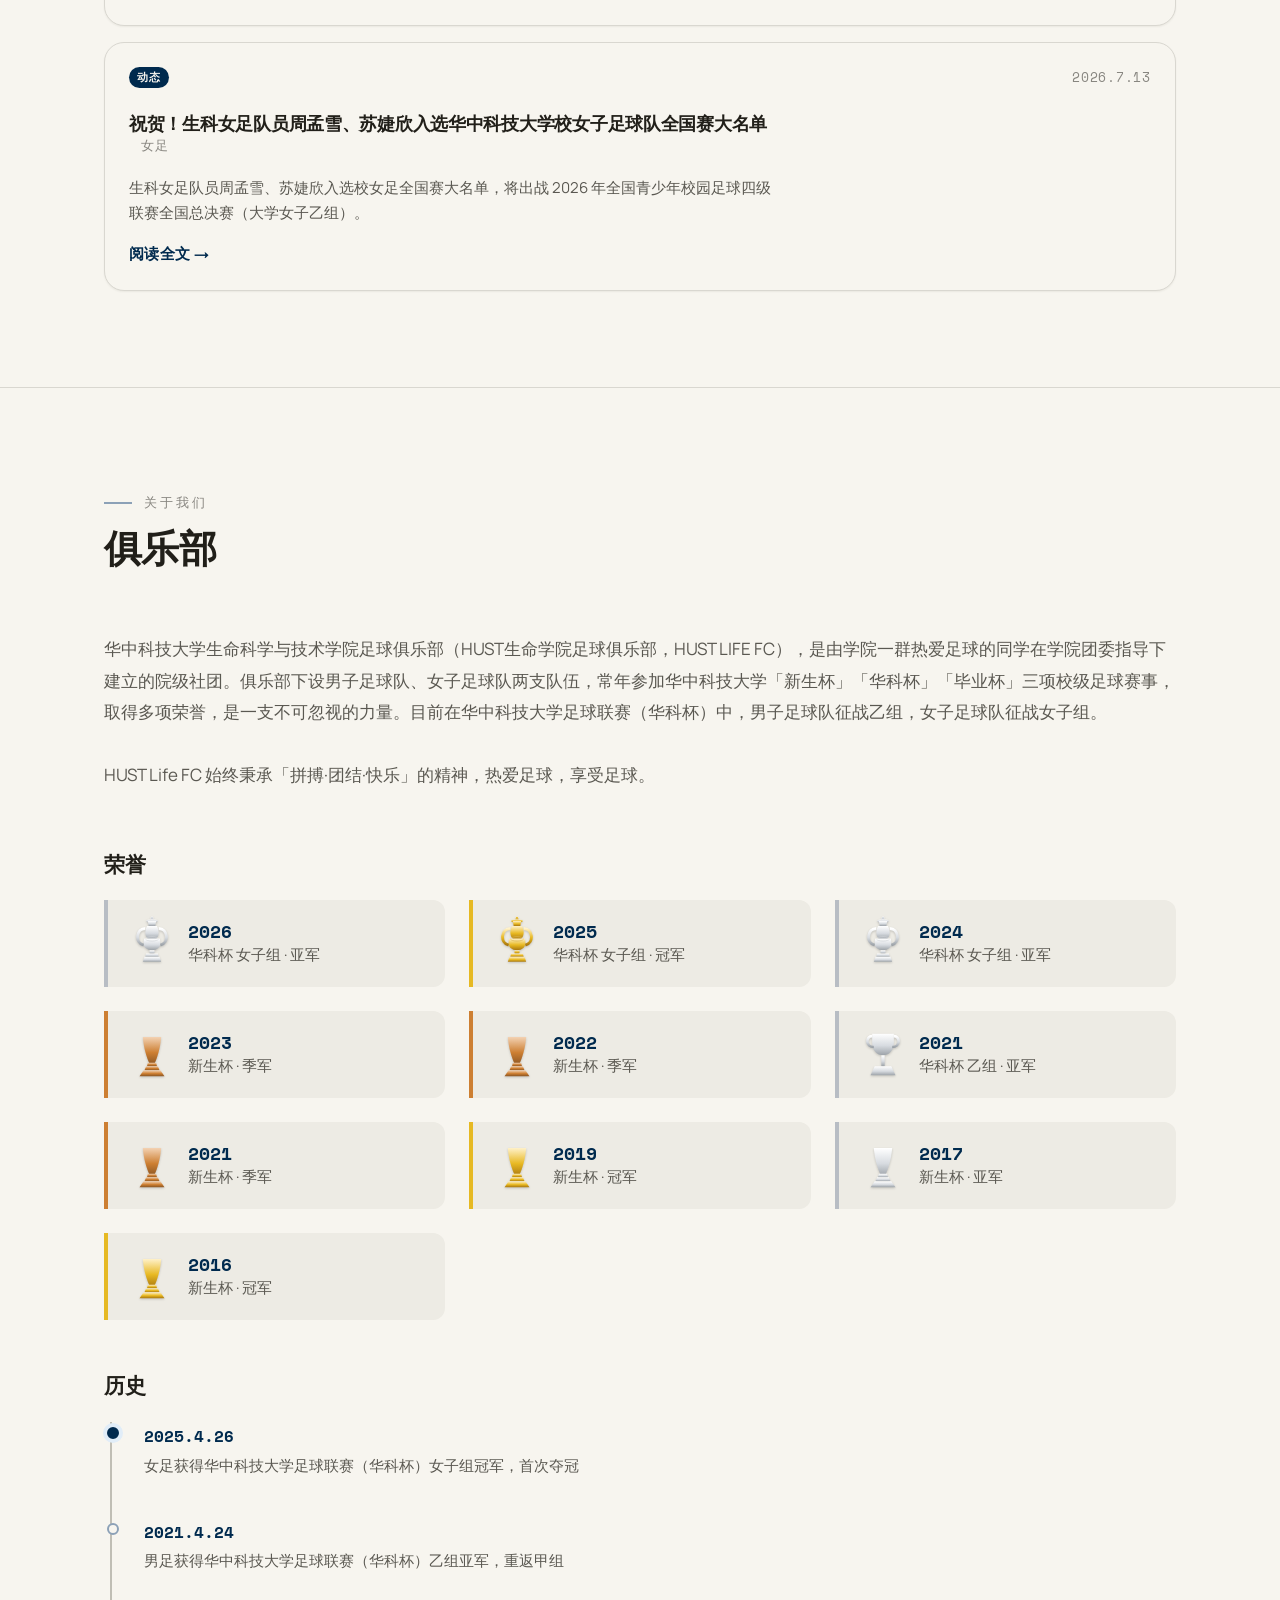
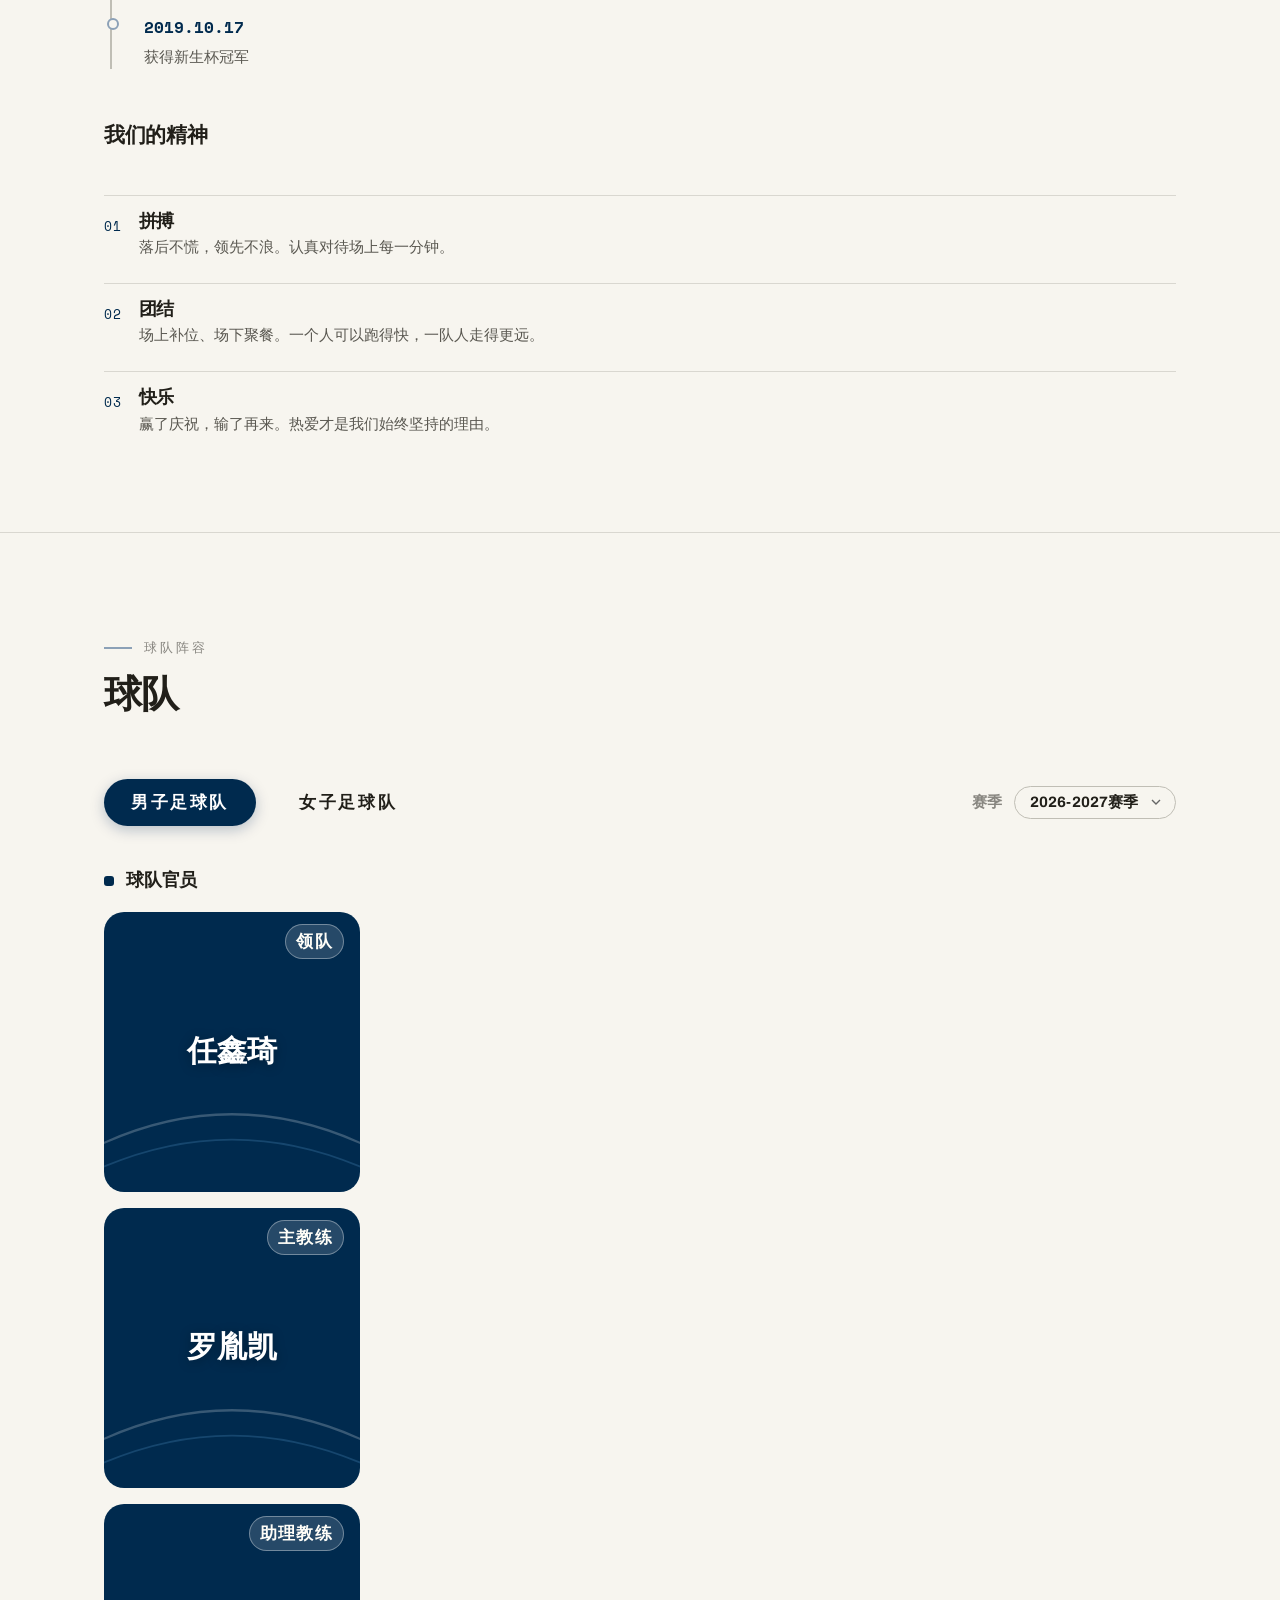
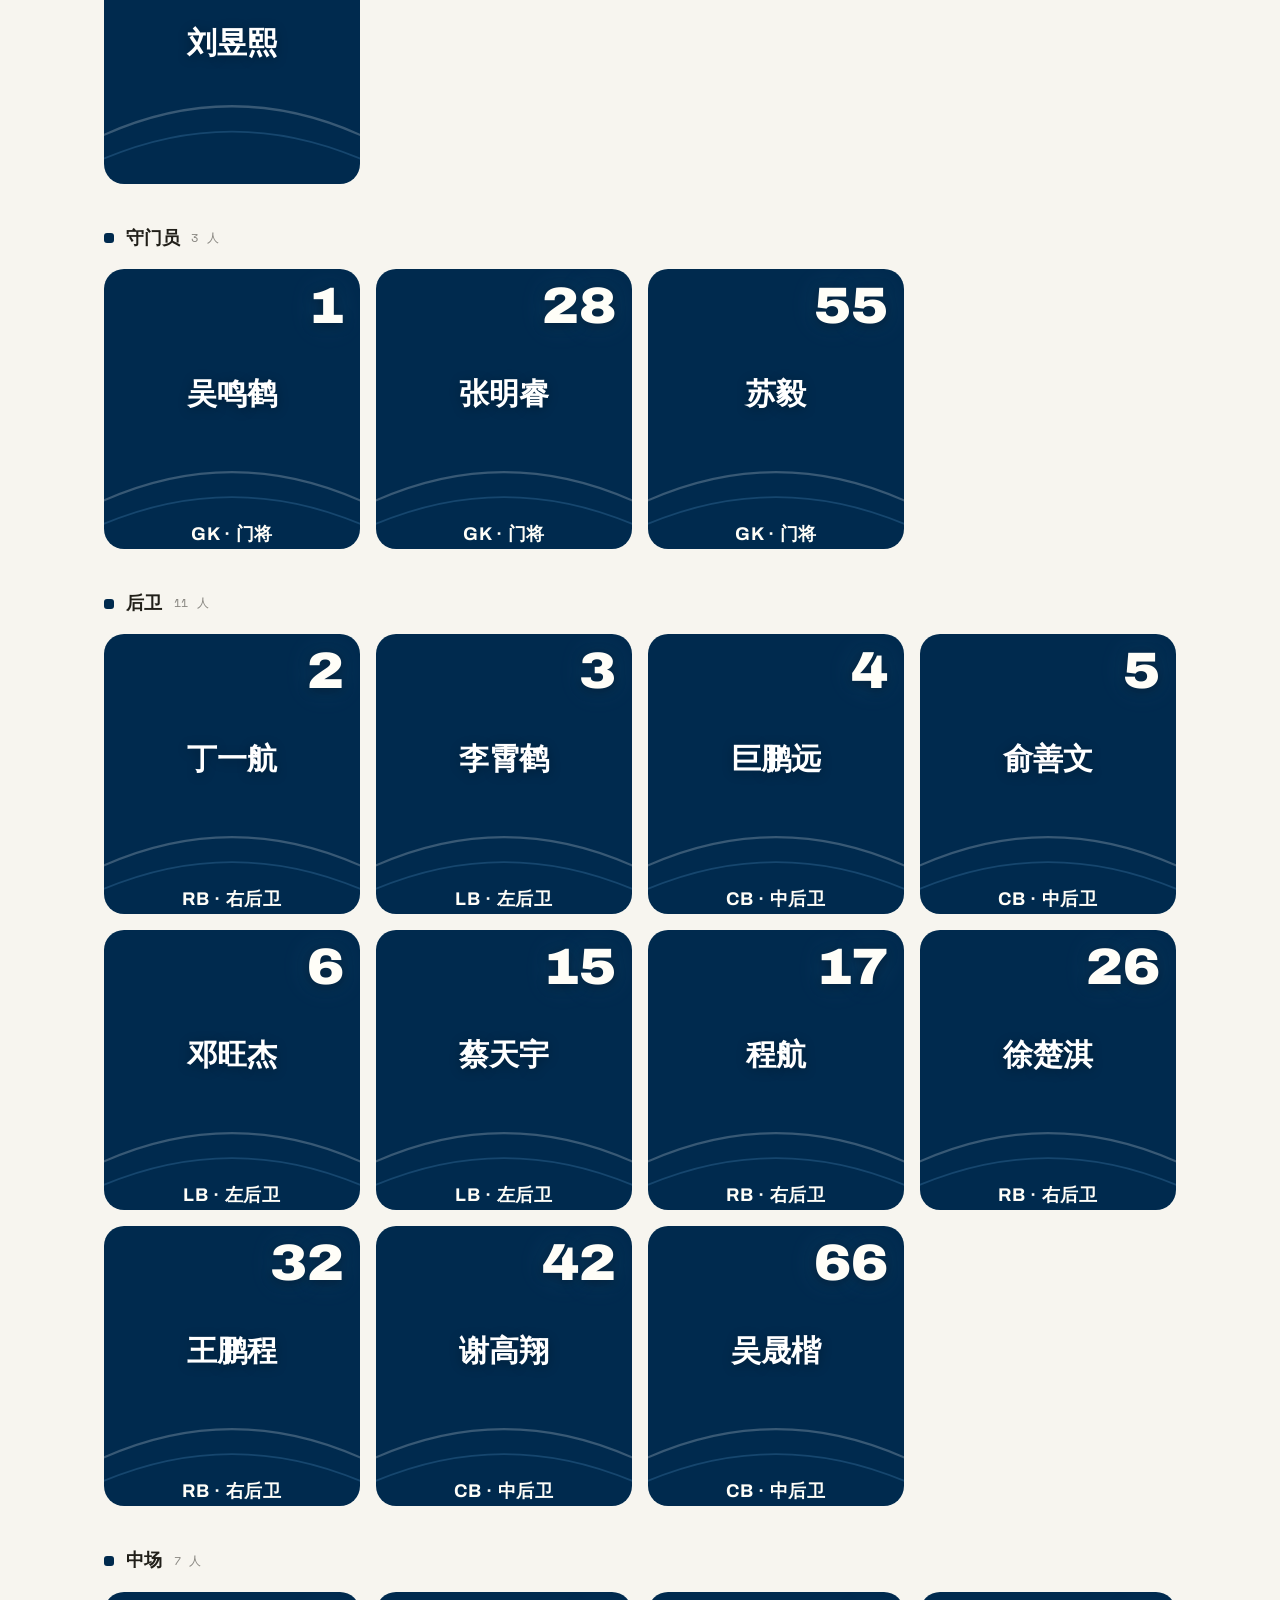
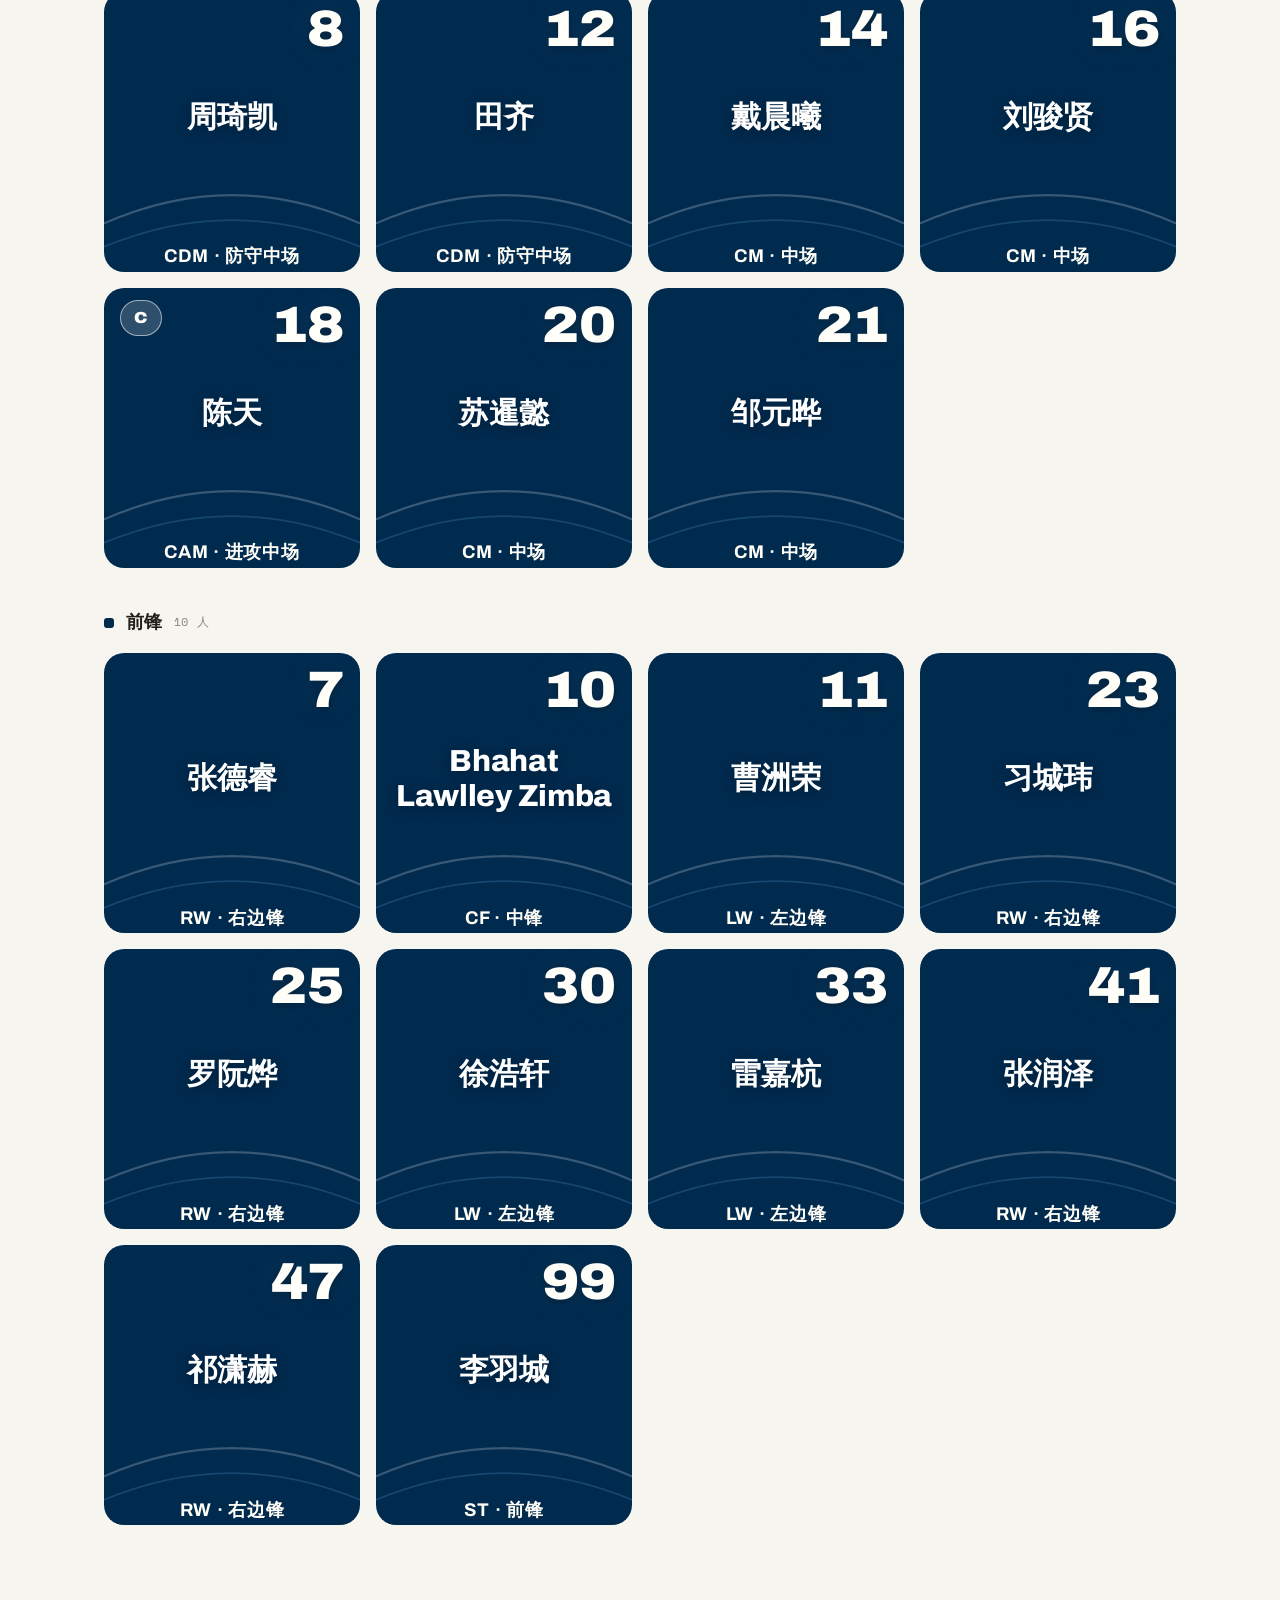
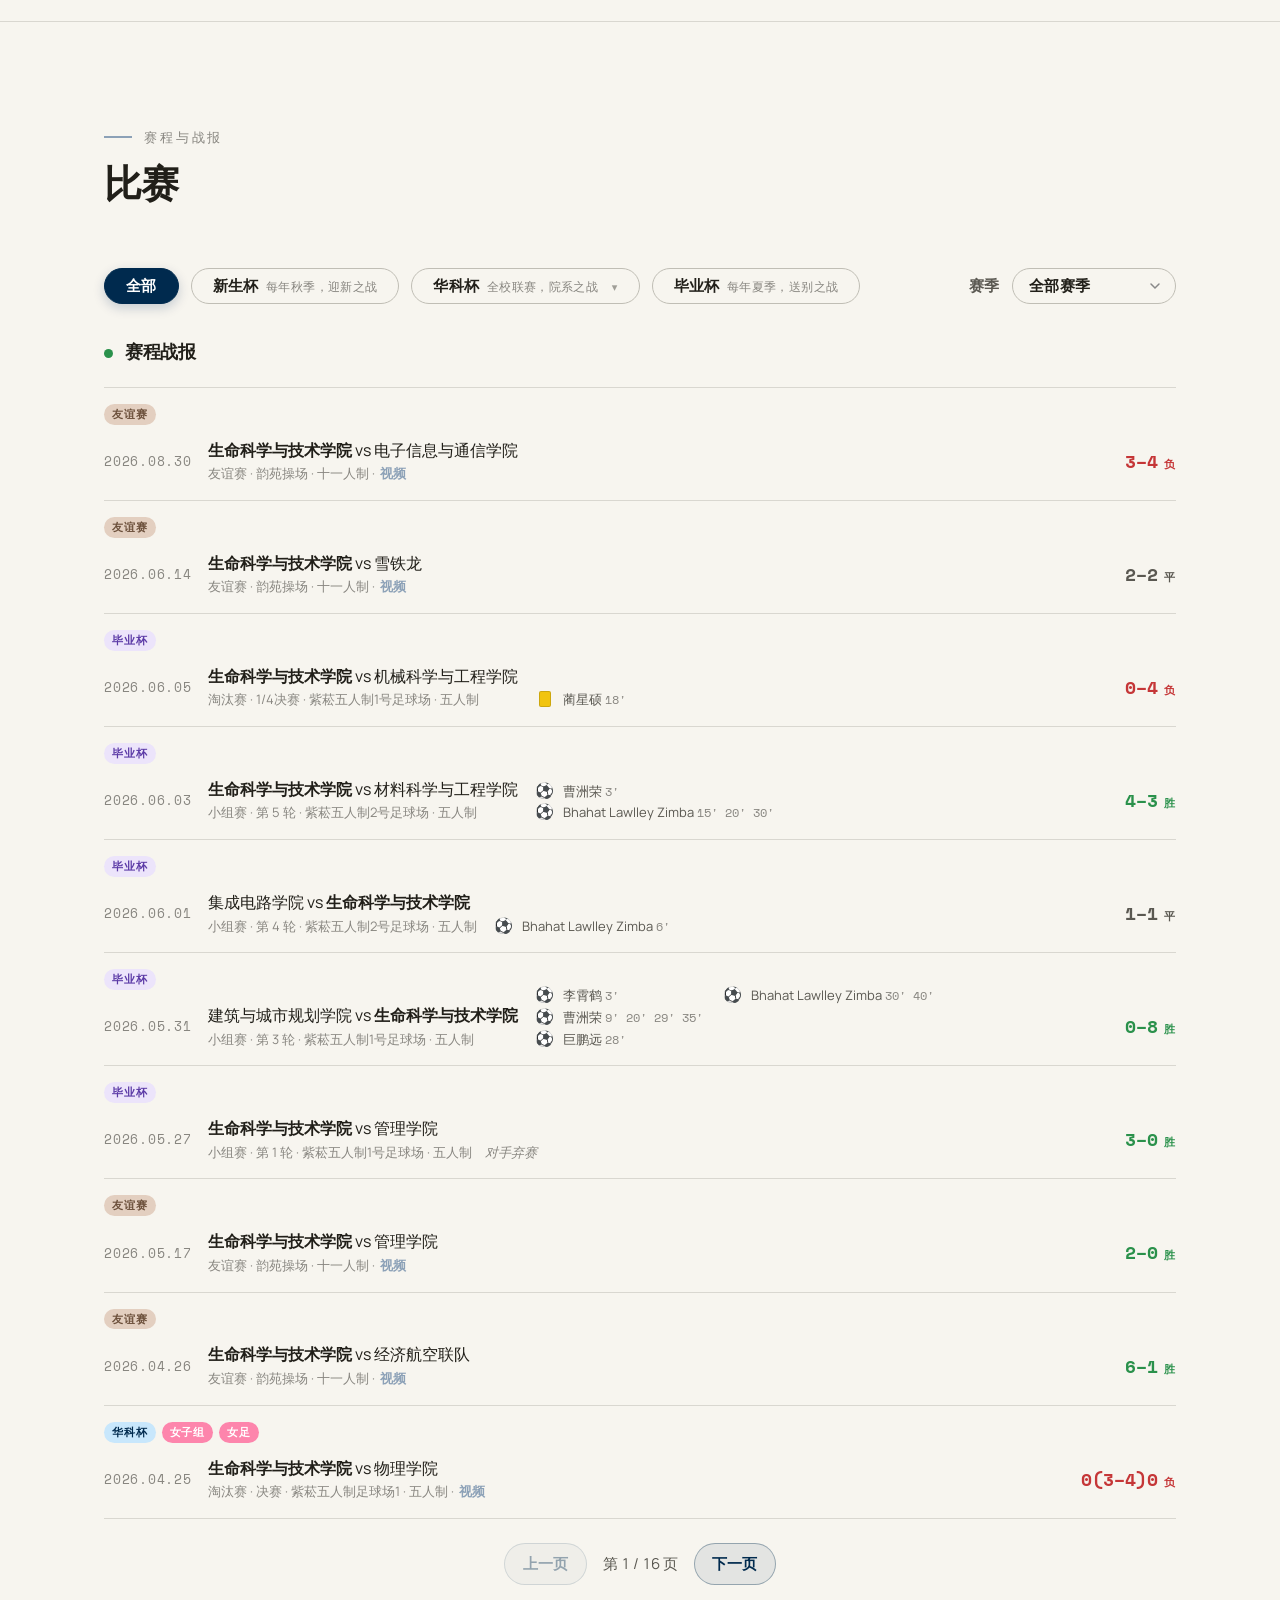
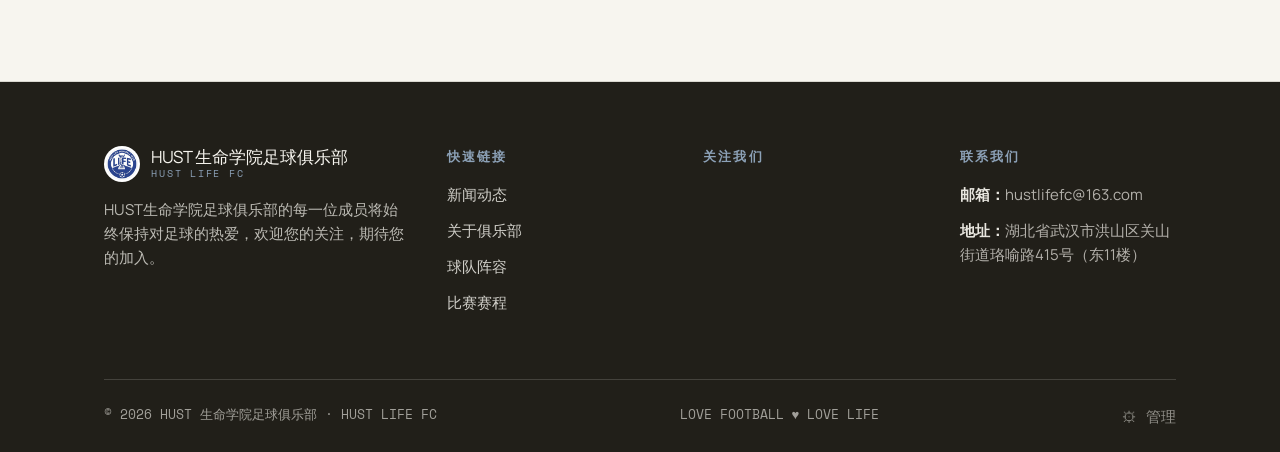
==== commit c626a499: "Add files via upload" ====
--- a/index.html
+++ b/index.html
@@ -19,7 +19,7 @@
     <link rel="stylesheet" href="https://fonts.googleapis.com/css2?family=Archivo:wdth,wght@62.5..125,400..900&family=Manrope:wght@300..800&family=Poppins:wght@800&family=Space+Mono:wght@400;700&display=swap" />
   </noscript>
 
-  <link rel="stylesheet" href="assets/css/styles.css?v=20260829s" />
+  <link rel="stylesheet" href="assets/css/styles.css?v=20260830d" />
 </head>
 <body>
 
@@ -254,6 +254,6 @@
     </div>
   </div>
 
-  <script src="assets/js/app.js?v=20260829n"></script>
+  <script src="assets/js/app.js?v=20260831a"></script>
 </body>
 </html>
--- a/assets/css/styles.css
+++ b/assets/css/styles.css
@@ -1754,30 +1754,178 @@
 .ps-card__career:active { background: color-mix(in oklab, var(--club) 30%, transparent); }
 
 /* ===== NEXT MATCH（下一场比赛 · hero 下方高亮带） ===== */
-.next-match { padding-block: 0 var(--space-lg); margin-top: -1.5rem; }
+.next-match { padding-block: 3rem var(--space-lg); margin-top: 0; }
+
+/* ===== 外层倒计时 + NEXT MATCH 标签（卡片外面） ===== */
+.nm-meta {
+  display: flex;
+  align-items: flex-start;
+  justify-content: flex-start;
+  gap: 1.5rem;
+  margin: 0 0 0.75rem 0;
+  padding-left: 0.25rem;
+}
+.nm-meta__label {
+  font-family: var(--font-mono);
+  font-weight: 700;
+  font-size: 0.78rem;
+  letter-spacing: 0.2em;
+  text-transform: uppercase;
+  color: var(--ink);
+  white-space: nowrap;
+  padding-top: 0.55rem;
+  line-height: 1;
+}
+/* 大倒计时 + 标签：共享 7 列 grid（4 个数字 + 3 个冒号），上行 7 cell、下行 4 label + 3 透明占位 */
+.nm-meta__cd {
+  display: grid;
+  grid-template-columns: repeat(7, auto);
+  grid-auto-rows: auto;
+  column-gap: 0;
+  row-gap: 0.3rem;
+  min-width: 0;
+  justify-content: start;
+}
+.nm-meta__big,
+.nm-meta__units {
+  display: contents;
+}
+.nm-meta__cd .nm-c {
+  display: inline-flex;
+  justify-content: center;
+  align-items: center;
+  min-width: 0;
+}
+.nm-meta__cd .nm-c__num {
+  font-family: var(--font-mono);
+  font-weight: 700;
+  font-variant-numeric: tabular-nums;
+  color: var(--ink);
+  font-size: clamp(1.5rem, 3.4vw, 2rem);
+  letter-spacing: 0.04em;
+  line-height: 1;
+  min-width: 2ch;
+  text-align: center;
+}
+.nm-meta__cd .nm-c__sep {
+  font-family: var(--font-mono);
+  font-weight: 700;
+  color: var(--ink);
+  font-size: clamp(1.5rem, 3.4vw, 2rem);
+  letter-spacing: 0.04em;
+  line-height: 1;
+  padding: 0 0.22em;
+  text-align: center;
+}
+.nm-meta__cd .nm-c > i {
+  font-family: var(--font-mono);
+  font-style: normal;
+  font-weight: 700;
+  font-size: 0.6rem;
+  letter-spacing: 0.18em;
+  color: var(--ink);
+  text-transform: uppercase;
+  line-height: 1;
+  text-align: center;
+  white-space: nowrap;
+}
+.nm-meta__cd .nm-c--ghost {
+  visibility: hidden;
+  pointer-events: none;
+}
+
+/* ===== 比赛方块卡片（贴左，与外层倒计时共用一行布局） ===== */
 .nm {
   background: transparent;
   color: var(--ink);
-  border-radius: var(--r-lg, 16px);
-  padding: clamp(1rem, 2vw, 1.5rem) clamp(1rem, 2.5vw, 2rem);
-}
-.nm__head { display: flex; align-items: flex-start; justify-content: space-between; gap: 1rem; margin-bottom: 1.25rem; }
-.nm__eyebrow { font-family: var(--font-mono); font-size: var(--fs-xs); letter-spacing: 0.18em; text-transform: uppercase; opacity: 0.6; margin: 0 0 0.35rem; }
-.nm__title { font-family: var(--font-display); font-weight: 700; font-size: 1.1rem; margin: 0; }
-.nm__cd { font-family: var(--font-mono); font-size: 0.82em; opacity: 0.9; white-space: nowrap; padding-left: 1.1rem; border-left: 1px solid color-mix(in oklab, var(--ink) 22%, transparent); flex: 0 0 auto; margin-left: auto; }
+  border: 1px solid var(--line);
+  border-top: 3px solid var(--club);
+  border-radius: var(--r-lg, 12px);
+  padding: 0.9rem 0.9rem 1rem;
+  max-width: 320px;
+  margin: 0;
+  text-align: center;
+  box-shadow: 0 1px 3px rgba(0, 0, 0, 0.05);
+}
+.nm__eyebrow {
+  font-family: var(--font-mono);
+  font-size: 0.72rem;
+  font-weight: 700;
+  letter-spacing: 0.22em;
+  text-transform: uppercase;
+  color: var(--ink);
+  margin: 0 0 0.6rem;
+}
+.nm__row {
+  display: flex;
+  align-items: center;
+  justify-content: center;
+  gap: 0.5rem;
+  margin-bottom: 0.6rem;
+}
+.nm__side {
+  display: flex;
+  flex-direction: column;
+  align-items: center;
+  gap: 0.35rem;
+  flex: 1;
+  min-width: 0;
+}
+.nm__crest {
+  width: 40px;
+  height: 40px;
+  border-radius: 50%;
+  border: 2px solid var(--club);
+  background: transparent;
+  overflow: hidden;
+  display: flex;
+  align-items: center;
+  justify-content: center;
+}
+.nm__crest-img {
+  width: 100%;
+  height: 100%;
+  object-fit: contain;
+  display: block;
+}
+.nm__team {
+  font-family: var(--font-display);
+  font-weight: 700;
+  font-size: 0.85rem;
+  line-height: 1.25;
+  color: var(--ink);
+  white-space: nowrap;
+}
+.nm__vs {
+  font-family: var(--font-mono);
+  font-weight: 700;
+  font-size: 0.7rem;
+  color: var(--ink);
+  flex-shrink: 0;
+}
+.nm__date {
+  font-family: var(--font-mono);
+  font-weight: 700;
+  font-size: 0.85rem;
+  letter-spacing: 0.02em;
+  color: var(--ink);
+  margin-bottom: 0.2rem;
+}
+.nm__sub {
+  font-family: var(--font-mono);
+  font-size: 0.85rem;
+  font-weight: 700;
+  color: var(--ink);
+  margin-bottom: 0;
+}
+.nm__cd {
+  font-family: var(--font-mono);
+  font-size: 0.8rem;
+  font-weight: 700;
+  color: var(--club);
+}
 .nm__cd b { font-weight: 700; }
-.nm__date { font-family: var(--font-mono); font-weight: 700; font-size: 1em; letter-spacing: 0.02em; white-space: nowrap; }
-.nm__time { font-family: var(--font-mono); font-weight: 700; font-size: 1em; letter-spacing: 0.02em; white-space: nowrap; }
-.nm__line { display: flex; align-items: center; gap: 1.25rem; flex-wrap: nowrap; font-size: 1.15rem; }
-.nm__vs { flex: 1 1 auto; display: flex; align-items: center; justify-content: center; gap: 1.1rem; min-width: 0; }
-.nm__team { flex: 0 1 auto; font-size: 1em; font-weight: 600; line-height: 1.4; white-space: nowrap; }
-.nm__vs .nm__team:first-child { text-align: right; }
-.nm__vs .nm__team:last-child { text-align: left; }
-.nm__mid { font-family: var(--font-mono); font-size: 1em; opacity: 0.45; letter-spacing: 0.1em; flex-shrink: 0; }
-.nm__venue { font-size: 0.82em; opacity: 0.8; white-space: nowrap; }
-.nm .tag { white-space: nowrap; flex-shrink: 0; }
 @media (max-width: 600px) {
-  .nm__line { gap: 0.5rem; flex-wrap: wrap; }
-  .nm__vs { flex: 1 1 100%; }
-  .nm__vs .nm__team:first-child, .nm__vs .nm__team:last-child { text-align: center; }
-}
+  .nm__row { gap: 1rem; }
+  .nm-meta { gap: 1rem; flex-wrap: wrap; }
+}
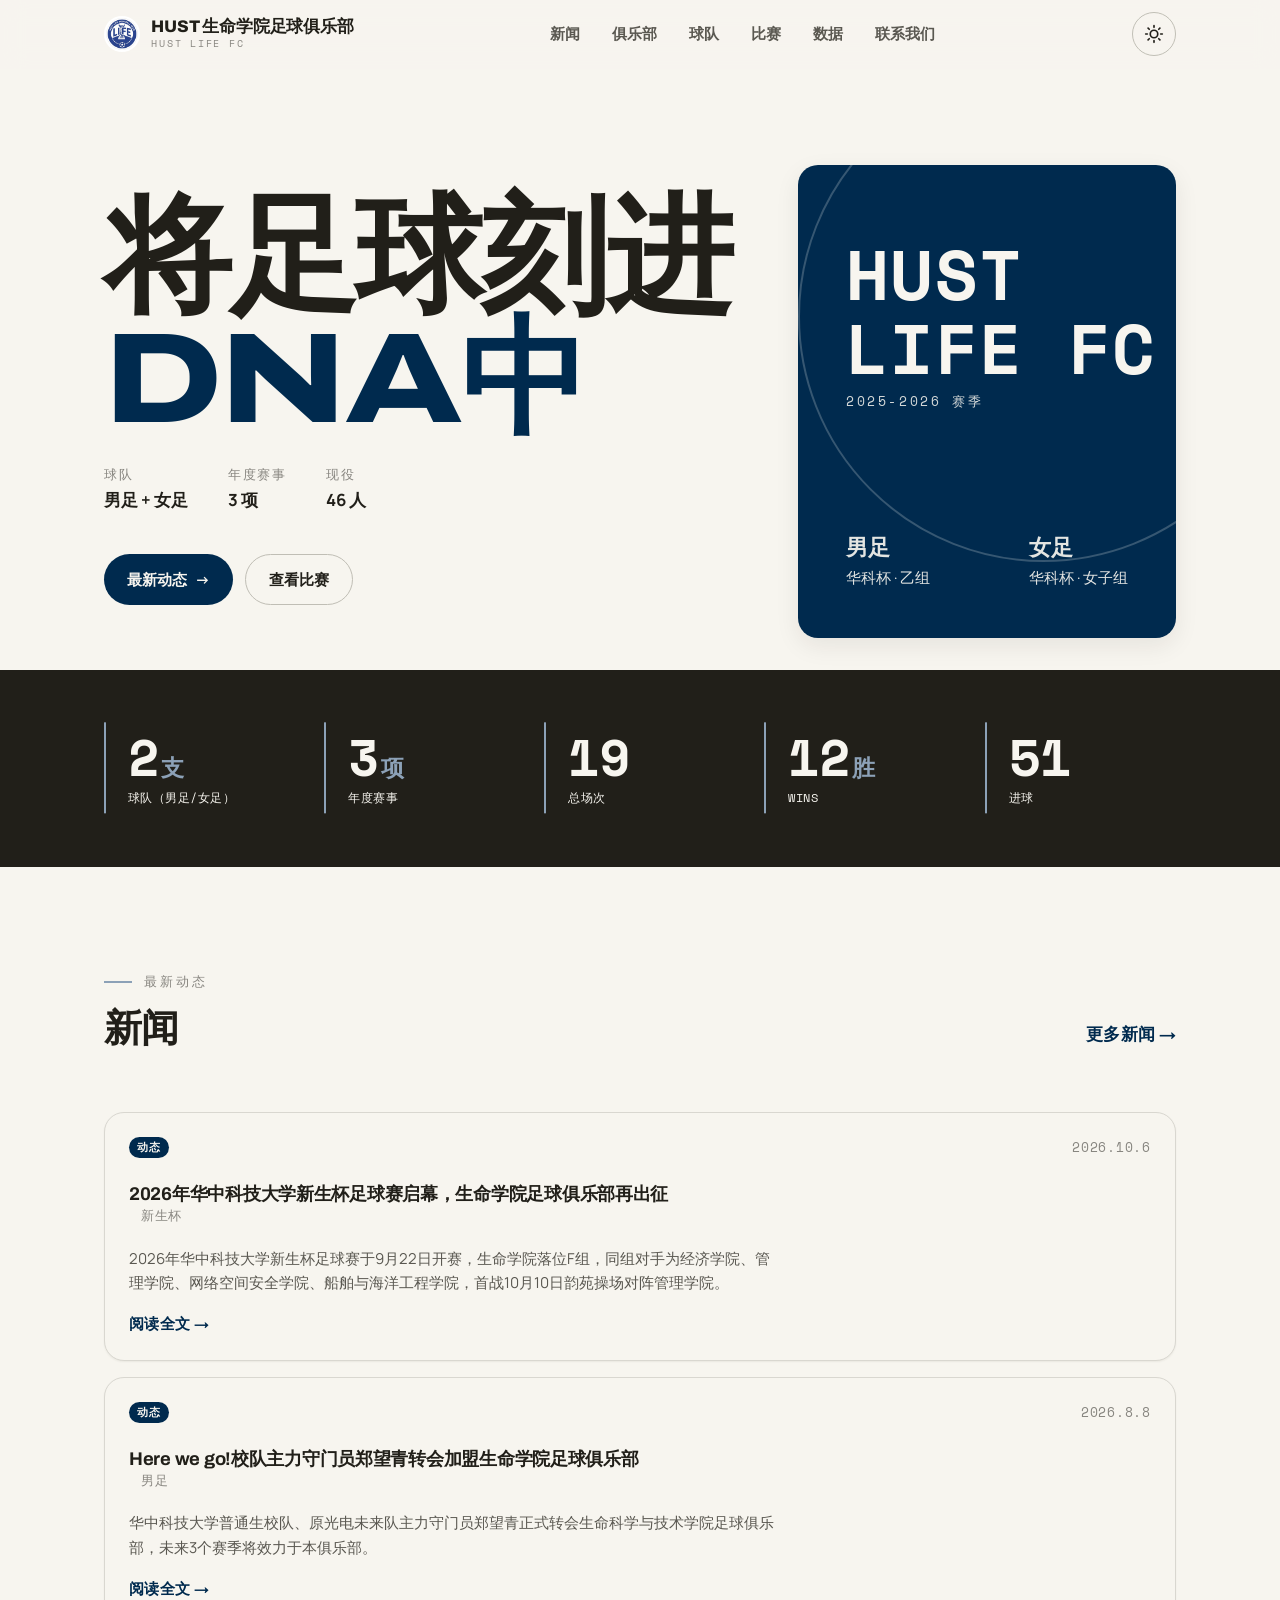
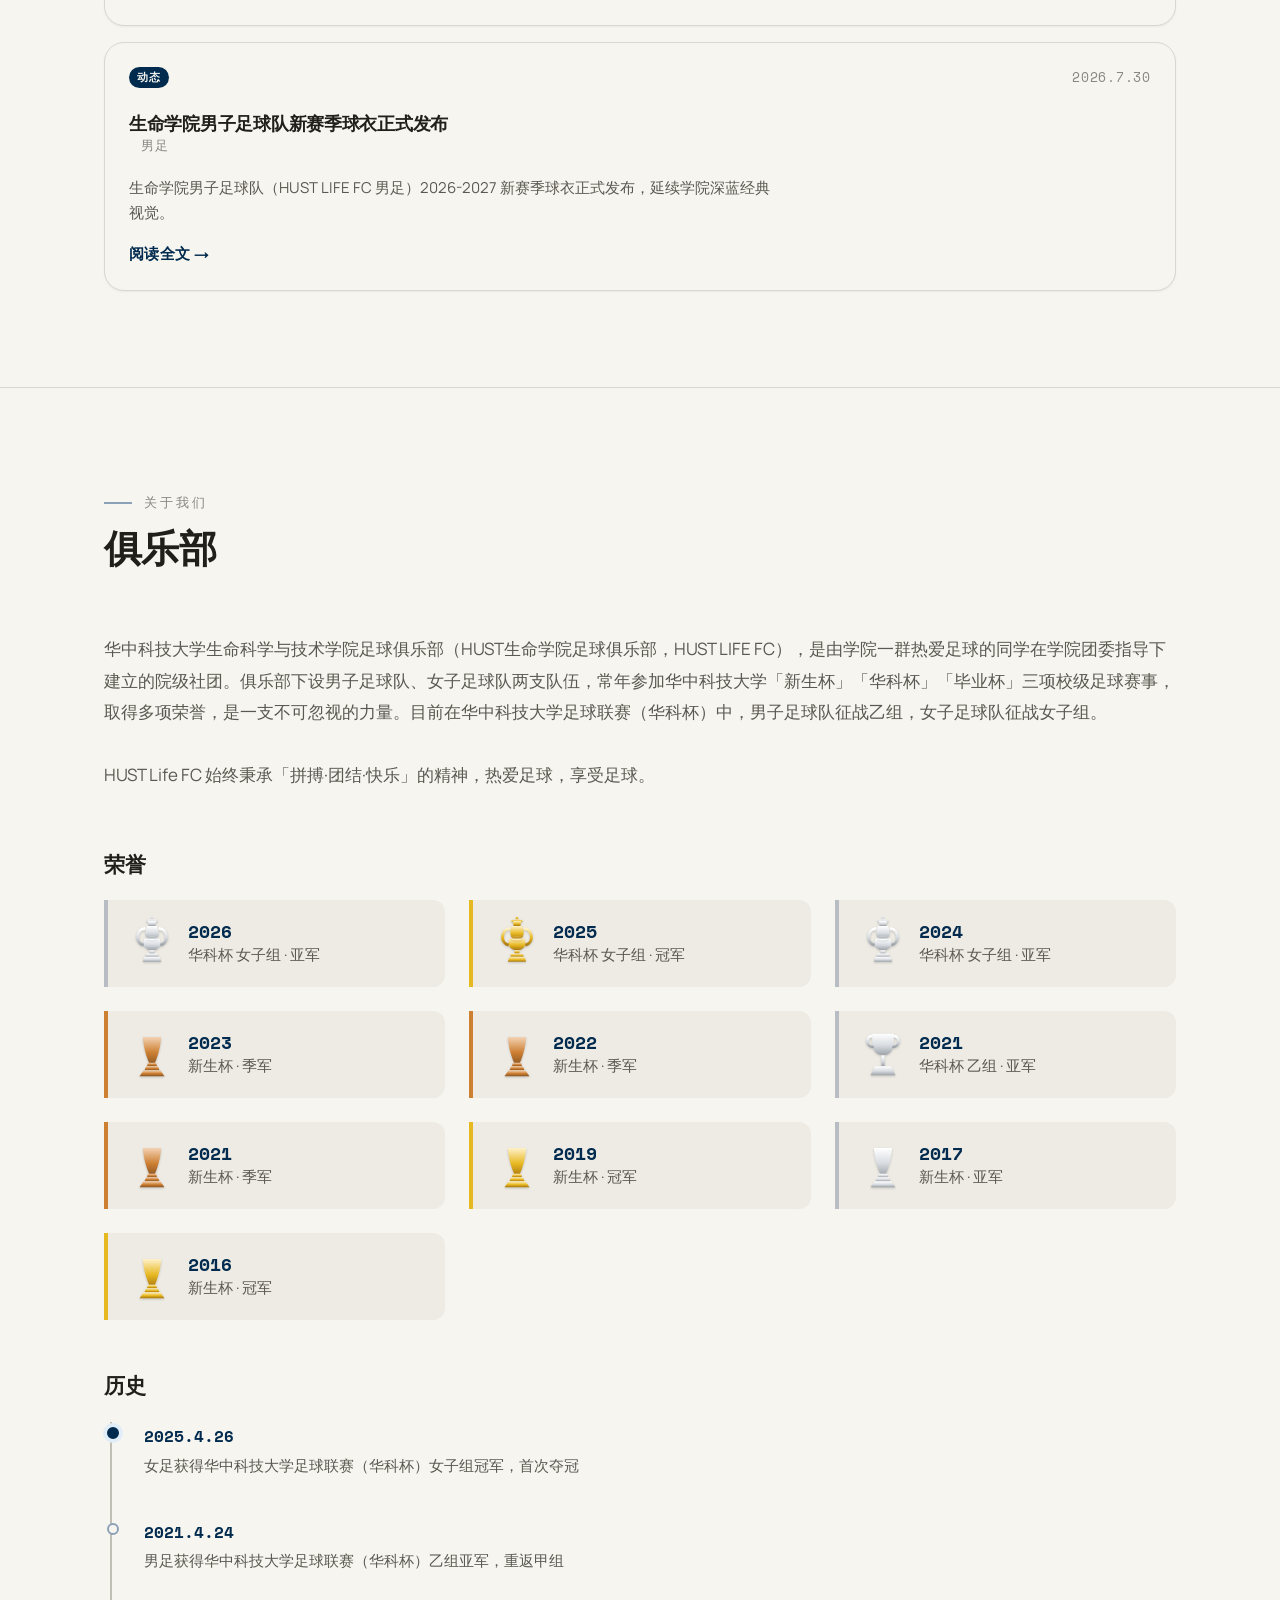
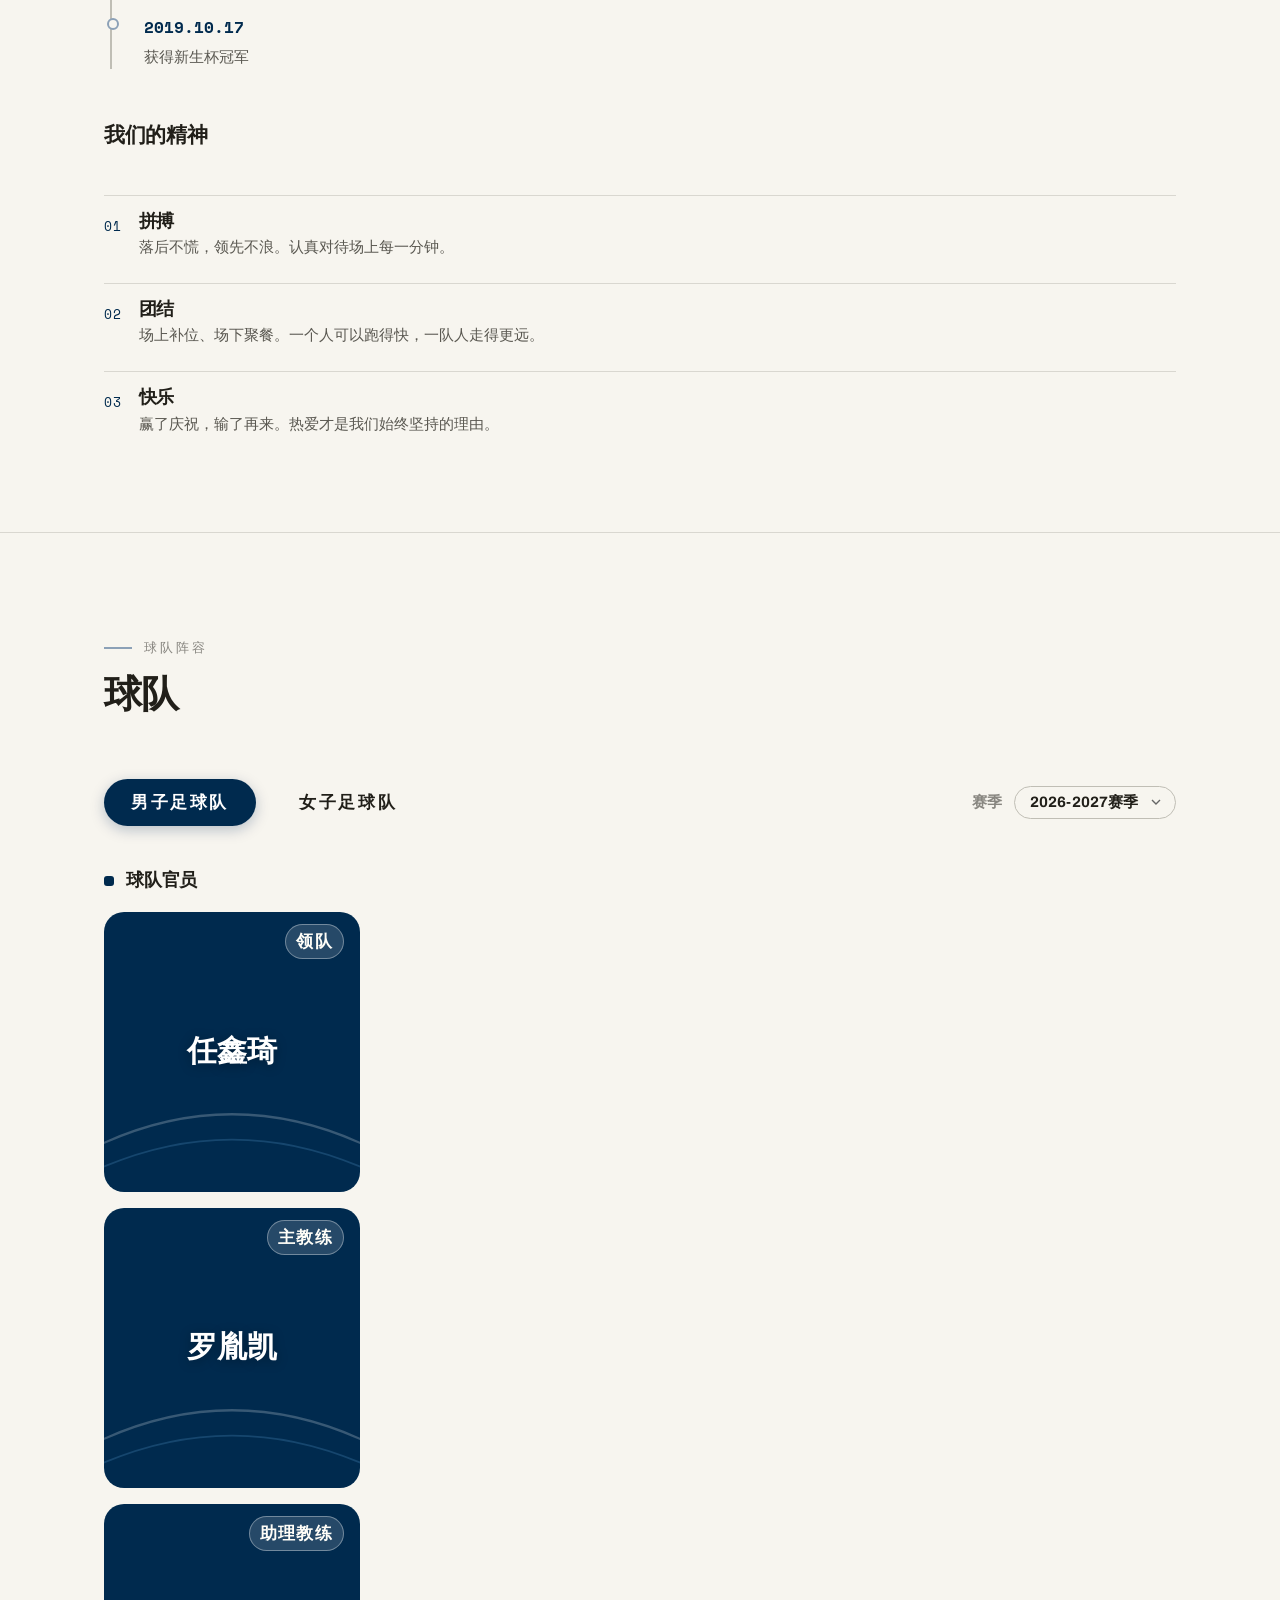
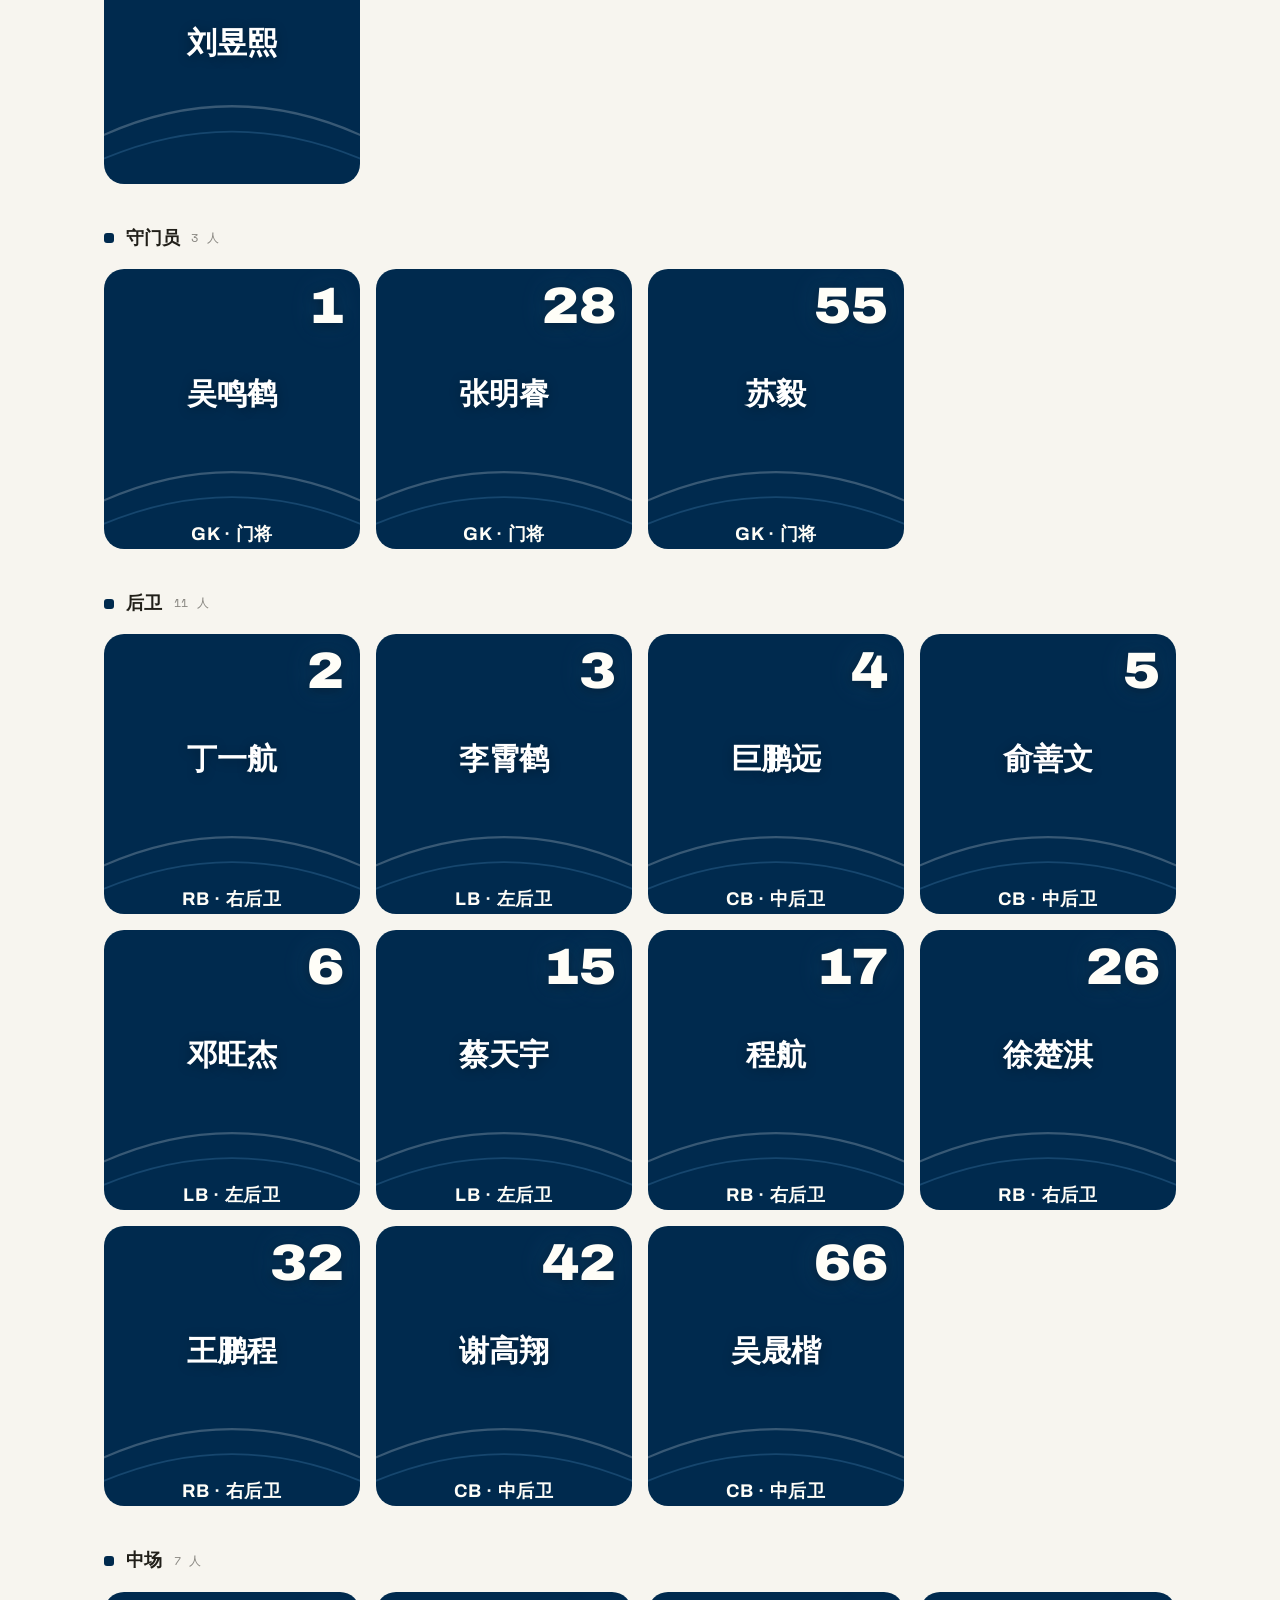
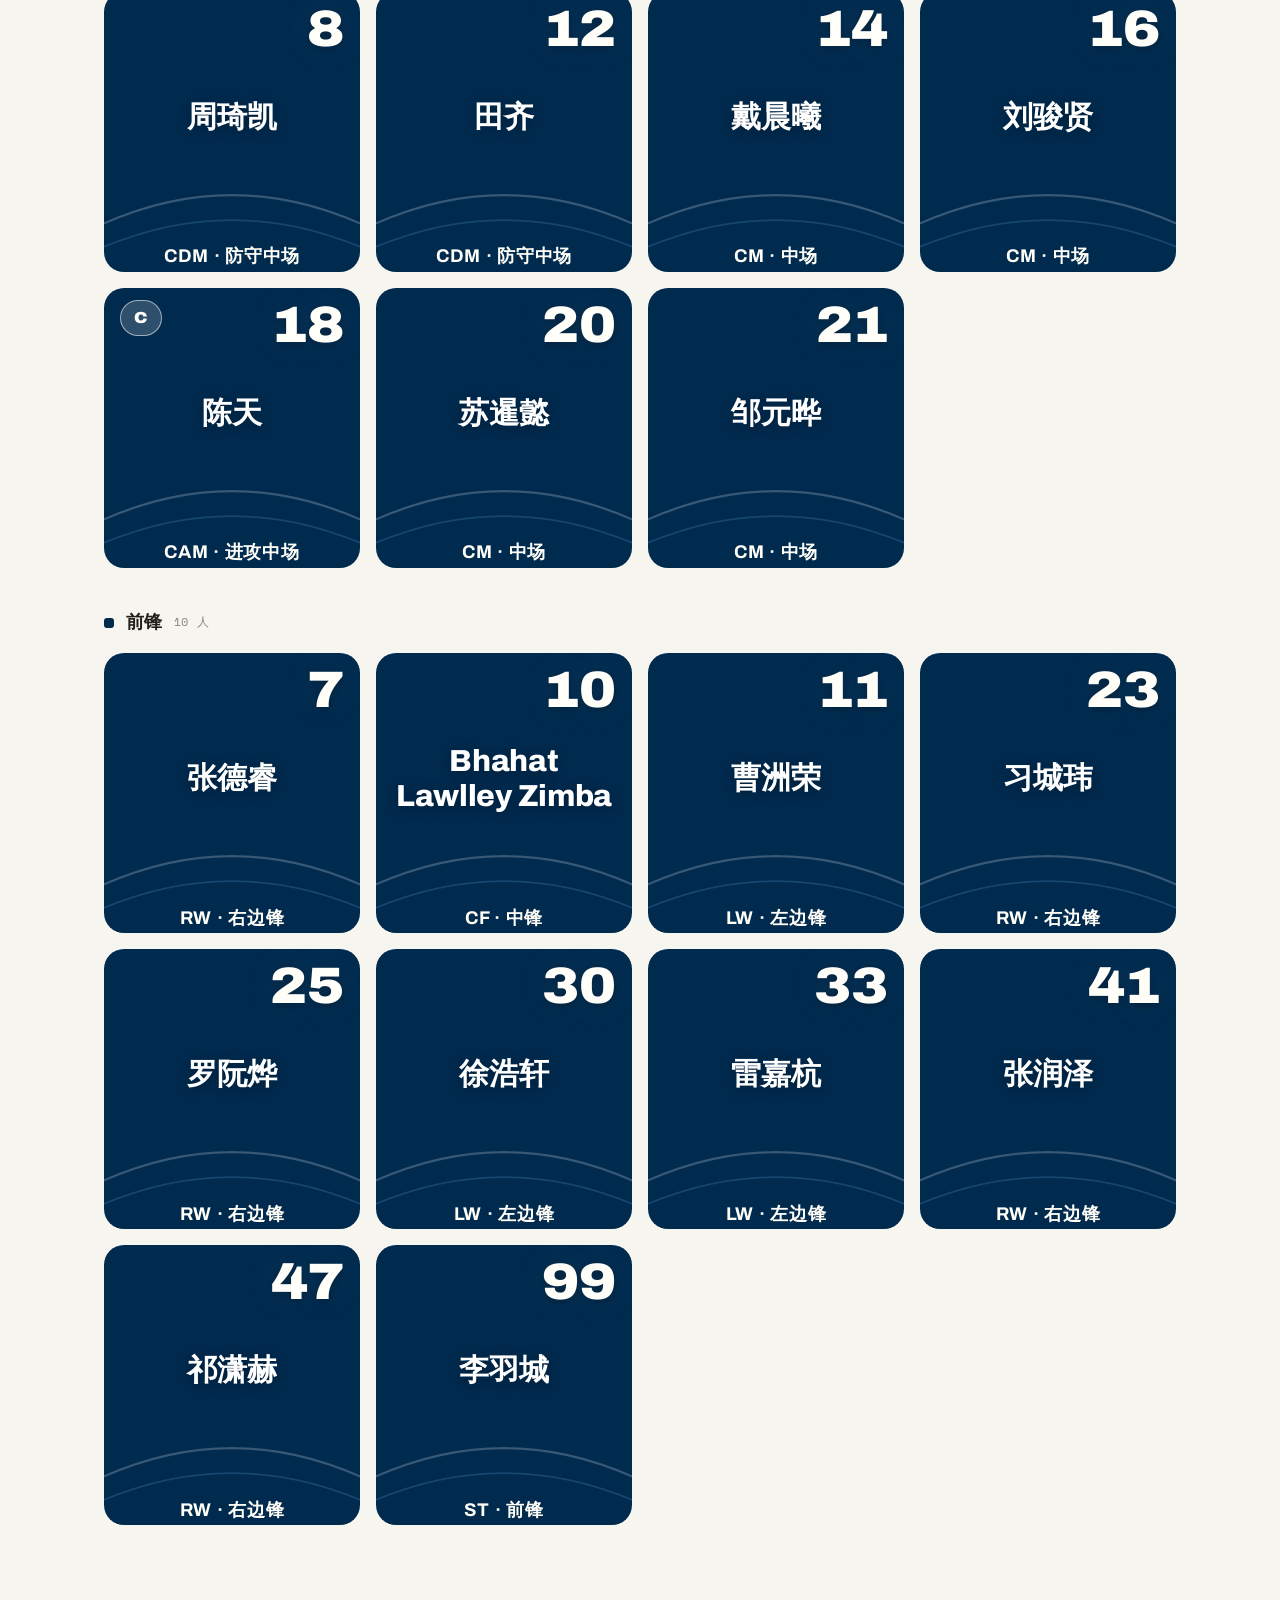
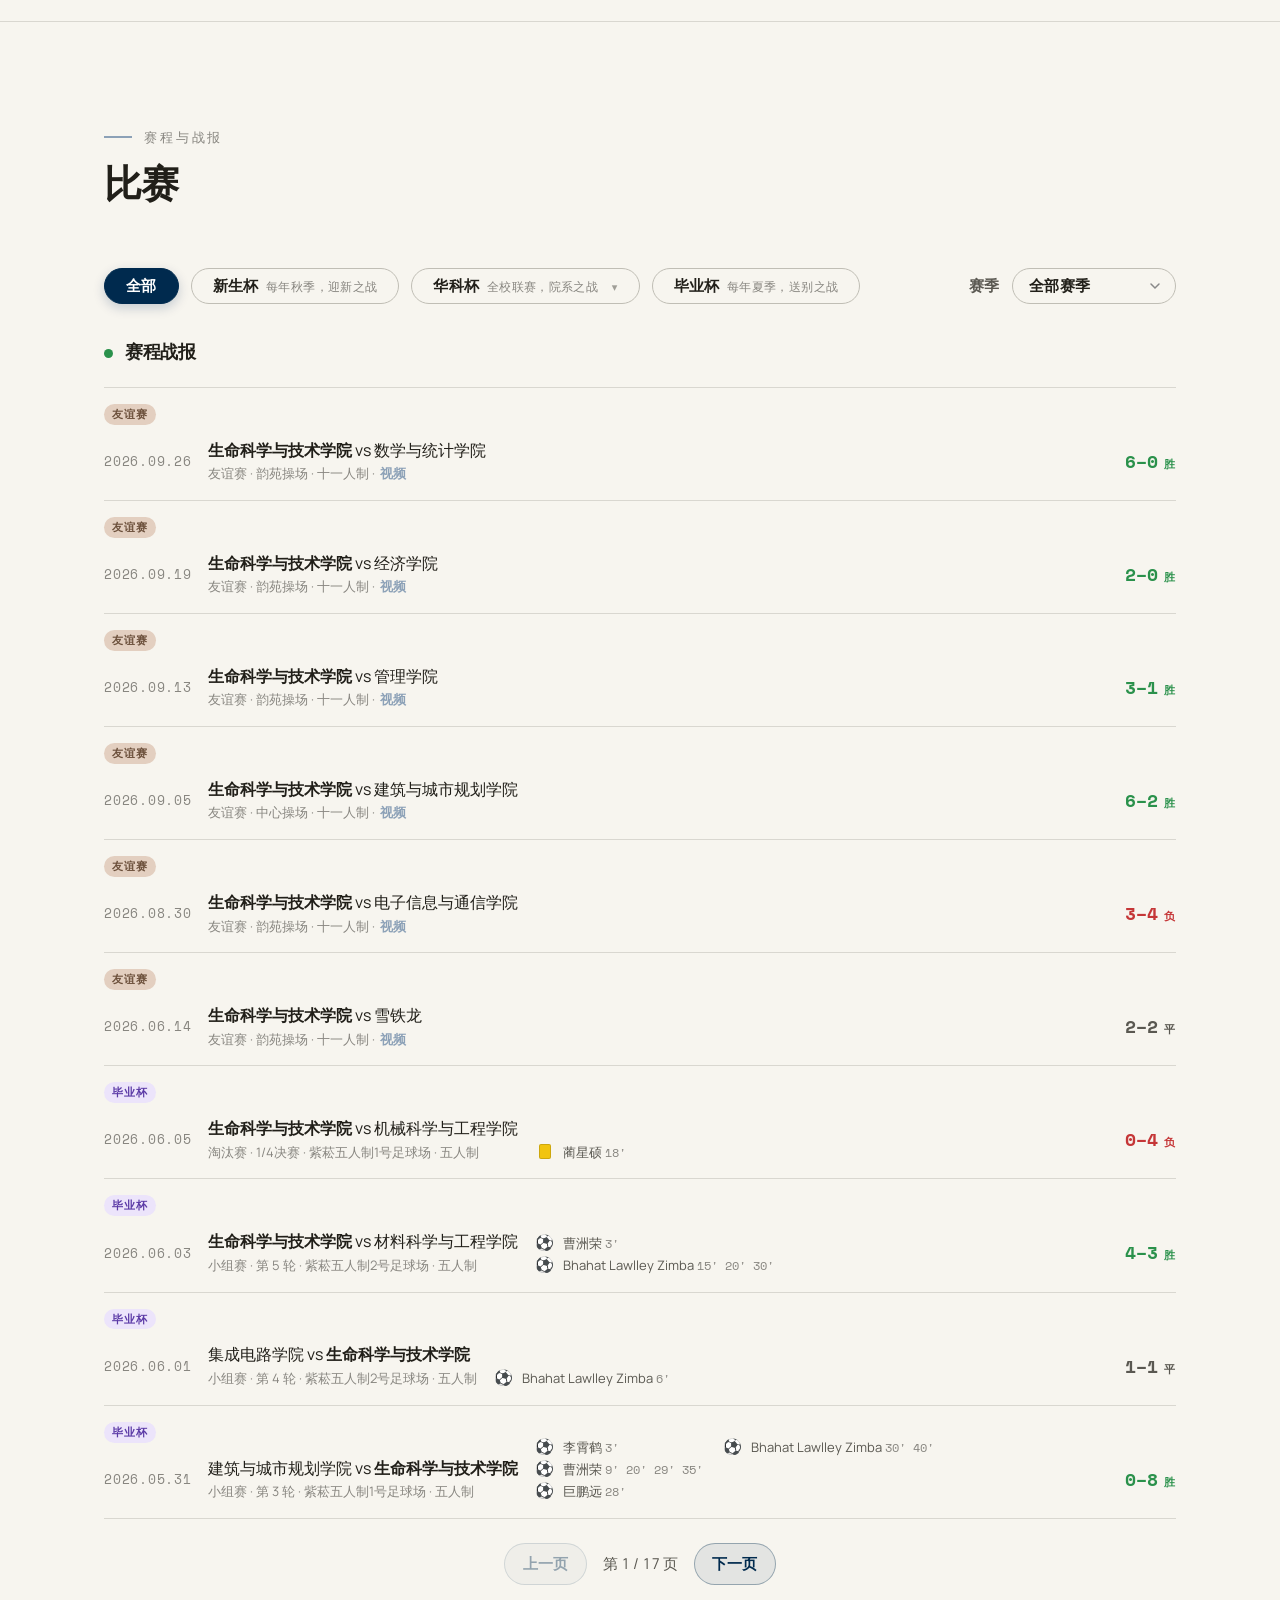
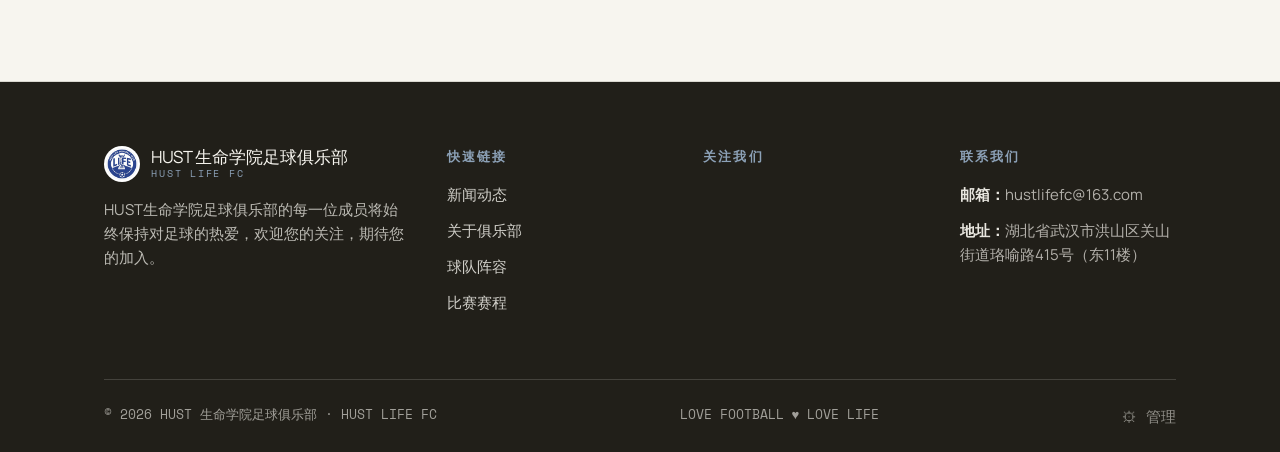
==== commit e3e8e03d: "Add files via upload" ====
--- a/index.html
+++ b/index.html
@@ -5,6 +5,15 @@
   <meta name="viewport" content="width=device-width, initial-scale=1.0" />
   <title>HUST 生命学院足球俱乐部 · HUST LIFE FC</title>
   <meta name="description" content="HUST 生命学院足球俱乐部官方站点 —— 新闻动态、球队阵容、比赛赛程与俱乐部故事。" />
+
+  <!-- Open Graph / QQ·微信分享卡片 -->
+  <meta property="og:site_name" content="HUST 生命学院足球俱乐部 · HUST LIFE FC">
+  <meta property="og:title" content="HUST 生命学院足球俱乐部 · HUST LIFE FC">
+  <meta property="og:description" content="HUST 生命学院足球俱乐部官方站点 —— 新闻动态、球队阵容、比赛赛程与俱乐部故事。">
+  <meta property="og:image" content="https://ch-ang17.github.io/hust_lifeFC_website/assets/images/logo-transparent.png">
+  <meta property="og:url" content="https://ch-ang17.github.io/hust_lifeFC_website/">
+  <meta property="og:type" content="website">
+  <meta name="twitter:card" content="summary">
 
   <!-- 预加载队徽（首屏关键资源） -->
   <link rel="preload" as="image" href="assets/images/logo-transparent.png" />
@@ -254,6 +263,6 @@
     </div>
   </div>
 
-  <script src="assets/js/app.js?v=20260831a"></script>
+  <script src="assets/js/app.js?v=20261006a"></script>
 </body>
 </html>
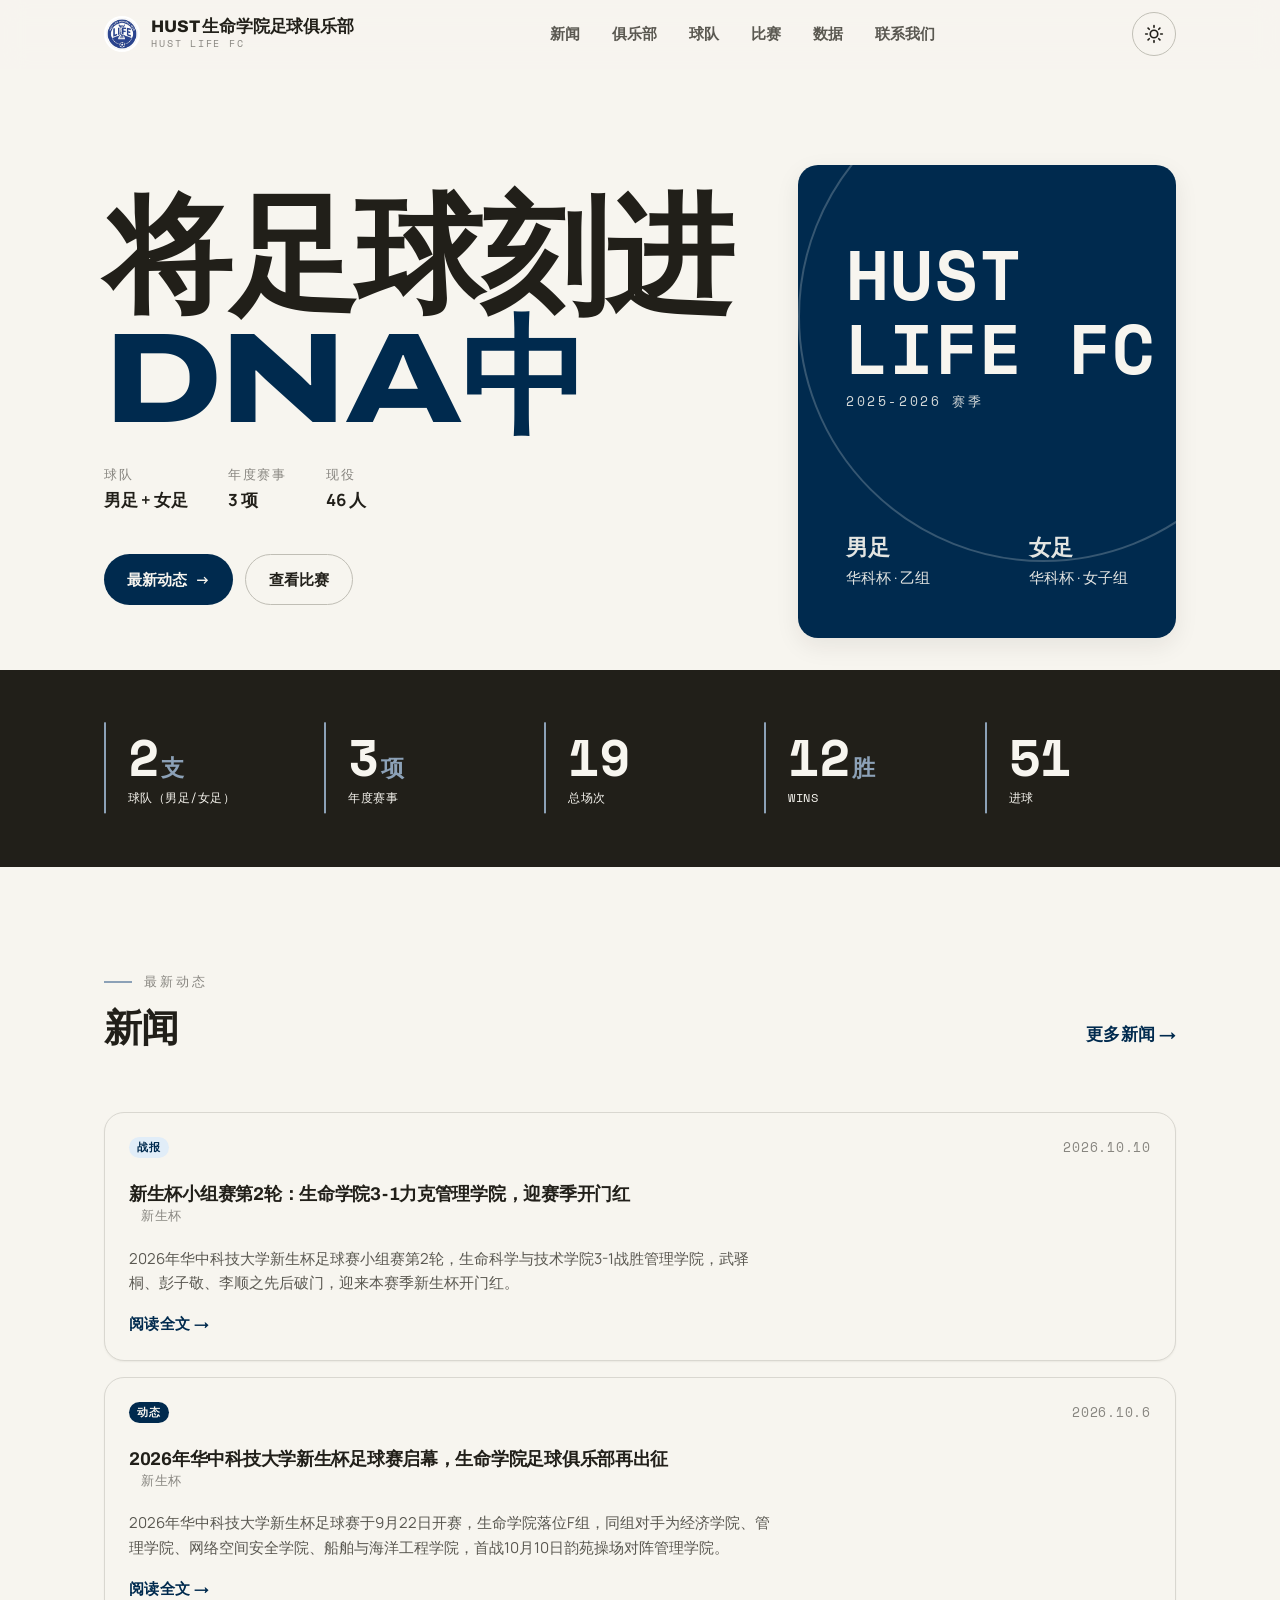
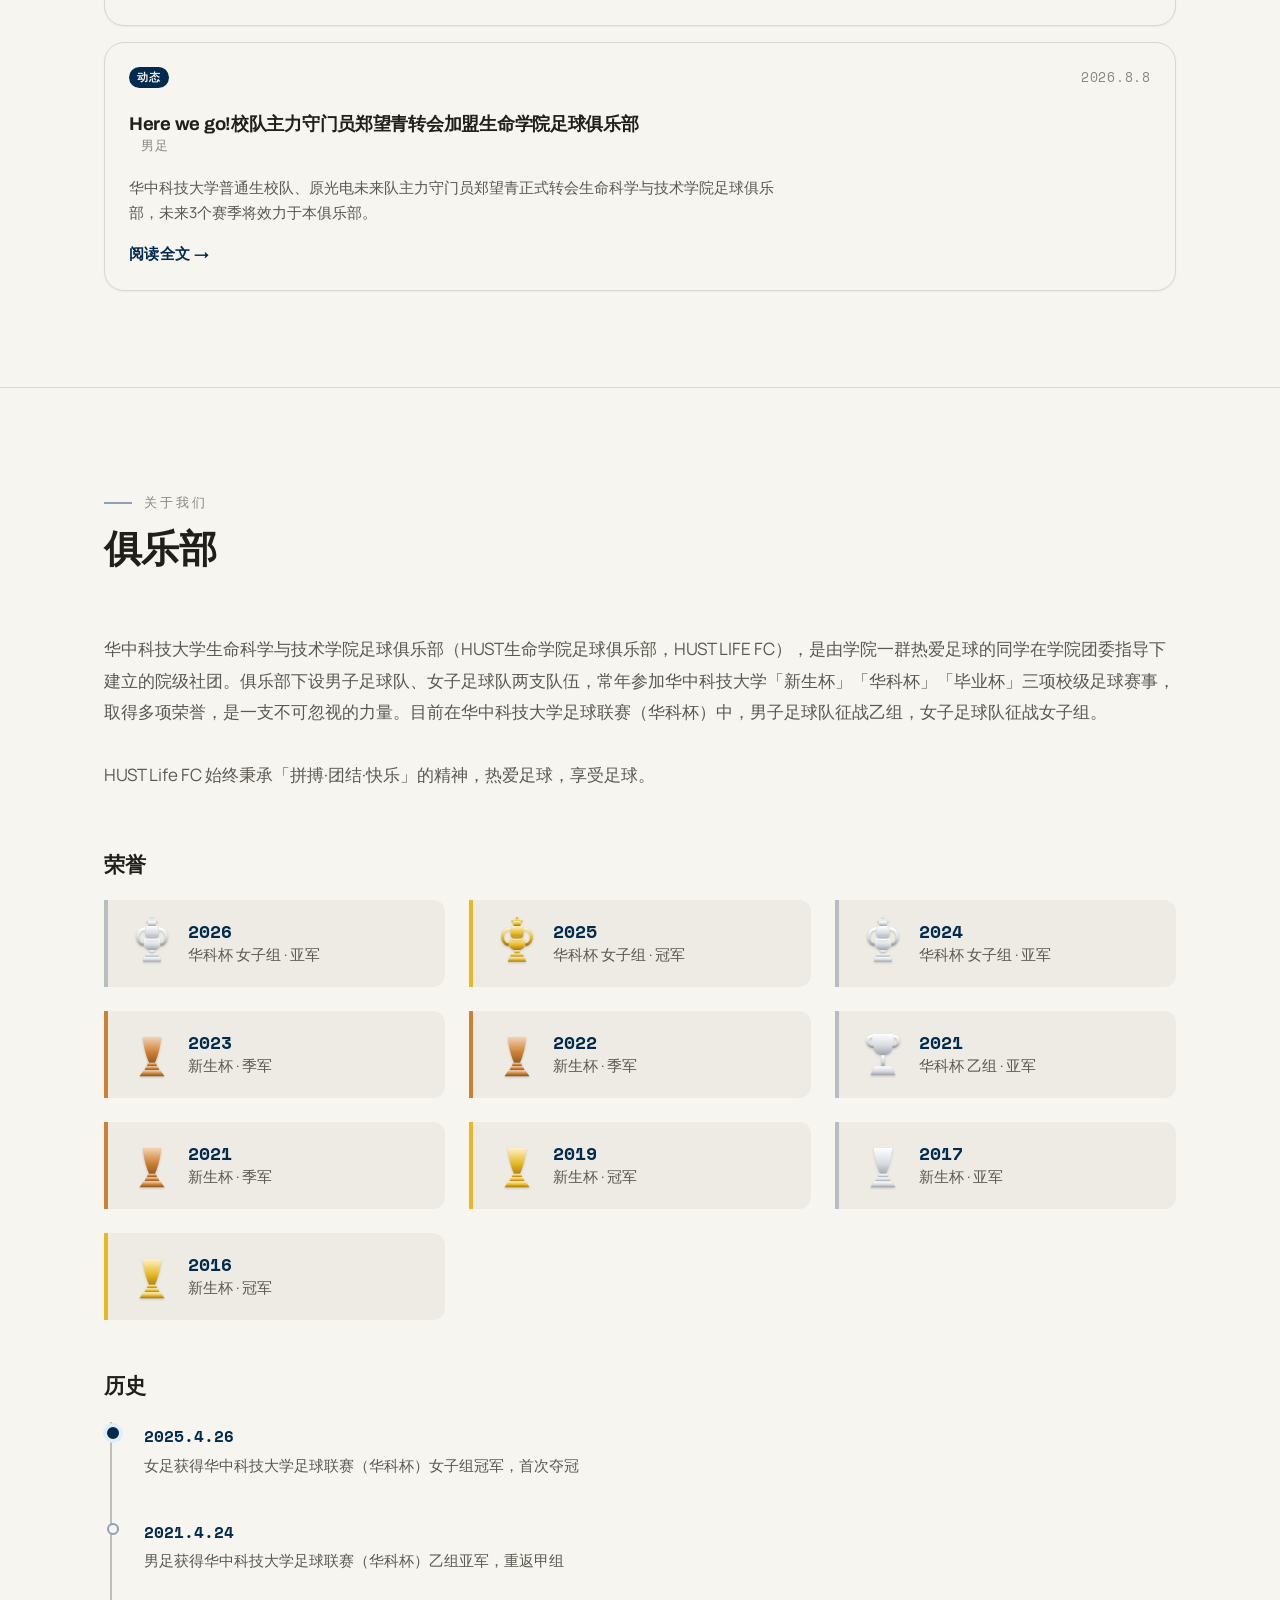
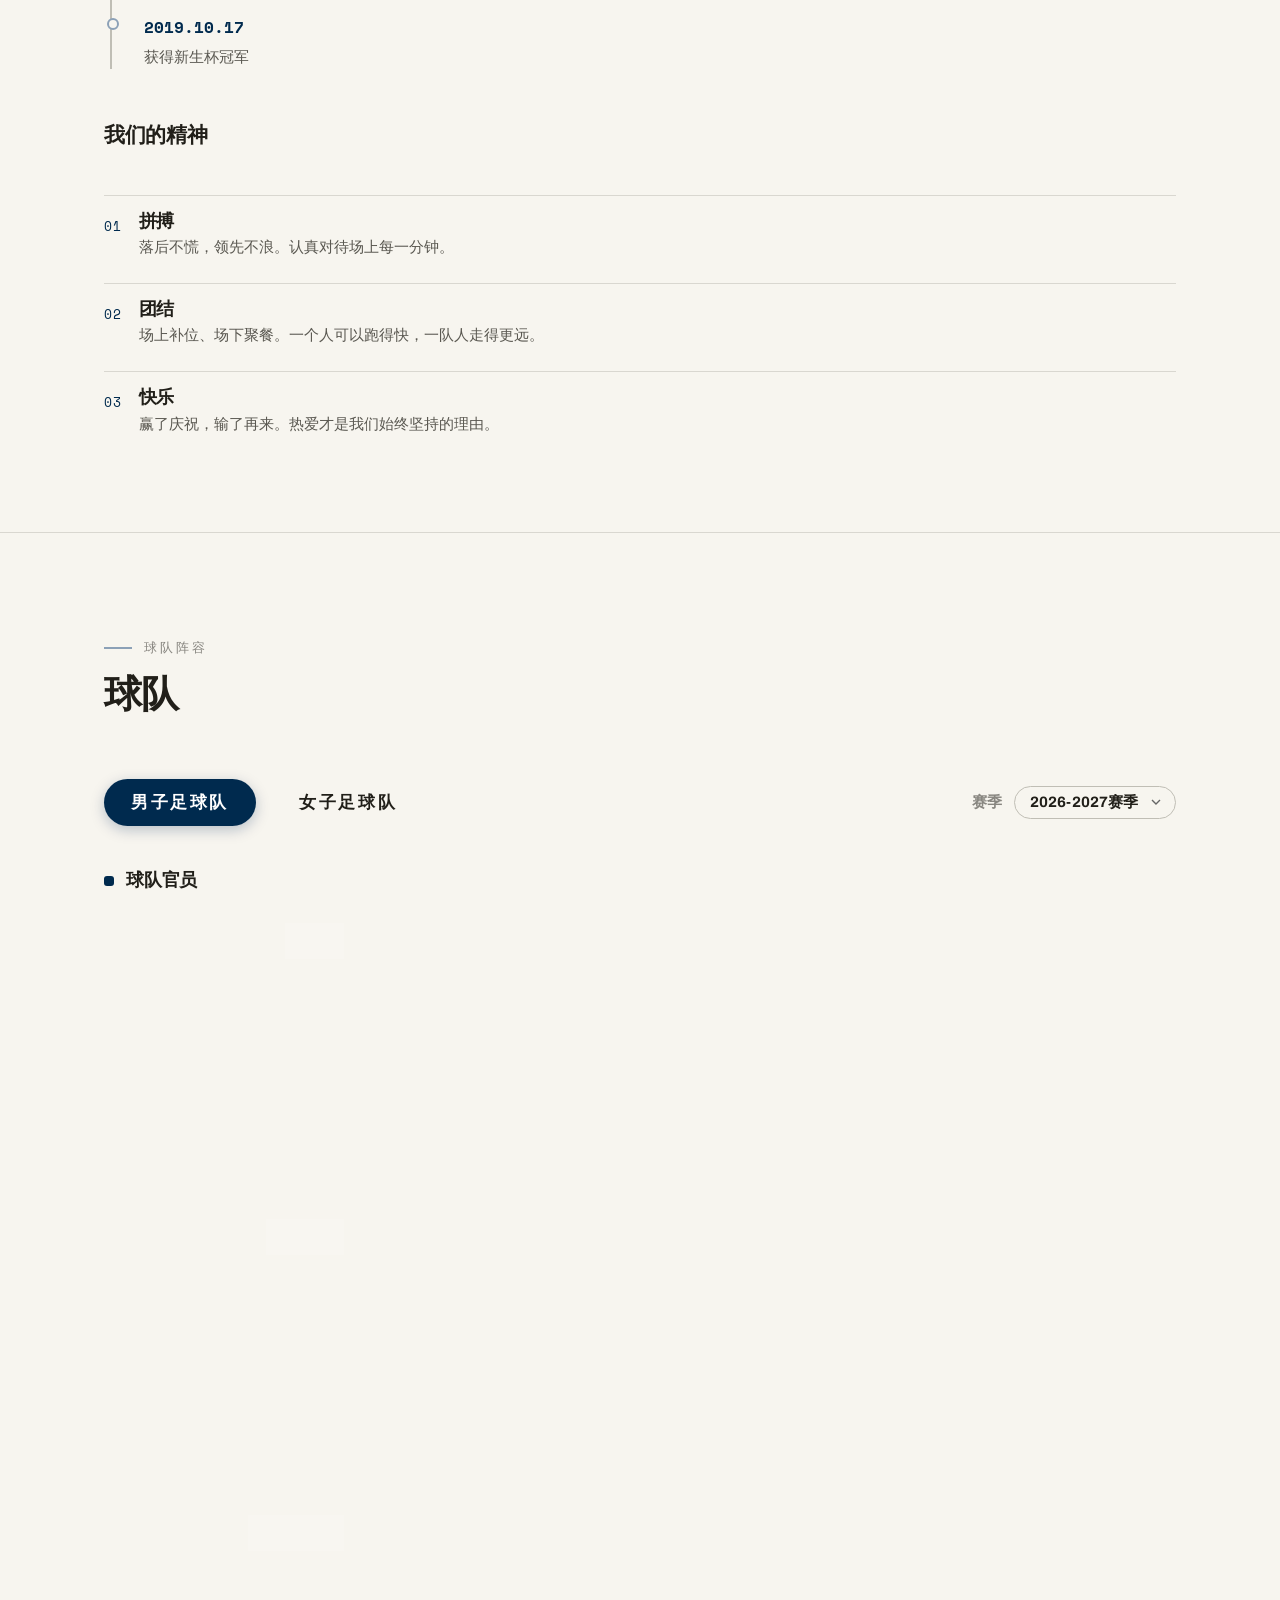
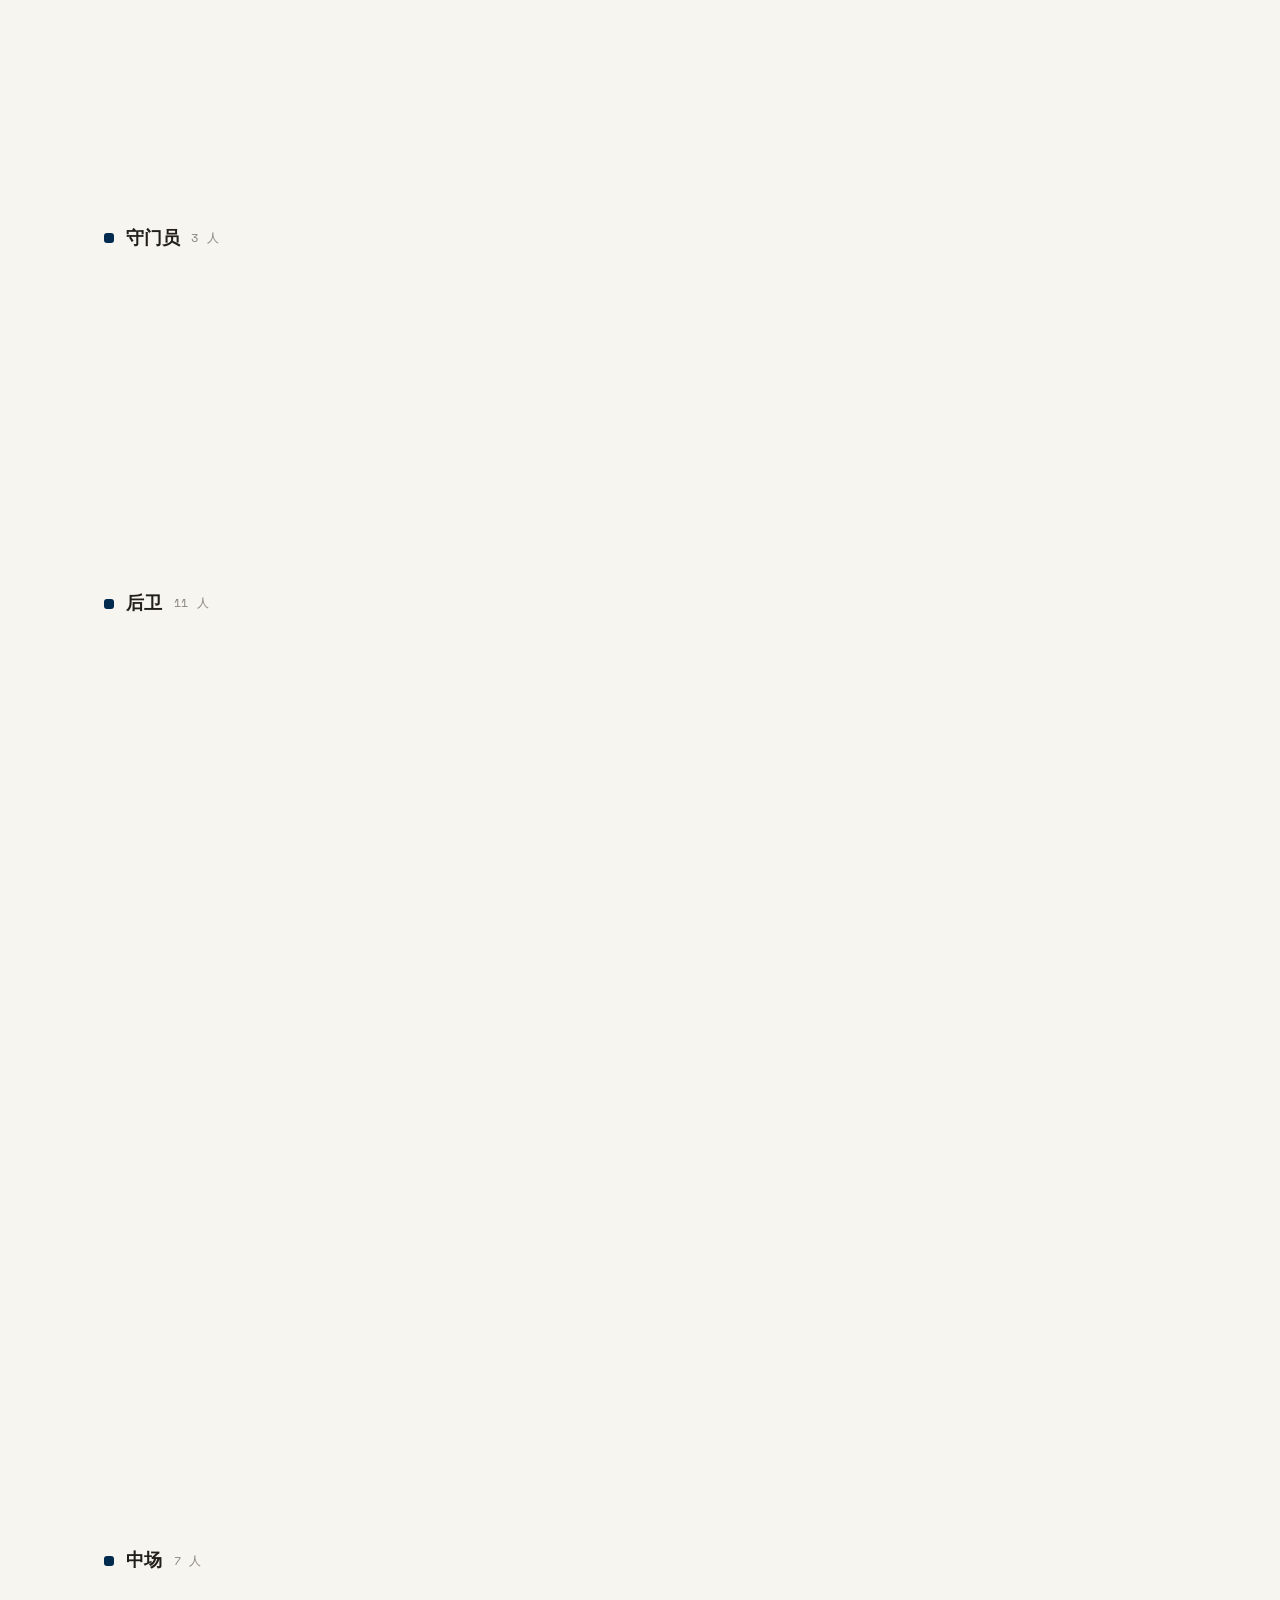
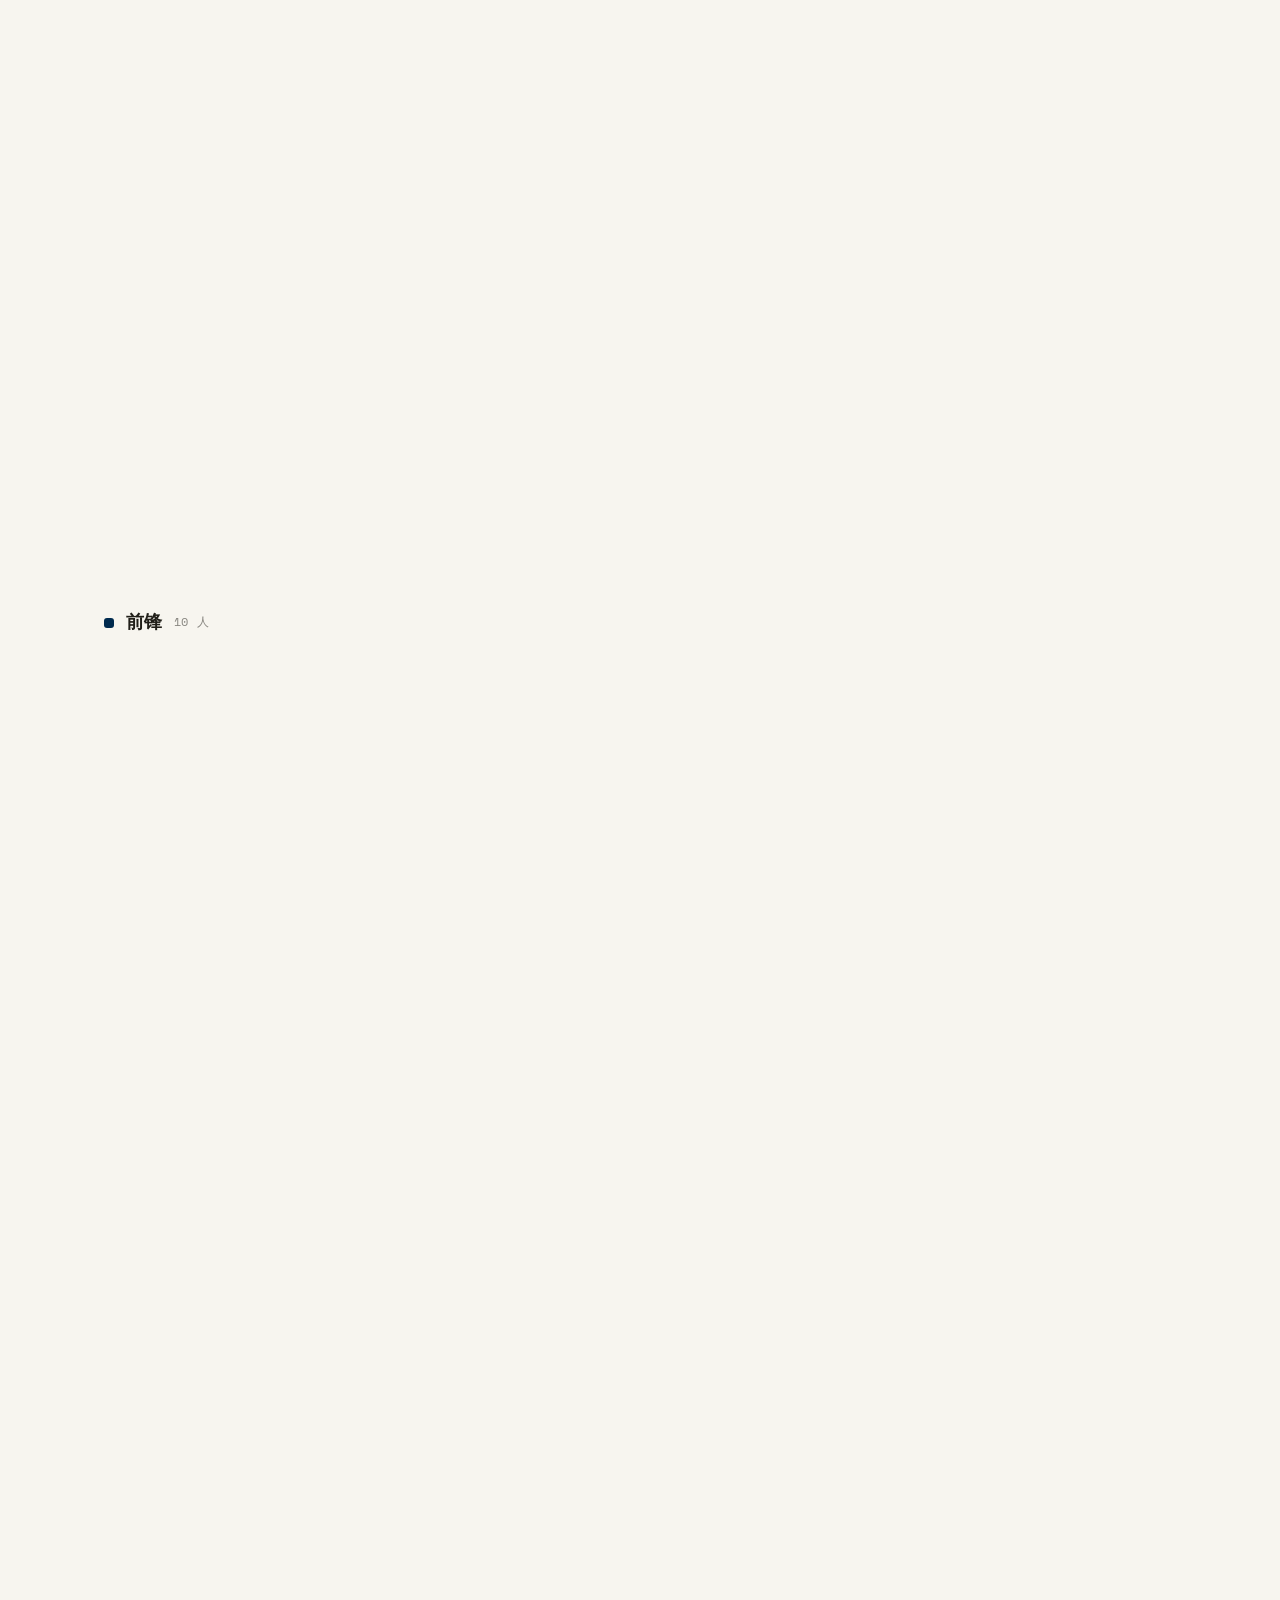
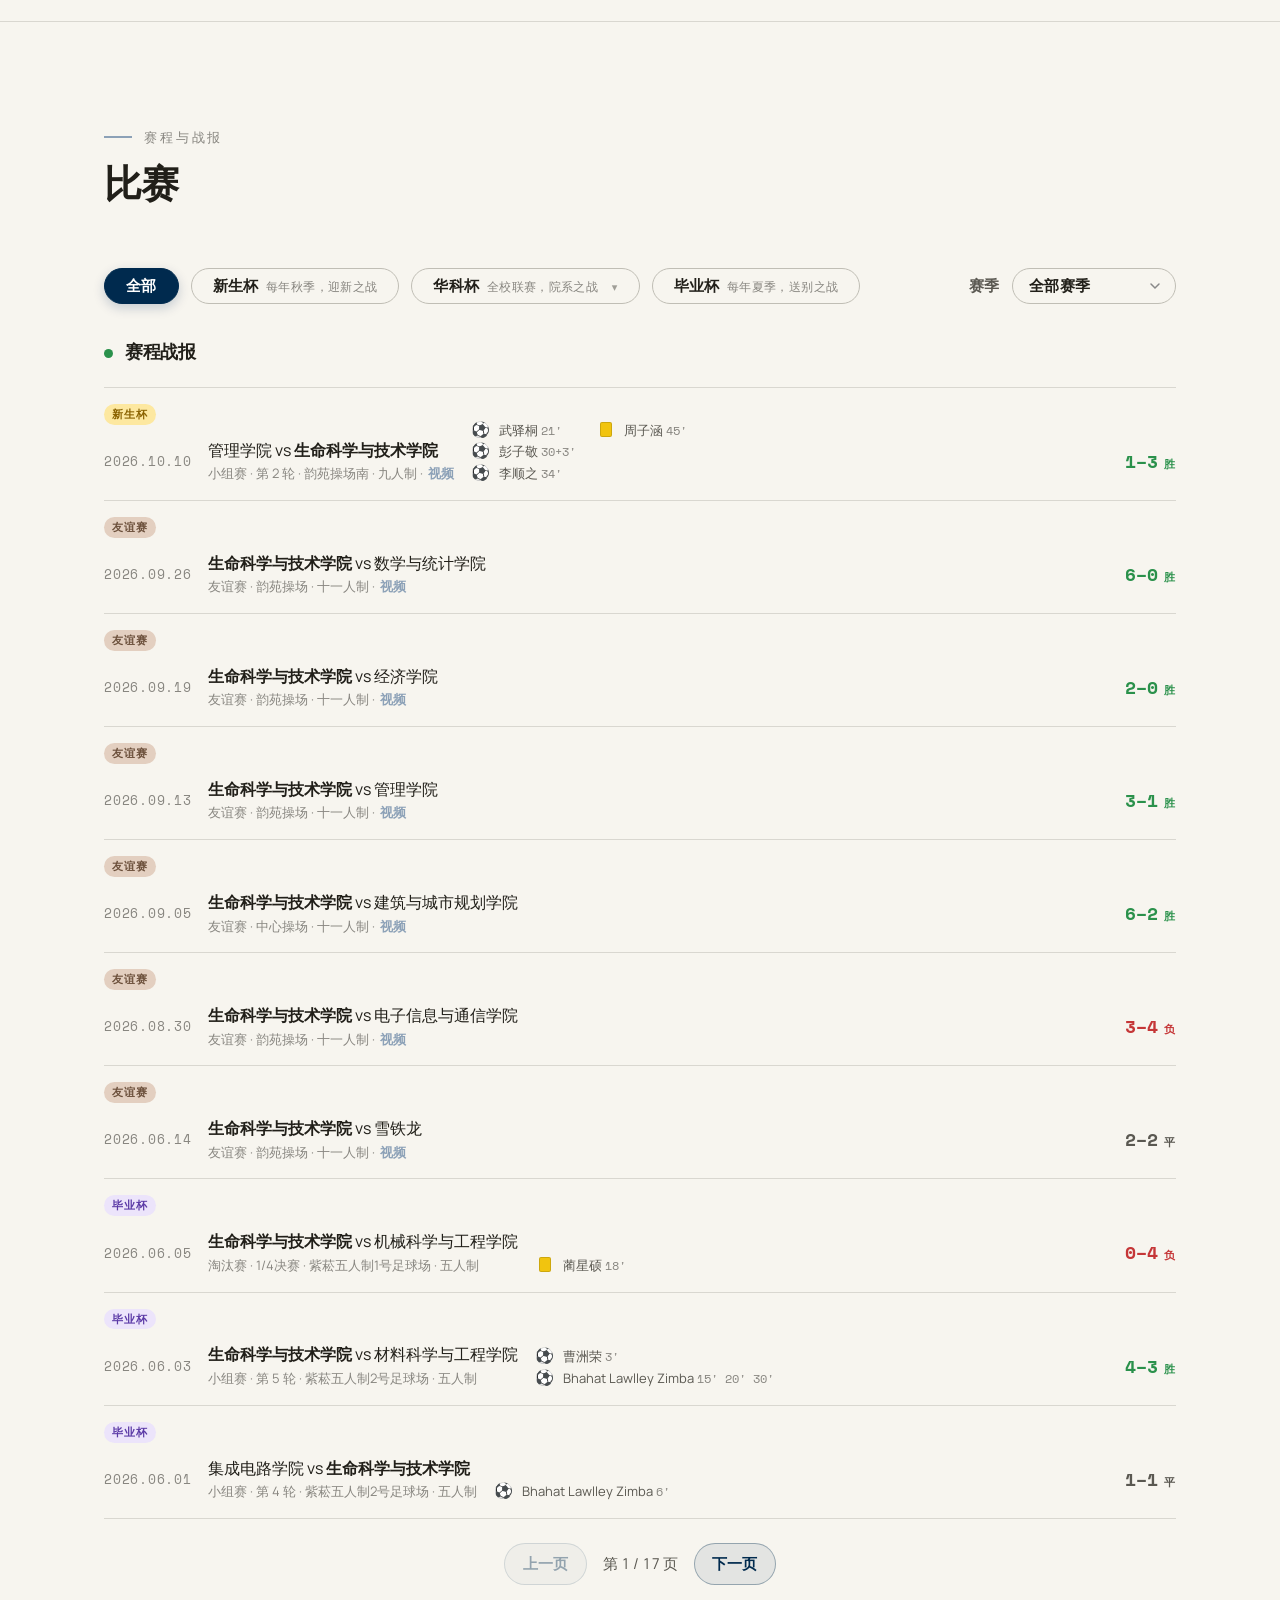
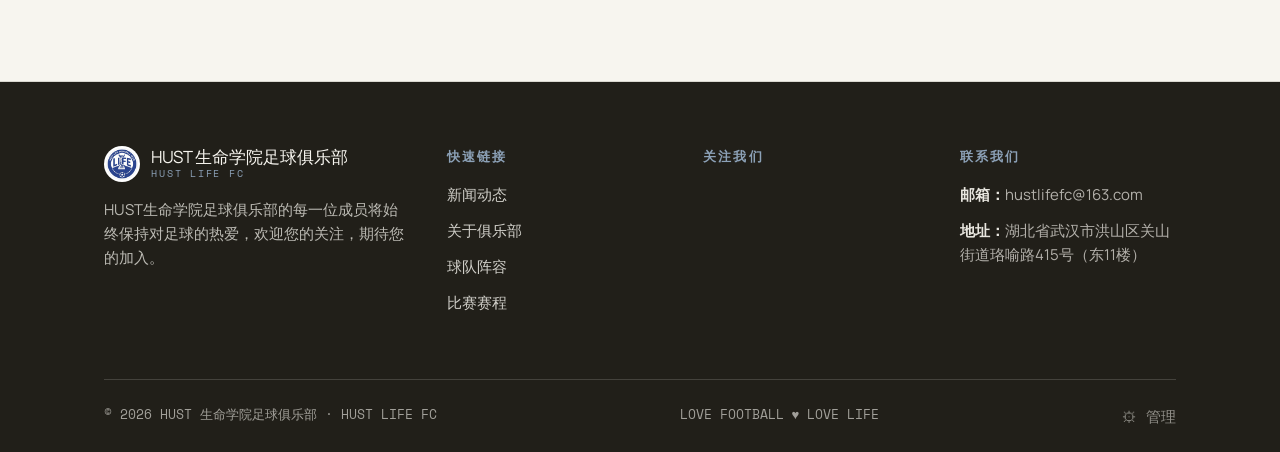
==== commit 1854c5c7: "Add files via upload" ====
--- a/index.html
+++ b/index.html
@@ -263,6 +263,6 @@
     </div>
   </div>
 
-  <script src="assets/js/app.js?v=20261006a"></script>
+  <script src="assets/js/app.js?v=20261010b"></script>
 </body>
 </html>
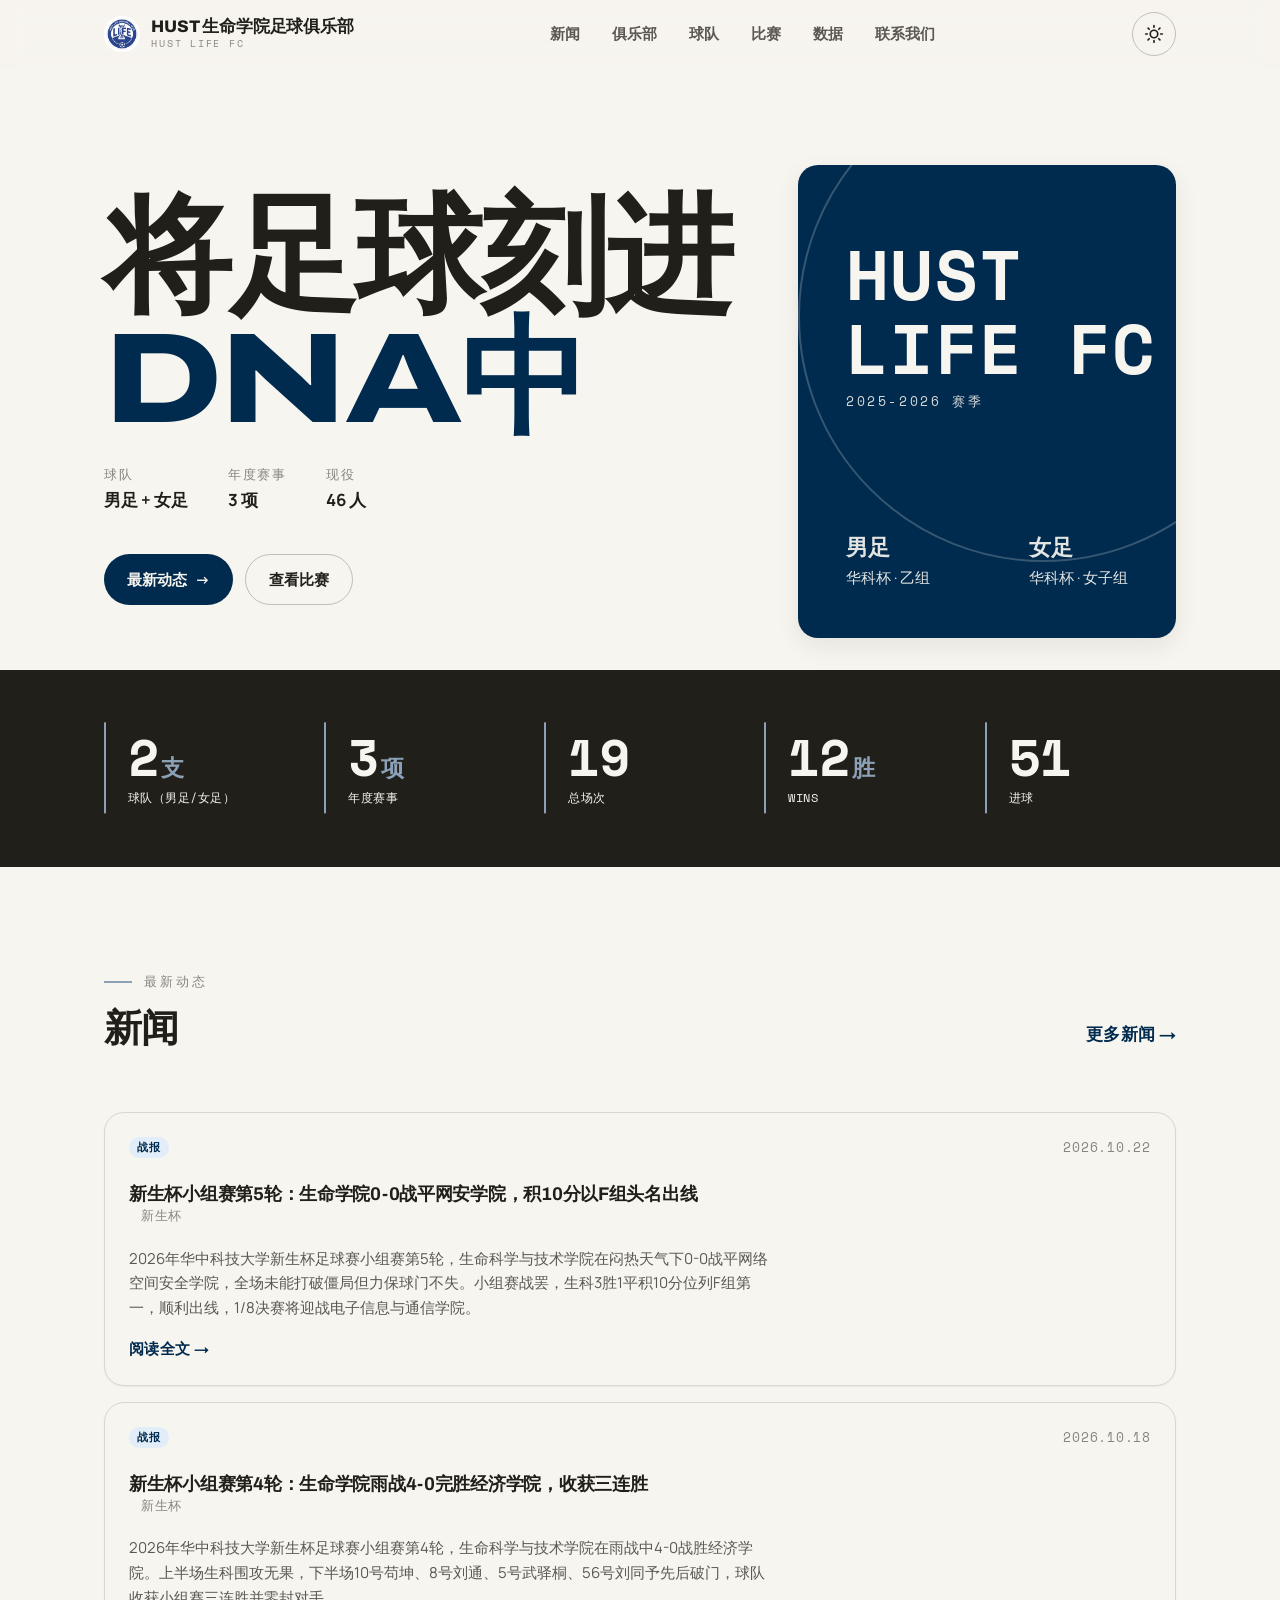
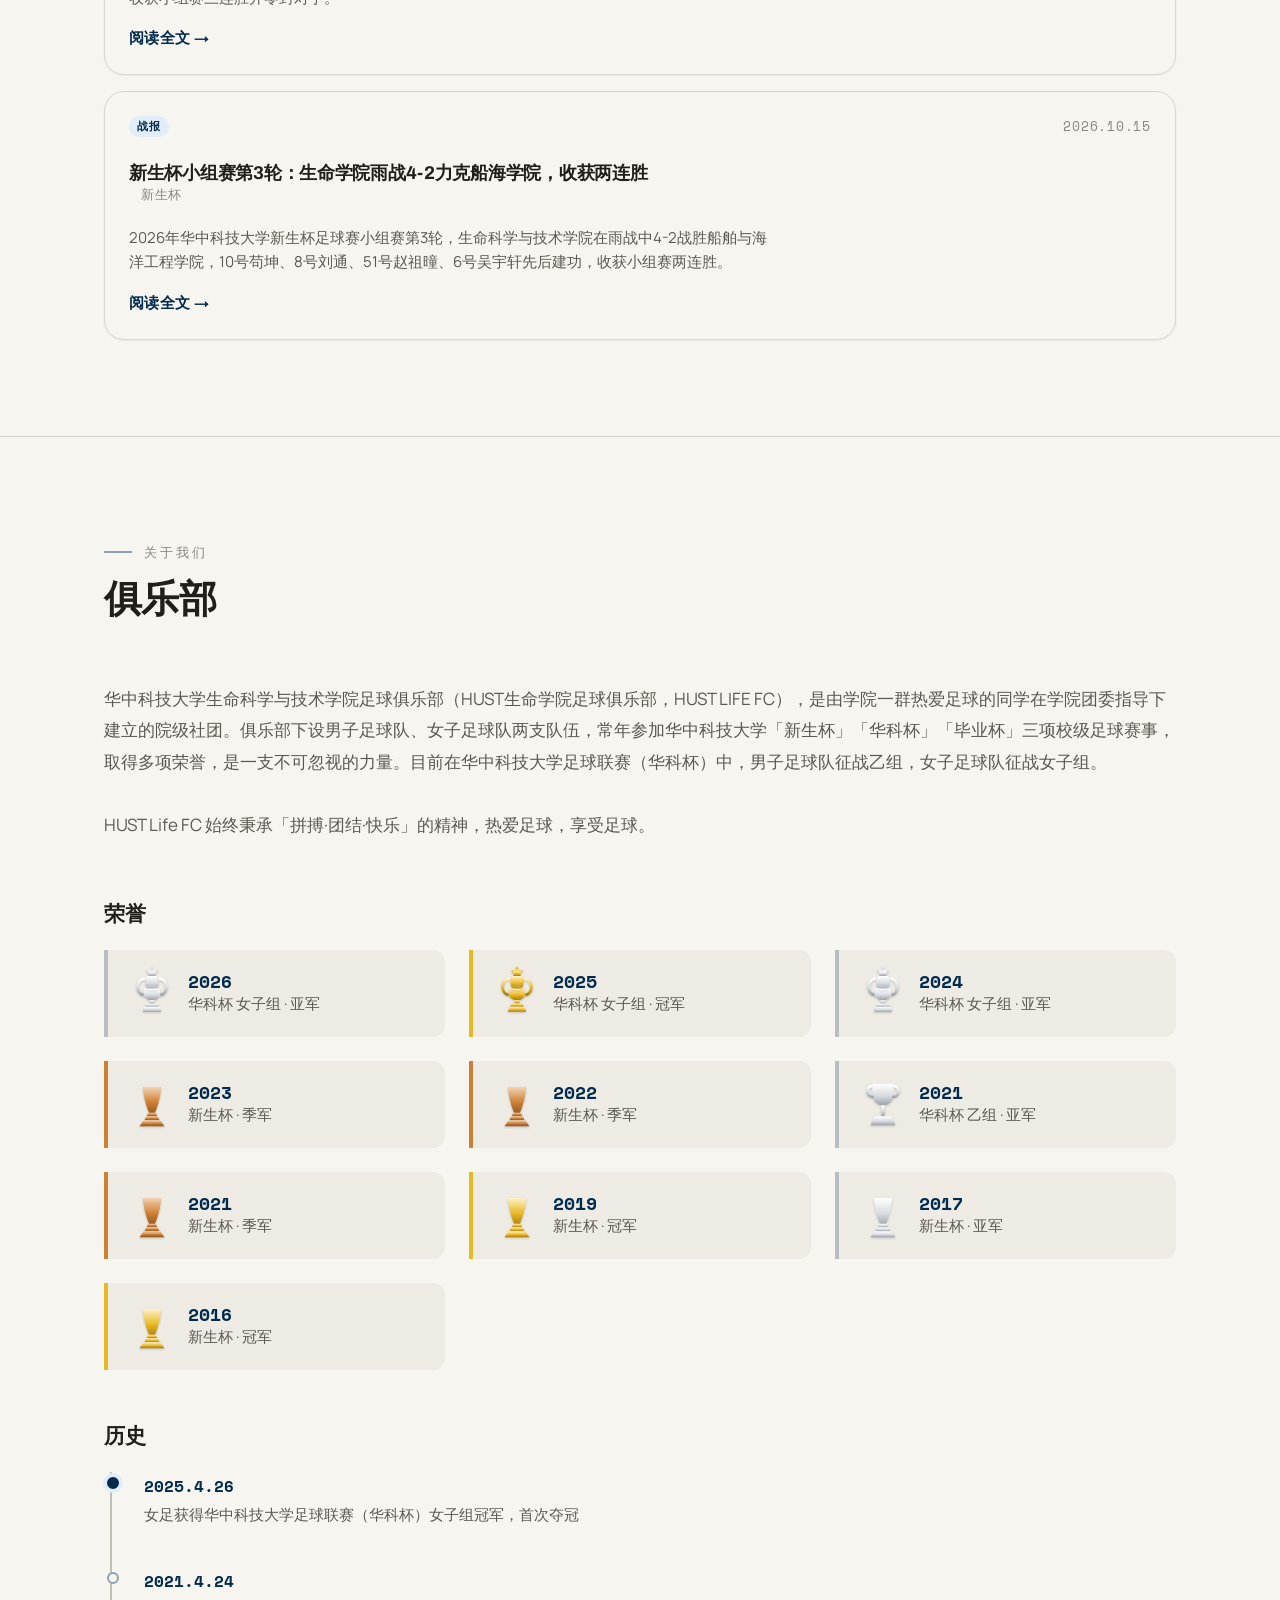
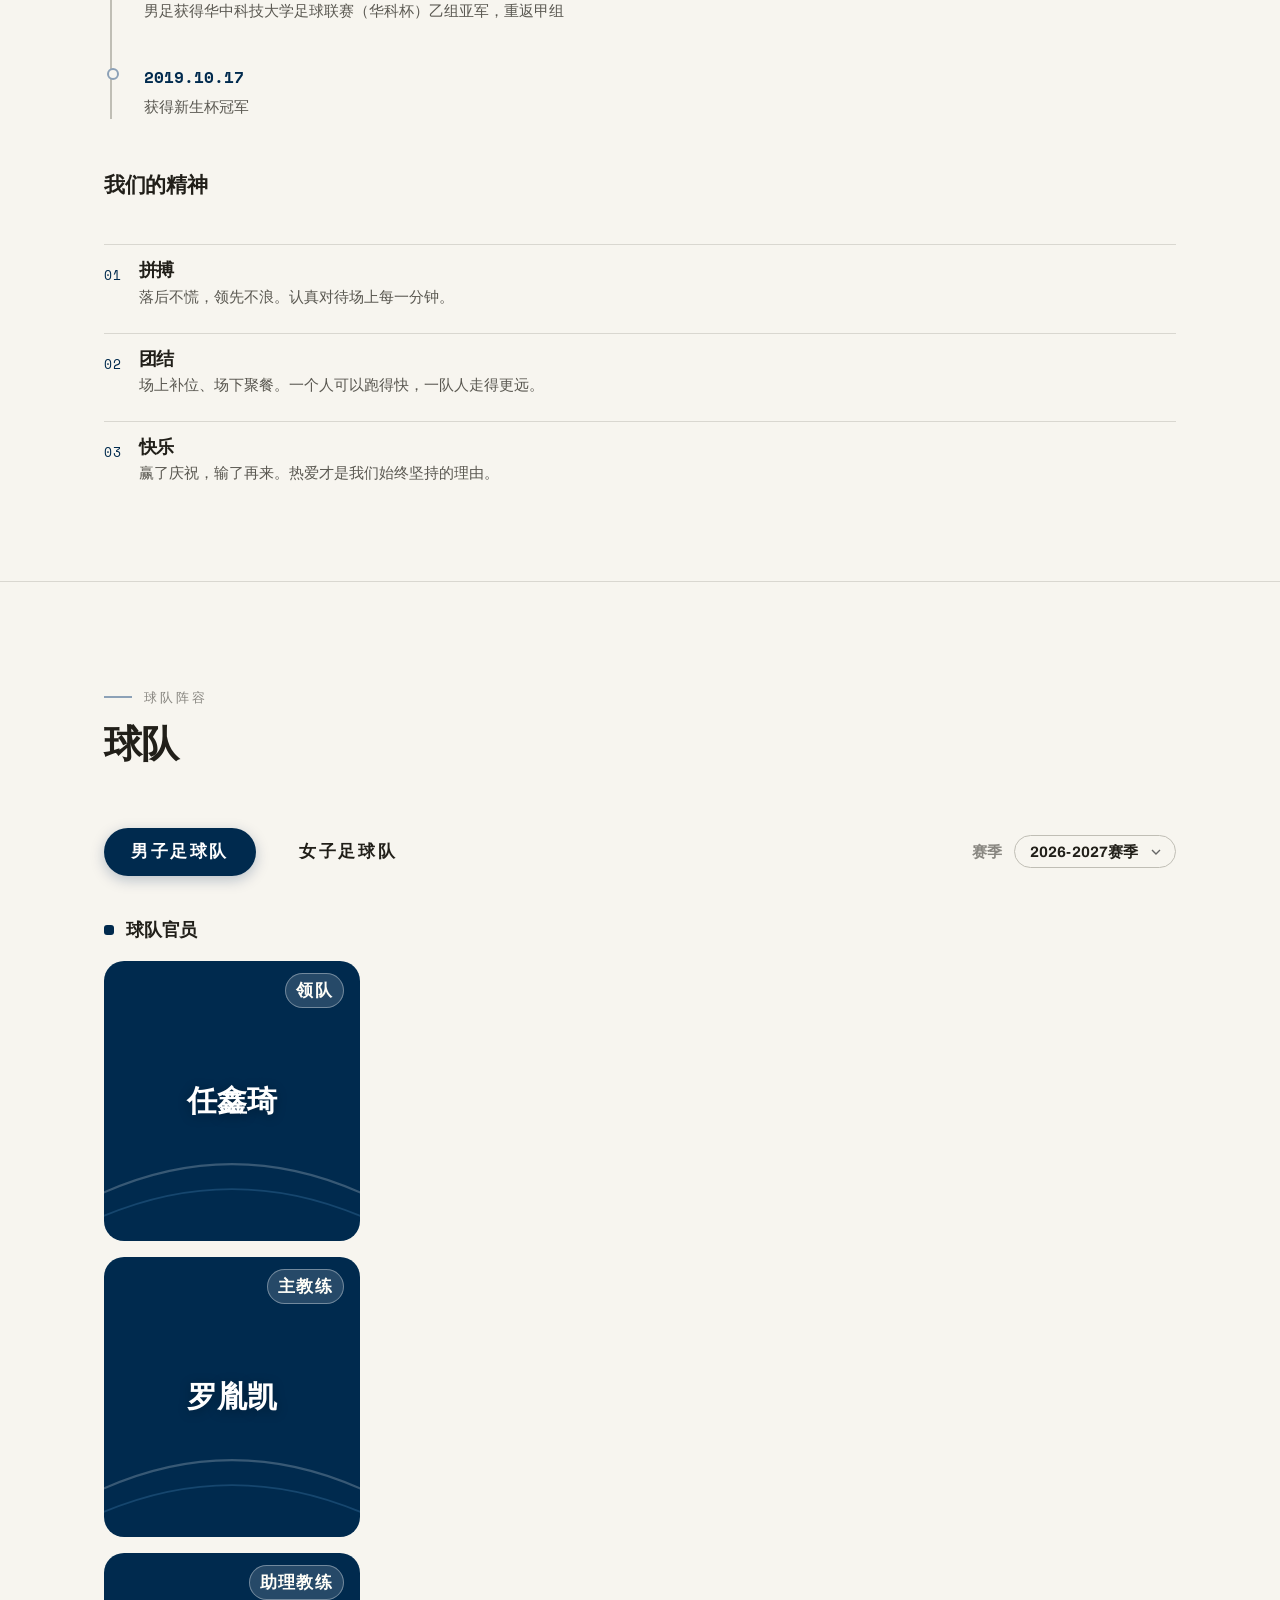
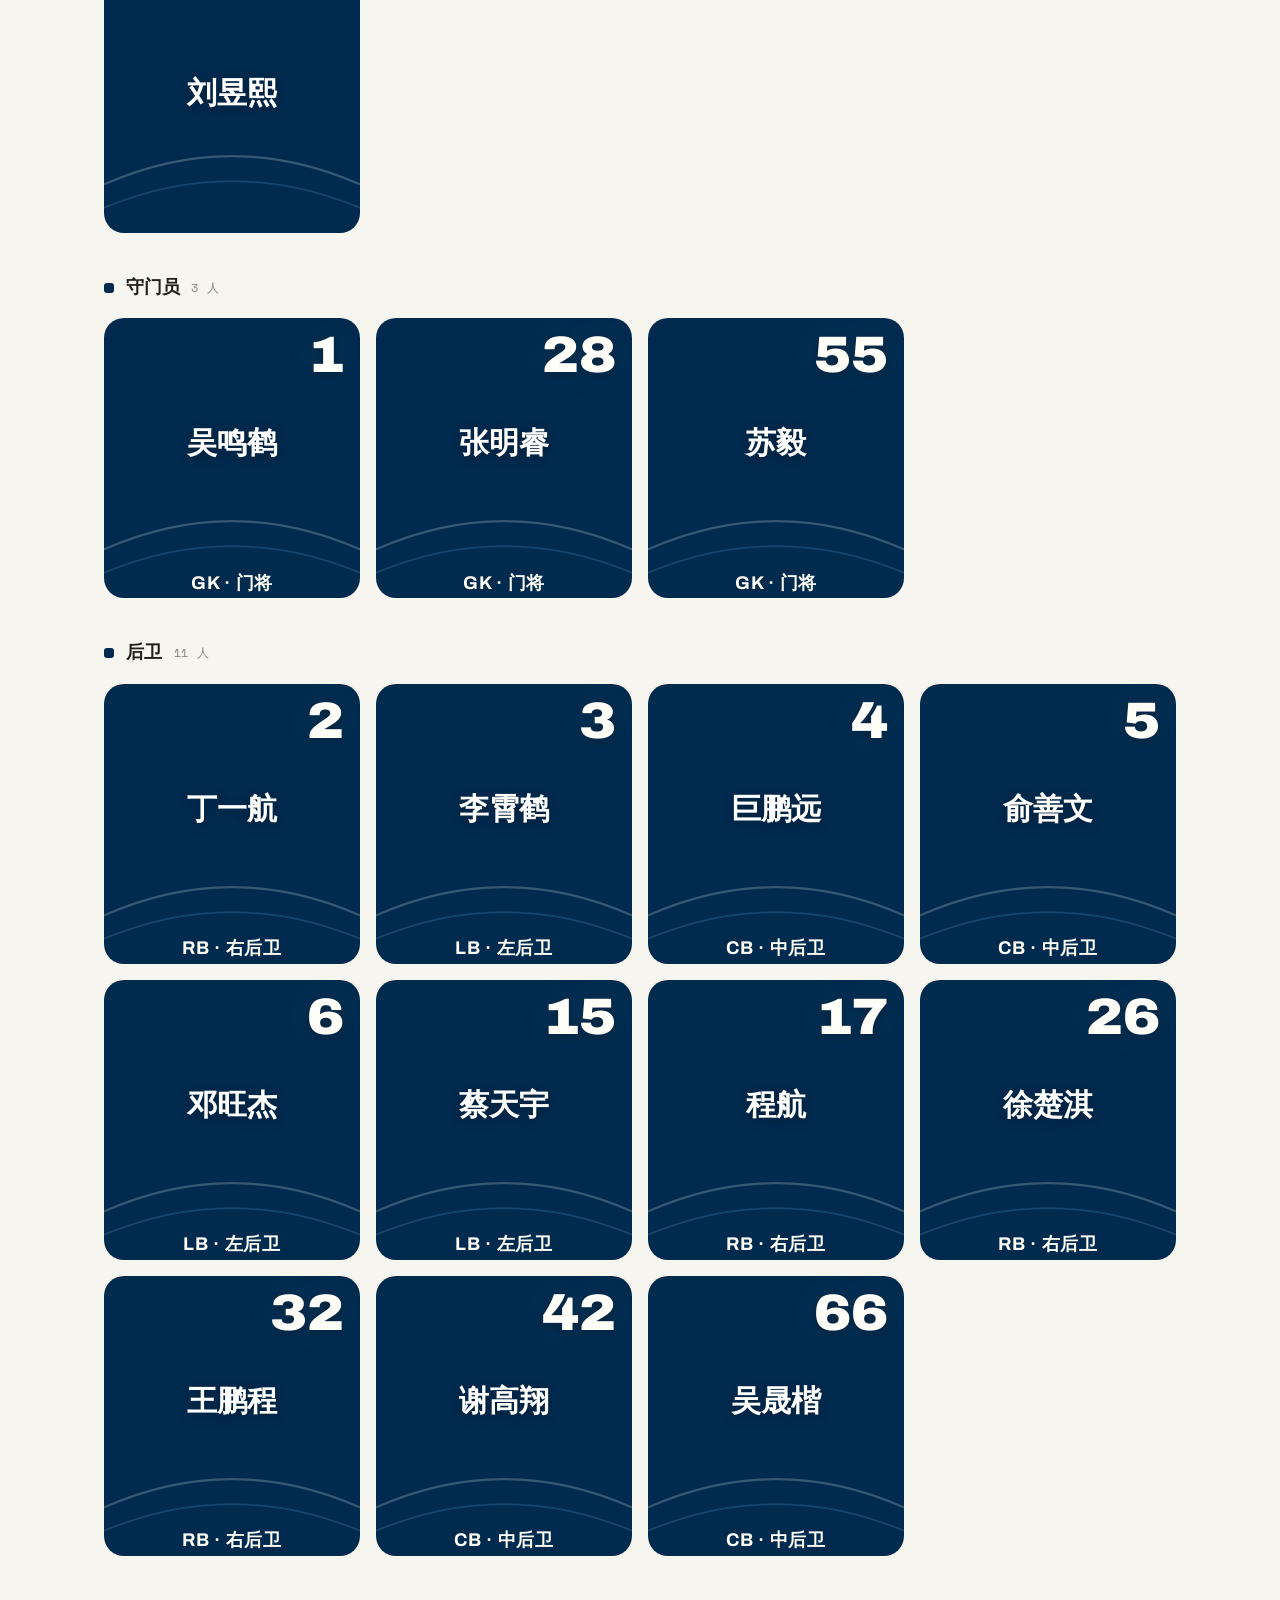
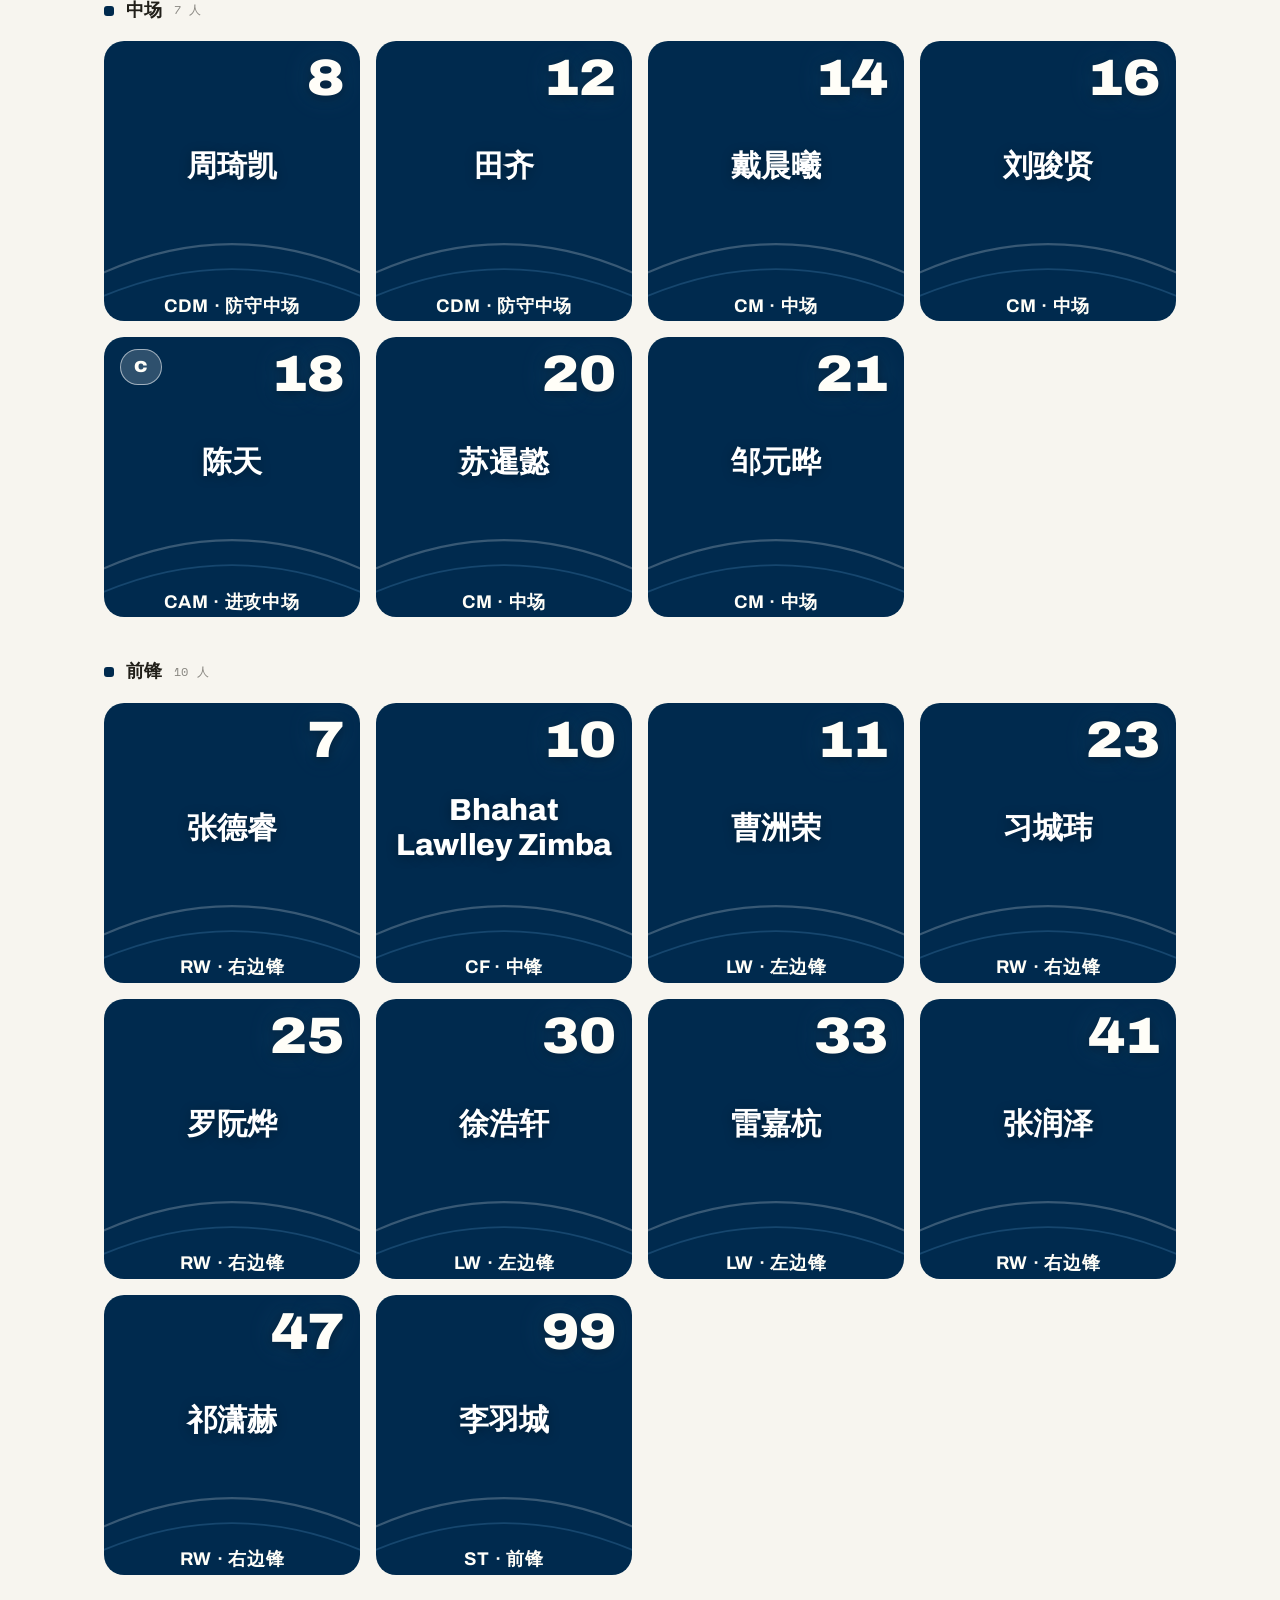
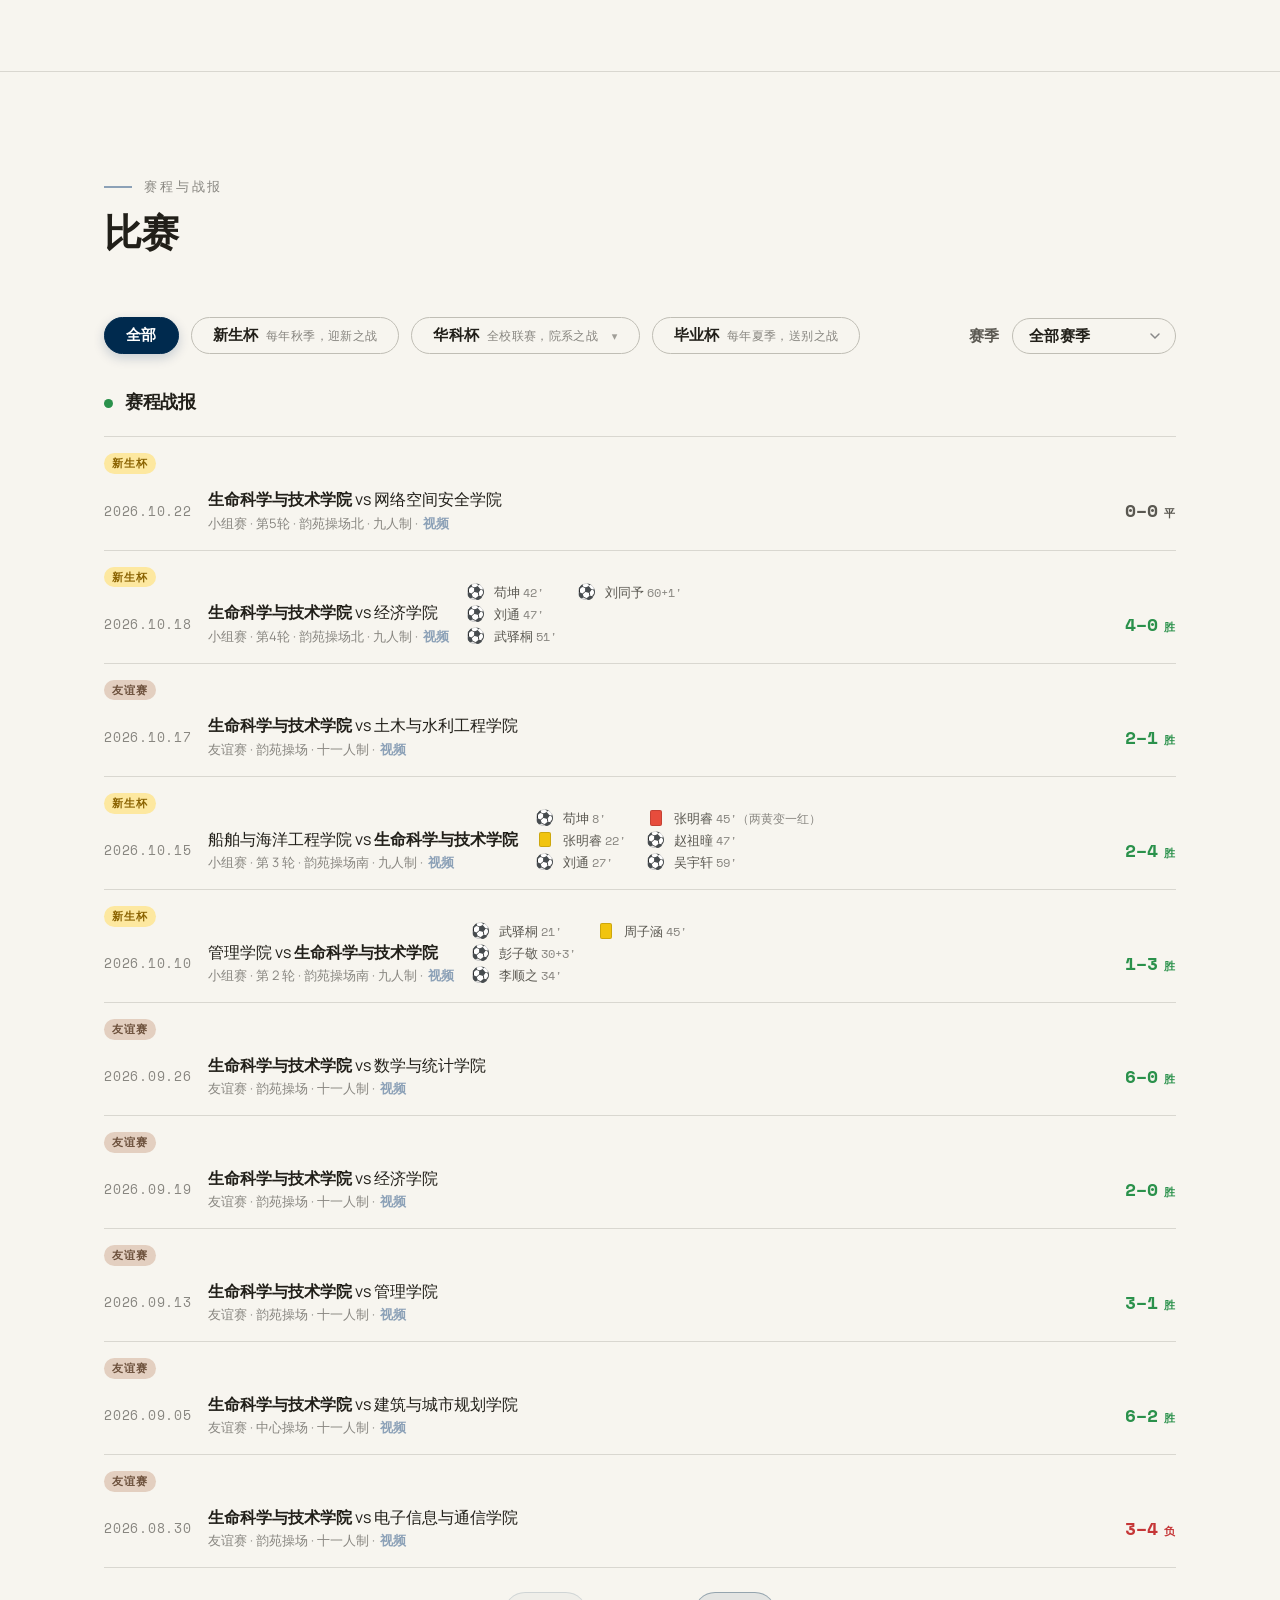
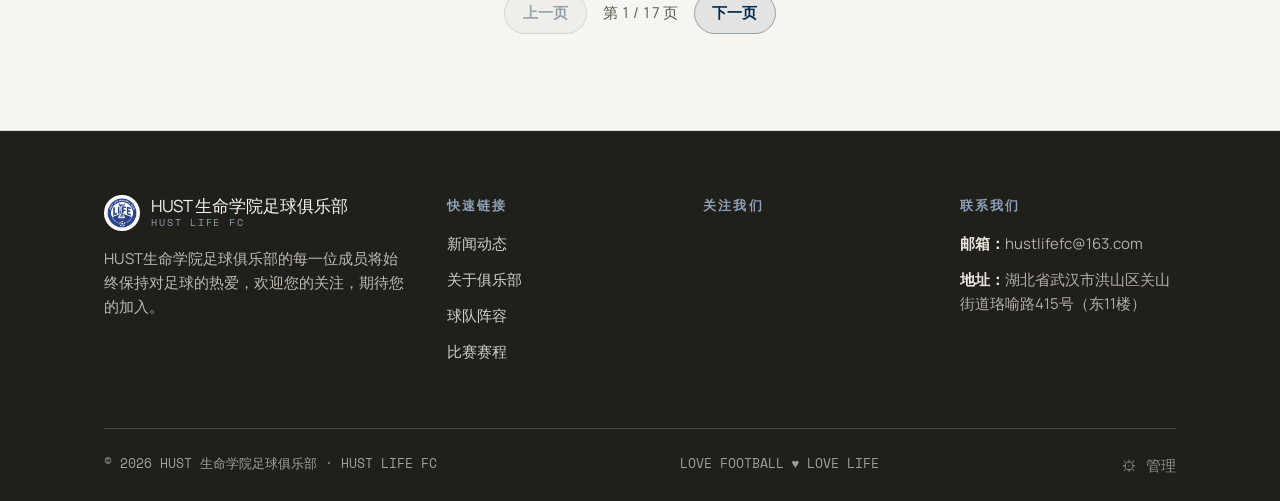
==== commit 9e787ff6: "Add files via upload" ====
--- a/index.html
+++ b/index.html
@@ -28,7 +28,7 @@
     <link rel="stylesheet" href="https://fonts.googleapis.com/css2?family=Archivo:wdth,wght@62.5..125,400..900&family=Manrope:wght@300..800&family=Poppins:wght@800&family=Space+Mono:wght@400;700&display=swap" />
   </noscript>
 
-  <link rel="stylesheet" href="assets/css/styles.css?v=20260830d" />
+  <link rel="stylesheet" href="assets/css/styles.css?v=20261023g" />
 </head>
 <body>
 
--- a/assets/css/styles.css
+++ b/assets/css/styles.css
@@ -1027,6 +1027,30 @@
 .a-note { font-size: var(--fs-xs); color: var(--ink-faint); line-height: 1.5; }
 .a-note code { font-family: var(--font-mono); background: var(--paper-2); padding: 1px 5px; border-radius: 4px; }
 
+/* 连接页「多人协作」折叠说明 */
+.a-collab {
+  padding: 0.65rem 0.9rem;
+  background: var(--paper-2); border: 1px solid var(--line); border-radius: var(--r-sm);
+  font-size: var(--fs-sm); line-height: 1.65; color: var(--ink-soft);
+}
+.a-collab > summary {
+  cursor: pointer; list-style: none;
+  display: flex; align-items: baseline; gap: 0.45rem;
+  font-weight: 700; color: var(--ink);
+}
+.a-collab > summary::-webkit-details-marker { display: none; }
+.a-collab > summary::before { content: "＋"; font-family: var(--font-mono); font-weight: 400; color: var(--ink-faint); }
+.a-collab[open] > summary::before { content: "－"; }
+.a-collab__body { margin-top: 0.55rem; display: grid; gap: 0.55rem; }
+.a-collab__body p { margin: 0; }
+.a-collab__body a { color: var(--pitch); text-decoration: underline; text-underline-offset: 2px; }
+.a-collab__body code {
+  font-family: var(--font-mono); font-size: 0.92em;
+  background: var(--paper); border: 1px solid var(--line);
+  padding: 0.05em 0.35em; border-radius: 4px; white-space: nowrap;
+}
+.a-collab__warn { color: var(--ink); }
+
 /* editor */
 .admin__bar {
   position: sticky; top: 68px; z-index: 40;
@@ -1138,6 +1162,104 @@
 .a-nest-title::before { content: ""; display: inline-block; width: 16px; height: 3px; background: var(--signal); margin-right: 8px; vertical-align: middle; }
 /* 嵌套内的 repeatable 区块去掉外层描边，避免三重边框 */
 .a-nest-comp > .a-section { border: none; background: transparent; padding: var(--space-sm) 0 0; box-shadow: none; }
+
+/* ---------- 列表化：分条表格 + 每行 查看/修改/删除 ---------- */
+.a-section__titlewrap { display: flex; align-items: center; gap: 0.6rem; min-width: 0; flex-wrap: wrap; }
+.a-count {
+  font-family: var(--font-mono); font-size: 0.66rem; font-weight: 400; letter-spacing: 0.04em;
+  color: var(--ink-faint); padding: 0.08rem 0.42rem;
+  border: 1px solid var(--line); border-radius: var(--r-pill); white-space: nowrap;
+}
+.a-section__tools { display: flex; align-items: center; gap: 0.45rem; flex-wrap: wrap; }
+.a-search { width: 180px; height: auto; min-height: 34px; padding: 0.35em 0.6em; font-size: 0.8rem; line-height: 1.4; }
+
+.a-table-wrap {
+  margin-top: 0.9rem;
+  border: 1px solid var(--line); border-radius: var(--r-md);
+  overflow: auto; background: var(--paper);
+}
+.a-table { width: 100%; border-collapse: collapse; font-size: 0.82rem; }
+.a-table th {
+  padding: 0.5rem 0.7rem; text-align: left; white-space: nowrap;
+  font-family: var(--font-mono); font-weight: 400; font-size: 0.62rem;
+  letter-spacing: 0.1em; text-transform: uppercase; color: var(--ink-faint);
+  background: var(--paper-2); border-bottom: 1px solid var(--line);
+}
+.a-table td {
+  padding: 0.52rem 0.7rem; vertical-align: middle;
+  border-bottom: 1px solid color-mix(in oklch, var(--line) 55%, transparent);
+  max-width: 26ch; overflow: hidden; text-overflow: ellipsis; white-space: nowrap;
+}
+.a-table tbody tr.a-tr { cursor: pointer; }
+.a-table tbody tr.a-tr:hover { background: color-mix(in oklch, var(--club) 4%, var(--paper)); }
+.a-table tbody tr.is-open { background: color-mix(in oklch, var(--club) 7%, var(--paper)); }
+.a-table tr:last-child td { border-bottom: none; }
+.a-table__wide { min-width: 16ch; }
+.a-table td.a-table__wide { max-width: 42ch; }
+.a-table__op { width: 1%; white-space: nowrap; text-align: right; }
+.a-table th.a-table__op { text-align: right; }
+.a-table td.a-table__op { max-width: none; overflow: visible; }
+.a-act {
+  font-size: 0.76rem; font-weight: 700; color: var(--club);
+  padding: 0.05rem 0.1rem; white-space: nowrap;
+}
+.a-act:hover { text-decoration: underline; }
+.a-act + .a-act { margin-left: 0.55rem; }
+.a-act--del { color: var(--loss); }
+.a-tr-exp__cell { padding: 0 !important; background: var(--paper-2); white-space: normal; max-width: none !important; }
+.a-expand { padding: 0.85rem 0.9rem; }
+.a-expand .a-row-card { margin: 0; background: var(--paper); }
+.a-more { margin-top: 0.65rem; text-align: center; }
+.a-empty { padding: 1rem 0.7rem !important; color: var(--ink-faint); font-size: 0.8rem; }
+
+/* 只读详情（查看） */
+.a-detail { display: grid; gap: 0.1rem; }
+.a-detail__row {
+  display: grid; grid-template-columns: 132px minmax(0, 1fr); gap: 0.7rem;
+  padding: 0.34rem 0; border-bottom: 1px dashed color-mix(in oklch, var(--line) 50%, transparent);
+}
+.a-detail__row:last-child { border-bottom: none; }
+.a-detail__k { font-size: 0.72rem; color: var(--ink-faint); line-height: 1.6; }
+.a-detail__v { font-size: 0.83rem; color: var(--ink); min-width: 0; word-break: break-word; }
+.a-detail__v--pre { white-space: pre-wrap; line-height: 1.65; }
+.a-detail__thumb { max-width: 120px; max-height: 90px; border-radius: 6px; margin: 0 0.4rem 0.3rem 0; display: inline-block; }
+@media (max-width: 620px) {
+  .a-detail__row { grid-template-columns: 88px minmax(0, 1fr); }
+  .a-search { width: 100%; }
+  .a-section__tools { width: 100%; }
+}
+
+/* ---------- 赛季 / 赛事 筛选条 ---------- */
+.a-filter {
+  display: flex; align-items: flex-end; gap: 0.7rem; flex-wrap: wrap;
+  padding: 0.8rem 0.95rem; margin-bottom: var(--space-md);
+  background: var(--paper); border: 1px solid var(--line); border-radius: var(--r-md);
+}
+.a-filter .a-field { min-width: 0; flex: 0 0 auto; }
+/* 下拉框：宽度随选项内容自适应、高度由行高撑开，避免文字被裁切（勿写死 height） */
+.a-filter select.a-input {
+  appearance: none; -webkit-appearance: none;
+  width: auto; min-width: 12em; max-width: 100%;
+  height: auto; min-height: 42px;
+  padding: 0.6em 2.3em 0.6em 0.95em;
+  font-size: 0.92rem; line-height: 1.5;
+  text-overflow: ellipsis;
+  background-image: url("data:image/svg+xml,%3Csvg xmlns='http://www.w3.org/2000/svg' viewBox='0 0 24 24' fill='none' stroke='%238A8780' stroke-width='3' stroke-linecap='round' stroke-linejoin='round'%3E%3Cpolyline points='6 9 12 15 18 9'/%3E%3C/svg%3E");
+  background-repeat: no-repeat;
+  background-position: right 0.85em center;
+  background-size: 0.7em;
+  cursor: pointer;
+}
+.a-filter select.a-input:disabled { opacity: 0.55; cursor: not-allowed; }
+.a-filter__tools { display: flex; gap: 0.45rem; margin-left: auto; }
+.a-team-blocks { display: grid; gap: var(--space-lg); margin-top: var(--space-sm); }
+.a-team-block { display: grid; gap: 0.4rem; }
+@media (max-width: 620px) {
+  .a-filter .a-field { min-width: 0; flex: 1 1 45%; }
+  .a-filter select.a-input { width: 100%; min-width: 0; }
+  .a-filter__tools { margin-left: 0; width: 100%; }
+  .a-filter__tools .btn { flex: 1 1 auto; }
+}
 
 /* toast */
 .toast {
@@ -1929,3 +2051,217 @@
   .nm__row { gap: 1rem; }
   .nm-meta { gap: 1rem; flex-wrap: wrap; }
 }
+
+/* =============================================================
+   ADMIN WORKBENCH · 工作台布局（左侧导航 + 顶栏 + 卡片工作区）
+   ============================================================= */
+body.admin { background: var(--paper-2); }
+
+/* ---------- 登录 / 口令 ---------- */
+.wb-login { min-height: 100vh; display: grid; place-items: center; padding: clamp(1.5rem, 5vw, 4rem) 1.25rem; }
+/* 关键：类上的 display 会盖掉 [hidden] 的 UA 样式，这里显式压回 */
+.wb-login[hidden], .wb[hidden], .wb-page[hidden], .wb-panel[hidden] { display: none !important; }
+.wb-login__inner { width: min(780px, 100%); display: grid; gap: var(--space-lg); }
+.wb-login__brand { display: flex; align-items: center; gap: 0.85rem; }
+.wb-login__brand img { width: 44px; height: 44px; }
+.wb-login__brand b { display: block; font-family: var(--font-display); font-weight: 800; font-size: 1.15rem; letter-spacing: 0.02em; }
+.wb-login__brand small { display: block; font-family: var(--font-mono); font-size: 0.66rem; letter-spacing: 0.18em; color: var(--ink-faint); }
+
+/* ---------- 外壳：左侧固定分组导航 + 右侧内容 ---------- */
+.wb {
+  display: grid;
+  grid-template-columns: var(--wb-side-w, 236px) minmax(0, 1fr);
+  min-height: 100vh;
+  align-items: start;
+}
+.wb__side {
+  grid-column: 1 / 2; grid-row: 1;
+  position: sticky; top: 0; left: 0;
+  height: 100vh; z-index: 40;
+  display: flex; flex-direction: column;
+  background: var(--paper); border-right: 1px solid var(--line);
+}
+.wb__brand { display: flex; align-items: center; gap: 0.65rem; padding: 1rem 1.05rem; border-bottom: 1px solid var(--line); }
+.wb__brand img { width: 34px; height: 34px; }
+.wb__brand-txt b { display: block; font-family: var(--font-display); font-weight: 800; font-size: 0.96rem; }
+.wb__brand-txt small { display: block; font-family: var(--font-mono); font-size: 0.58rem; letter-spacing: 0.16em; color: var(--ink-faint); }
+
+.wb__nav { flex: 1 1 auto; min-height: 0; overflow-y: auto; overflow-x: hidden; padding: 0.4rem 0.6rem 1rem; }
+.wb__group { margin-top: 0.7rem; }
+.wb__group:first-child { margin-top: 0.2rem; }
+.wb__group-title {
+  font-family: var(--font-mono); font-size: 0.62rem; letter-spacing: 0.16em;
+  text-transform: uppercase; color: var(--ink-faint); padding: 0.45rem 0.55rem 0.25rem;
+  white-space: nowrap; overflow: hidden; text-overflow: ellipsis;
+}
+.wb__item {
+  position: relative; display: flex; align-items: center; gap: 0.5rem; width: 100%;
+  padding: 0.5rem 0.6rem; border-radius: var(--r-sm); text-align: left;
+  font-size: 0.9rem; font-weight: 600; line-height: 1.3; color: var(--ink-soft);
+  transition: background var(--dur) var(--ease), color var(--dur) var(--ease);
+}
+.wb__item::before {
+  content: ""; flex: none; width: 3px; height: 14px; border-radius: 2px;
+  background: transparent; transition: background var(--dur) var(--ease);
+}
+.wb__item:hover { background: var(--paper-2); color: var(--ink); }
+.wb__item.is-active { color: var(--club); font-weight: 700; background: color-mix(in oklch, var(--club) 9%, var(--paper)); }
+.wb__item.is-active::before { background: var(--club); }
+
+.wb__foot { border-top: 1px solid var(--line); padding: 0.7rem; display: grid; gap: 0.5rem; }
+.wb__user { display: flex; align-items: center; gap: 0.6rem; min-width: 0; }
+.wb__avatar {
+  flex: none; width: 30px; height: 30px; border-radius: 50%;
+  display: grid; place-items: center; font-size: 0.78rem; font-weight: 800;
+  background: color-mix(in oklch, var(--club) 12%, var(--paper)); color: var(--club);
+}
+.wb__user-txt { min-width: 0; }
+.wb__user-txt b { display: block; font-size: 0.78rem; white-space: nowrap; overflow: hidden; text-overflow: ellipsis; }
+.wb__user-txt small { display: block; font-family: var(--font-mono); font-size: 0.6rem; color: var(--ink-faint); }
+.wb__exit {
+  width: 100%; padding: 0.42rem; border: 1px solid var(--line-strong);
+  border-radius: var(--r-sm); font-size: 0.76rem; color: var(--ink-soft);
+  transition: color var(--dur) var(--ease), border-color var(--dur) var(--ease);
+}
+.wb__exit:hover { color: var(--loss); border-color: var(--loss); }
+
+.wb__body { grid-column: 2 / 3; grid-row: 1; min-width: 0; display: flex; flex-direction: column; }
+.wb__top {
+  position: sticky; top: 0; z-index: 30;
+  display: flex; align-items: center; justify-content: space-between;
+  gap: var(--space-md); flex-wrap: wrap;
+  padding: 0.62rem clamp(1rem, 2.4vw, 1.9rem);
+  background: color-mix(in oklch, var(--paper) 90%, transparent);
+  backdrop-filter: blur(12px); border-bottom: 1px solid var(--line);
+}
+.wb__crumbs { display: flex; align-items: center; gap: 0.45rem; font-size: 0.8rem; color: var(--ink-faint); }
+.wb__crumbs strong { font-family: var(--font-display); font-weight: 800; font-size: 0.95rem; color: var(--ink); }
+.wb__repo {
+  margin-left: 0.55rem; padding: 0.18rem 0.5rem; border: 1px solid var(--line);
+  border-radius: var(--r-pill); font-family: var(--font-mono);
+  font-size: 0.64rem; letter-spacing: 0.04em; color: var(--ink-faint);
+  max-width: 34ch; overflow: hidden; text-overflow: ellipsis; white-space: nowrap;
+}
+.wb__actions { display: flex; align-items: center; gap: 0.45rem; flex-wrap: wrap; }
+.wb__actions .theme-toggle { width: 36px; height: 36px; }
+.wb__actions .theme-toggle svg { width: 17px; height: 17px; }
+.wb__main { padding: clamp(1rem, 2.2vw, 1.7rem) clamp(1rem, 2.4vw, 1.9rem) 3rem; }
+
+.wb-pages { display: grid; }
+.wb-page { display: grid; gap: var(--space-lg); }
+.wb-page[hidden] { display: none; }
+
+/* ---------- 工作台：欢迎条 + KPI ---------- */
+.wb-hero {
+  display: grid; grid-template-columns: minmax(200px, 0.85fr) minmax(0, 2.6fr);
+  gap: clamp(1rem, 2vw, 1.6rem); align-items: center;
+  padding: clamp(1rem, 2.2vw, 1.5rem);
+  border: 1px solid var(--line); border-radius: var(--r-lg);
+  background: linear-gradient(135deg, color-mix(in oklch, var(--club) 9%, var(--paper)), var(--paper) 60%);
+  box-shadow: var(--shadow-sm);
+}
+.wb-hero__title { font-family: var(--font-display); font-weight: 800; font-size: clamp(1.2rem, 2.1vw, 1.5rem); line-height: 1.25; }
+.wb-hero__sub { margin-top: 0.4rem; font-size: 0.8rem; color: var(--ink-soft); }
+
+.wb-kpis { display: grid; grid-template-columns: repeat(4, minmax(0, 1fr)); gap: 0.7rem; }
+.wb-kpi {
+  display: flex; align-items: center; justify-content: space-between; gap: 0.5rem;
+  padding: 0.78rem 0.85rem; background: var(--paper);
+  border: 1px solid var(--line); border-radius: var(--r-md);
+}
+.wb-kpi__label { font-size: 0.7rem; color: var(--ink-faint); }
+.wb-kpi__num { margin-top: 0.1rem; font-family: var(--font-display); font-weight: 800; font-size: 1.42rem; line-height: 1.15; }
+.wb-kpi__icon {
+  flex: none; width: 34px; height: 34px; border-radius: 9px;
+  display: grid; place-items: center; color: var(--club);
+  background: color-mix(in oklch, var(--club) 10%, var(--paper));
+}
+.wb-kpi__icon svg { width: 17px; height: 17px; }
+
+/* ---------- 工作台：两列区块 ---------- */
+.wb-grid { display: grid; gap: var(--space-lg); grid-template-columns: minmax(0, 1.85fr) minmax(0, 1fr); align-items: start; }
+.wb-panel {
+  background: var(--paper); border: 1px solid var(--line);
+  border-radius: var(--r-md); padding: 1rem 1.15rem;
+}
+.wb-panel__head { display: flex; align-items: center; justify-content: space-between; gap: 0.75rem; margin-bottom: 0.85rem; }
+.wb-panel__title { display: flex; align-items: center; gap: 0.5rem; font-family: var(--font-display); font-weight: 800; font-size: 1rem; }
+.wb-panel__title::before { content: ""; width: 3px; height: 14px; border-radius: 2px; background: var(--club); }
+.wb-panel__more { font-size: 0.75rem; font-weight: 700; color: var(--club); }
+.wb-panel__more:hover { text-decoration: underline; }
+
+.wb-list { display: grid; gap: 0.15rem; }
+.wb-item {
+  display: grid; grid-template-columns: 72px minmax(0, 1fr) auto auto;
+  align-items: center; gap: 0.7rem; padding: 0.5rem 0.55rem; border-radius: var(--r-sm);
+}
+.wb-item:hover { background: var(--paper-2); }
+.wb-item--news { grid-template-columns: 72px minmax(0, 1fr) auto; }
+.wb-item__date { font-family: var(--font-mono); font-size: 0.7rem; color: var(--ink-faint); }
+.wb-item__main { min-width: 0; font-size: 0.86rem; font-weight: 600; overflow: hidden; text-overflow: ellipsis; white-space: nowrap; }
+.wb-item__meta { font-size: 0.74rem; color: var(--ink-faint); white-space: nowrap; }
+.wb-pill {
+  font-family: var(--font-mono); font-size: 0.66rem; font-weight: 700;
+  padding: 0.15rem 0.45rem; border-radius: var(--r-pill); white-space: nowrap;
+}
+.wb-pill--w { color: var(--win); background: color-mix(in oklch, var(--win) 15%, transparent); }
+.wb-pill--d { color: var(--ink-soft); background: var(--paper-2); }
+.wb-pill--l { color: var(--loss); background: color-mix(in oklch, var(--loss) 14%, transparent); }
+.wb-tag {
+  font-size: 0.68rem; font-weight: 700; padding: 0.14rem 0.42rem;
+  border-radius: var(--r-sm); color: var(--club);
+  background: color-mix(in oklch, var(--club) 10%, var(--paper));
+}
+
+.wb-quick { display: grid; gap: 0.45rem; }
+.wb-quick__btn {
+  display: flex; align-items: center; justify-content: space-between; gap: 0.6rem;
+  width: 100%; padding: 0.68rem 0.85rem; text-align: left;
+  border: 1px solid var(--line); border-radius: var(--r-sm);
+  font-size: 0.85rem; font-weight: 600; color: var(--ink); background: var(--paper);
+  transition: border-color var(--dur) var(--ease), color var(--dur) var(--ease), background var(--dur) var(--ease);
+}
+.wb-quick__btn:hover { border-color: var(--club); color: var(--club); background: color-mix(in oklch, var(--club) 6%, var(--paper)); }
+.wb-quick__btn span:last-child { font-size: 0.78rem; color: var(--ink-faint); }
+
+.wb-table { width: 100%; border-collapse: collapse; font-size: 0.83rem; }
+.wb-table th {
+  padding: 0.42rem 0.5rem; text-align: left; font-weight: 400;
+  font-family: var(--font-mono); font-size: 0.63rem;
+  letter-spacing: 0.1em; text-transform: uppercase; color: var(--ink-faint);
+  border-bottom: 1px solid var(--line);
+}
+.wb-table td { padding: 0.52rem 0.5rem; border-bottom: 1px solid color-mix(in oklch, var(--line) 55%, transparent); }
+.wb-table tr:last-child td { border-bottom: none; }
+.wb-table .num { font-family: var(--font-mono); }
+.wb-table .right { text-align: right; }
+.wb-empty { padding: 1.2rem 0.2rem; font-size: 0.82rem; color: var(--ink-faint); text-align: center; }
+
+@media (max-width: 1080px) {
+  .wb-hero { grid-template-columns: 1fr; }
+  .wb-grid { grid-template-columns: 1fr; }
+  .wb { --wb-side-w: 208px; }
+}
+/* 窄屏也保持「导航在左」：只压缩侧栏宽度，绝不顶到上方 */
+@media (max-width: 820px) {
+  .wb { --wb-side-w: 176px; }
+  .wb__brand { padding: 0.85rem 0.75rem; gap: 0.5rem; }
+  .wb__brand img { width: 28px; height: 28px; }
+  .wb__brand-txt b { font-size: 0.85rem; }
+  .wb__brand-txt small { display: none; }
+  .wb__nav { padding: 0.35rem 0.4rem 0.8rem; }
+  .wb__item { font-size: 0.82rem; padding: 0.45rem 0.5rem; gap: 0.4rem; }
+  .wb__group-title { font-size: 0.58rem; padding: 0.4rem 0.45rem 0.2rem; }
+  .wb-kpis { grid-template-columns: repeat(2, minmax(0, 1fr)); }
+  .wb-hero__title { font-size: 1.15rem; }
+}
+@media (max-width: 620px) {
+  .wb { --wb-side-w: 132px; }
+  .wb__brand-txt { display: none; }
+  .wb__item { font-size: 0.76rem; }
+  .wb__user-txt { display: none; }
+  .wb__foot { padding: 0.5rem; }
+  .wb__exit { font-size: 0.7rem; padding: 0.35rem; }
+  .wb__top { padding: 0.5rem 0.8rem; }
+  .wb__main { padding: 0.9rem 0.8rem 2.2rem; }
+}
